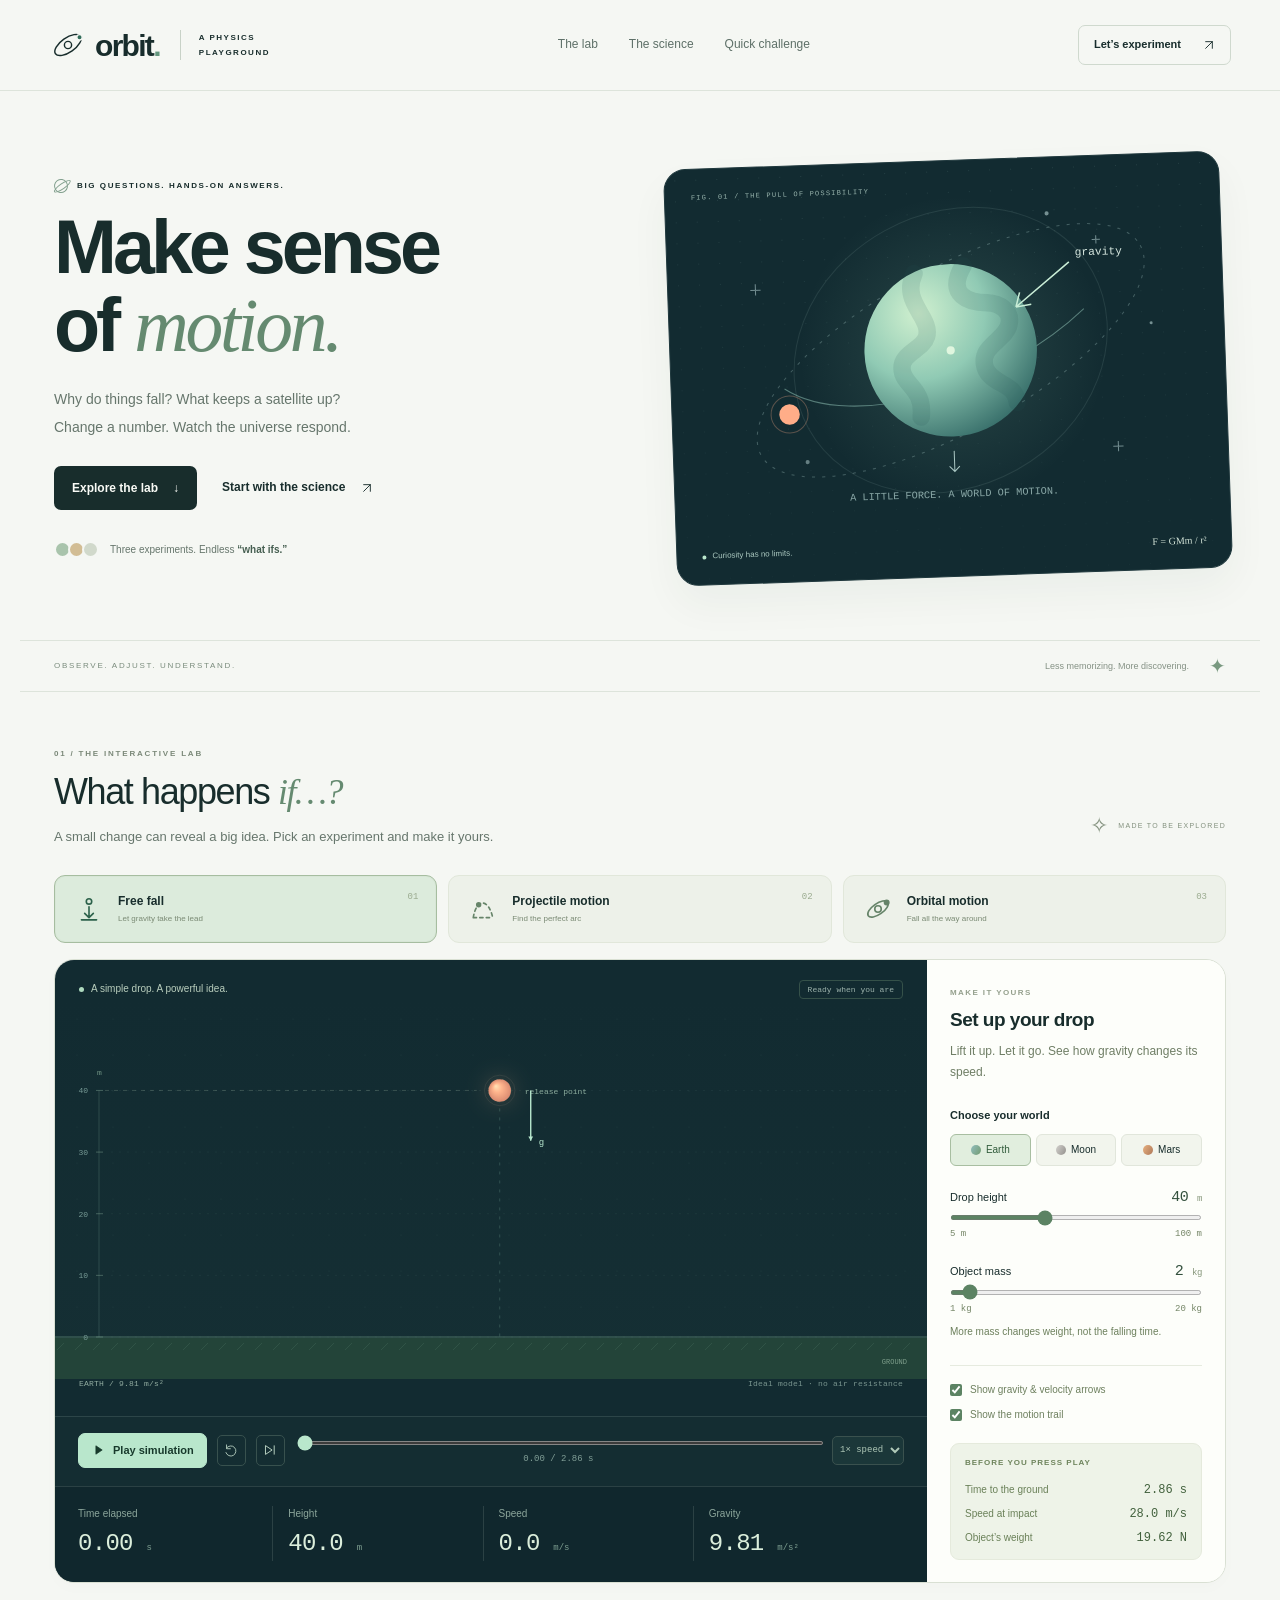
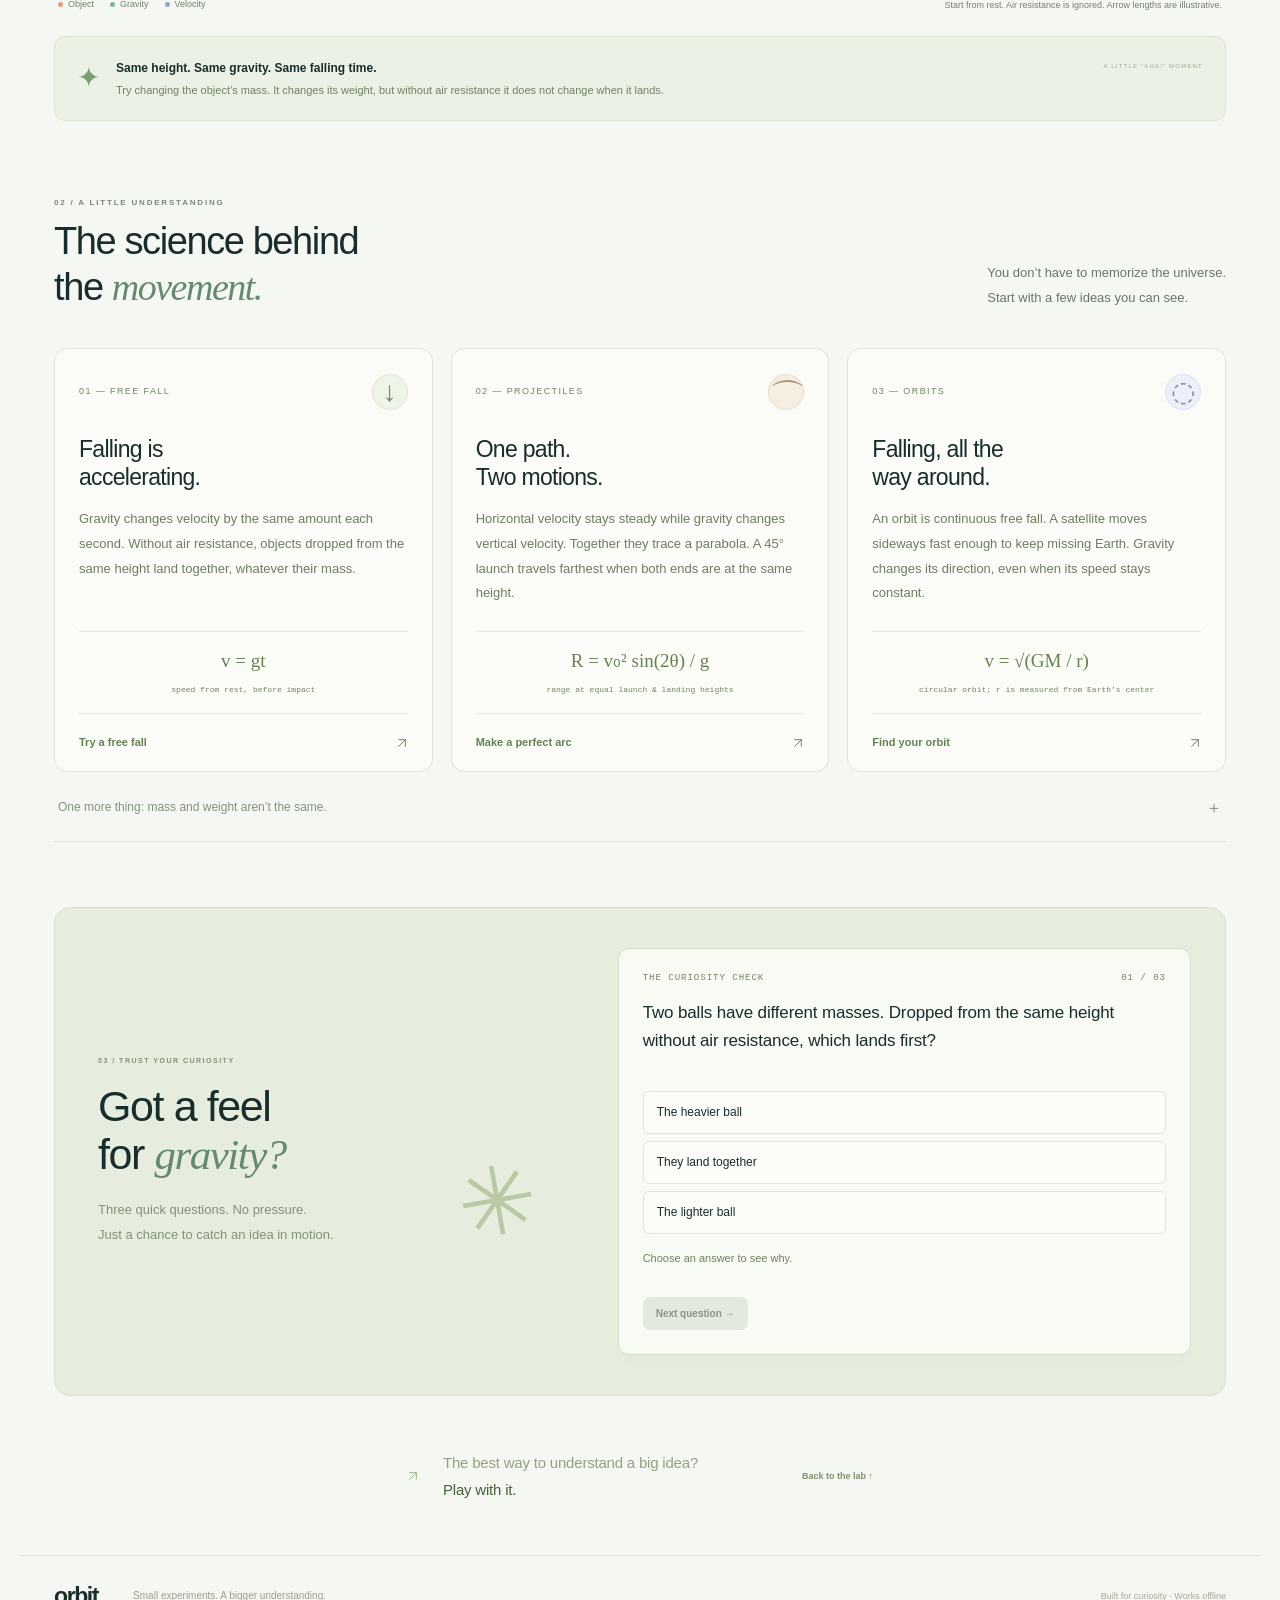
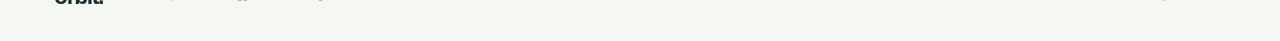
==== index.html @ eac716cf "Publish Orbit motion and gravity website" ====
<!doctype html>
<html lang="en">
<head>
<meta charset="utf-8">
<meta name="viewport" content="width=device-width,initial-scale=1">
<meta name="theme-color" content="#f5f7f3">
<meta name="description" content="A hands-on physics playground. Explore free fall, projectile motion, and gravity with interactive experiments.">
<title>Orbit — Motion & Gravity Lab</title>
<style>
:root{--paper:#f5f7f3;--card:#fff;--ink:#182d2c;--muted:#6e7e77;--line:#dde4db;--mint:#b9e7cc;--mint-dark:#316c59;--coral:#ffa388;--space:#122b31;--space-line:#29434a;--radius:20px;color-scheme:light;font-family:Inter,-apple-system,BlinkMacSystemFont,"Segoe UI",sans-serif;font-synthesis:none}*{box-sizing:border-box}html{scroll-behavior:smooth;scroll-padding-top:100px}body{margin:0;background:var(--paper);color:var(--ink);font-size:14px;line-height:1.6}h1,h2,h3,p{margin-top:0}button,input,select{font:inherit}button,a,input,select{touch-action:manipulation;-webkit-tap-highlight-color:transparent}a{color:inherit;text-decoration:none}button{cursor:pointer;color:inherit}button:disabled{cursor:default}button{transition:background .18s,color .18s,border-color .18s,transform .18s}:focus-visible{outline:3px solid #499b7c;outline-offset:4px}[hidden]{display:none!important}.page-width{max-width:1240px;margin-left:auto;margin-right:auto;padding-left:34px;padding-right:34px}.site-header{height:91px;max-width:1320px;padding:0 49px;display:flex;align-items:center;justify-content:space-between;gap:30px;margin:auto;border-bottom:1px solid var(--line)}.brand{display:flex;gap:8px;align-items:center;font-size:30px;font-weight:750;letter-spacing:-1.7px}.brand>span:last-of-type{line-height:1.3}.brand-period{color:#62967d}.brand-symbol{width:38px;height:38px;display:grid;place-items:center;color:var(--ink)}.brand-symbol svg{width:36px;height:36px;stroke:currentColor;stroke-width:1.6}.brand-moon{fill:var(--mint-dark);stroke:var(--paper)}.brand small{font-size:8px;letter-spacing:1.5px;font-weight:550;border-left:1px solid #c8d2c7;margin-left:12px;padding-left:18px;line-height:1.9;max-width:110px}#nav{display:flex;gap:31px;align-items:center;font-size:11px;font-weight:500;color:#5e7068}#nav a:hover{color:var(--ink)}.header-cta{display:flex;gap:22px;align-items:center;border:1px solid #cfd9ce;border-radius:7px;padding:10px 15px;font-size:10px;font-weight:600}.header-cta:hover{background:#e8eee4}.header-cta span{font-size:15px}.hero{display:grid;grid-template-columns:1fr 1.02fr;align-items:center;gap:70px;padding-top:69px;padding-bottom:63px}.eyebrow{display:flex;align-items:center;gap:9px;font-size:8px;font-weight:650;letter-spacing:1.6px;line-height:1.7;margin:0 0 16px}.tiny-orbit{display:block;width:14px;height:14px;border:1px solid #82a08e;border-radius:50%;position:relative;transform:rotate(-35deg)}.tiny-orbit:before{position:absolute;content:"";left:-3px;top:4px;width:18px;height:4px;border:1px solid #82a08e;border-radius:50%}.hero h1{font-size:clamp(46px,5.9vw,77px);font-weight:550;letter-spacing:-4px;line-height:1.03;margin:0 0 22px}.hero h1 em,h2 em{font-family:Georgia,"Times New Roman",serif;font-weight:400;color:#658a70;letter-spacing:-3.3px}.hero-copy>p{font-size:12px;color:var(--muted);line-height:1.95;margin-bottom:25px}.hero-actions{display:flex;align-items:center;gap:25px}.button{display:inline-flex;justify-content:center;align-items:center;gap:15px;border:1px solid transparent;border-radius:7px;min-height:41px;padding:10px 17px;font-size:10px;font-weight:600;line-height:1.5;white-space:nowrap}.button:hover{transform:translateY(-1px)}.button.dark{background:var(--ink);color:#f9fbf6}.button.dark:hover{background:#315047}.button.dark:disabled{background:#e3e9de;color:#899383;transform:none}.text-link{display:inline-flex;align-items:center;gap:16px;font-size:10px;font-weight:550}.text-link:hover{text-decoration:underline;text-underline-offset:4px}.hero-note{display:flex;align-items:center;gap:11px;color:var(--muted);font-size:9px;margin-top:31px}.hero-note strong{font-weight:550;color:#455e50}.overlapping-dots{display:flex;padding-left:3px}.overlapping-dots i{width:17px;height:17px;display:block;border:2px solid var(--paper);border-radius:50%;background:#a9c4ac;margin-left:-3px}.overlapping-dots i:nth-child(2){background:#d2bd94}.overlapping-dots i:nth-child(3){background:#d1d9cb}.hero-art{position:relative;min-width:0;background:var(--space);border:1px solid #1f383d;overflow:hidden;border-radius:22px;box-shadow:0 19px 40px #17372d0c;transform:rotate(-2deg)}.art-grid{position:absolute;inset:0;background-image:radial-gradient(#8cb1a62b .65px,transparent .65px);background-size:21px 21px;mask-image:linear-gradient(#000,#0005)}.art-coordinate{position:absolute;left:26px;top:24px;font:7px ui-monospace,SFMono-Regular,monospace;letter-spacing:1.2px;color:#99b5ae}.orbit-illustration{display:block;position:relative;width:100%;height:auto;margin:20px 0 0}.hero-satellite{animation:breathe 4s ease-in-out infinite;transform-origin:114px 222px}.art-bottom{display:flex;align-items:center;justify-content:space-between;padding:12px 25px 21px;color:#adcbc2;font-size:8px}.art-bottom>span:first-child{display:flex;gap:6px;align-items:center}.art-bottom i{height:4px;width:4px;display:block;background:var(--mint);border-radius:50%}.art-bottom>span:last-child{font:10px Georgia,serif;color:#d3e4d8}.intro-rule{display:flex;justify-content:space-between;align-items:center;gap:20px;border-top:1px solid var(--line);border-bottom:1px solid var(--line);padding-top:15px;padding-bottom:15px;font-size:8px;color:#7a8c7d;letter-spacing:1.7px}.intro-rule>span:last-child{letter-spacing:0;font-size:9px;color:#849184;display:flex;align-items:center;gap:20px}.intro-rule>span:last-child span{font-size:20px;color:#799980;line-height:1}.lab-section{padding-top:55px}.section-heading{display:flex;align-items:flex-end;justify-content:space-between;gap:30px;margin-bottom:25px}.section-heading .eyebrow{color:#7b8979;letter-spacing:1.8px;margin-bottom:10px}h2{font-size:36px;font-weight:500;letter-spacing:-1.4px;line-height:1.15;margin:0 0 12px}h2 em{letter-spacing:-1.5px}.section-heading p:not(.eyebrow){font-size:11px;color:var(--muted);line-height:1.9;margin-bottom:0}.section-stamp{display:flex;align-items:center;gap:9px;white-space:nowrap;font-size:7px;letter-spacing:1.3px;color:#83917e;padding-bottom:6px}.section-stamp>span{font-size:22px;font-weight:300}.experiment-tabs{display:grid;grid-template-columns:repeat(3,1fr);gap:11px;margin-bottom:16px}.experiment-tab{display:flex;align-items:center;gap:13px;min-width:0;background:#edf1e9;border:1px solid #e1e7da;border-radius:11px;padding:16px 18px;text-align:left}.experiment-tab:hover{background:#e6edde;border-color:#b8c8ae}.experiment-tab.active{background:#dcebdc;border-color:#a6bda0;box-shadow:inset 0 0 0 1px #b9ccb028}.experiment-tab strong{font-weight:600;font-size:12px;display:block}.experiment-tab small{font-size:8px;color:#7a8a74;display:block;margin-top:2px}.tab-icon{display:grid;place-items:center;flex:none;width:32px;height:32px;color:#668469}.tab-icon svg{stroke:currentColor;stroke-width:1.5;stroke-linecap:round;stroke-linejoin:round;width:26px;height:26px}.experiment-tab.active .tab-icon{color:#2d624b}.tab-number{font:9px ui-monospace,monospace;color:#9aab8f;margin-left:auto;align-self:flex-start}.experiment-card{display:grid;grid-template-columns:minmax(0,1fr) 298px;border:1px solid #d9e0d3;border-radius:var(--radius);background:#fff;overflow:hidden;box-shadow:0 5px 16px #1d472704}.experiment-main{min-width:0;background:var(--space);color:#e1ece4;display:flex;flex-direction:column}.stage-heading{display:flex;align-items:center;justify-content:space-between;gap:15px;padding:20px 24px 0;font-size:9px;color:#8eaaa8}.stage-title{display:flex;align-items:center;gap:7px;color:#b9cebd;font-size:9px}.stage-dot{display:block;height:5px;width:5px;flex:none;border-radius:50%;background:#aedabf}#simulationStatus{font:8px ui-monospace,SFMono-Regular,monospace;color:#9cb2ab;padding:4px 8px;border:1px solid #355149;border-radius:4px;white-space:nowrap}.simulation-stage{position:relative;flex:1;min-width:0}#simulationCanvas{display:block;width:100%;height:345px;outline-offset:-4px}.scene-caption{display:flex;align-items:center;justify-content:space-between;gap:12px;padding:0 24px 14px;font:7px ui-monospace,SFMono-Regular,monospace;color:#79958f;letter-spacing:.2px}.scene-caption>span:first-child{color:#92ada1;font-size:7px;white-space:nowrap}.scene-caption>span:last-child{text-align:right}.transport{display:flex;align-items:center;gap:10px;border-top:1px solid #2c4548;padding:16px 23px 18px;background:#142d32}.button.mint{background:var(--mint);color:#183a2c;border-color:var(--mint);font-size:9px;gap:8px;min-height:35px;padding:8px 12px}.button.mint:hover{background:#cff2db}.button.mint svg{width:14px;height:14px;fill:currentColor;stroke:currentColor;stroke-width:1}.icon-action{display:grid;place-items:center;padding:0;flex:none;border:1px solid #38514e;color:#b8d0c1;background:transparent;width:29px;height:31px;border-radius:5px}.icon-action:hover{background:#284b44}.icon-action svg{width:14px;height:14px;stroke:currentColor;stroke-width:1.4;stroke-linecap:round;stroke-linejoin:round}.timeline{flex:1;min-width:40px;position:relative;padding-top:2px}.timeline input{width:100%;accent-color:#b9e7cc;height:4px;display:block;cursor:pointer}.timeline>span{display:block;font:7px ui-monospace,monospace;color:#809e96;text-align:center;padding-top:7px}.playback-label select{appearance:auto;border:1px solid #3a514e;background:#1b3739;color:#b0c9b8;border-radius:5px;font:8px ui-monospace,monospace;padding:6px 3px;max-width:86px;min-height:29px}.metrics{display:grid;grid-template-columns:repeat(4,minmax(0,1fr));background:#10272d;border-top:1px solid #2b4144;padding:19px 23px 21px;gap:15px}.metrics>div{border-right:1px solid #2b4144;min-width:0}.metrics>div:last-child{border:0}.metrics>div>span{font-size:8px;color:#8ca69b;display:block;margin-bottom:5px}.metrics output{font:24px/1.4 ui-monospace,SFMono-Regular,Consolas,monospace;letter-spacing:-.7px;white-space:nowrap;color:#dbeedb}.metrics small{font-size:9px;color:#7d9e90;letter-spacing:0}.controls{padding:25px 23px 22px;background:#fdfefa;min-width:0}.controls-heading .eyebrow{color:#95a08d;font-size:7px;letter-spacing:1.4px;margin-bottom:8px}.controls h3{font-size:19px;letter-spacing:-.5px;font-weight:550;line-height:1.4;margin:0 0 7px}.controls-heading p{font-size:10px;line-height:1.8;color:#839080;margin-bottom:22px}.world-field{margin:0 0 23px;padding:0;border:0;min-width:0}.world-field legend{font-size:9px;font-weight:550;padding:0;margin-bottom:9px}.world-picker{display:flex;gap:5px}.world-option{display:flex;justify-content:center;align-items:center;gap:5px;flex:1;min-width:0;border:1px solid #e1e6db;background:#f2f5ed;border-radius:6px;font-size:8px;padding:7px 5px;min-height:31px}.world-option.active{background:#e1eede;border-color:#a8bea1;color:#315b3b}.world-option:disabled{opacity:.4}.world-option:disabled.active{opacity:1}.world-swatch{display:block;flex:none;width:10px;height:10px;border-radius:50%}.world-swatch.earth{background:linear-gradient(120deg,#91bdbe,#739c71)}.world-swatch.moon{background:linear-gradient(120deg,#d3d1cd,#93908c)}.world-swatch.mars{background:linear-gradient(120deg,#e8b180,#ae7859)}.control-group{margin-bottom:19px}.control-label{display:flex;justify-content:space-between;align-items:center;gap:10px;font-size:9px;font-weight:500;margin-bottom:9px}.control-label output{font:15px ui-monospace,SFMono-Regular,monospace;color:#33503d;letter-spacing:-.4px}.control-label output small{font-size:9px;color:#87977b}.control-group input[type=range]{display:block;width:100%;margin:0;cursor:pointer;accent-color:#5c8363;height:5px;border-radius:5px}.range-labels{display:flex;justify-content:space-between;color:#a0ac95;font:7px ui-monospace,monospace;margin-top:9px}.control-note{font-size:8px;color:#8a9780;line-height:1.8;margin:9px 0 0}.display-options{display:flex;flex-direction:column;gap:9px;border-top:1px solid #e6ebdf;padding-top:16px;margin:21px 0 20px}.display-options label{display:flex;align-items:center;gap:8px;font-size:8px;color:#7c8f73;cursor:pointer}.display-options input{accent-color:#5c8363;margin:0;width:12px;height:12px}.prediction-card{background:#eef3e8;border:1px solid #e5eadc;border-radius:9px;padding:13px 14px}.prediction-kicker{display:block;font-size:6px;font-weight:600;color:#8b9b7c;letter-spacing:1px;margin-bottom:12px}.prediction-card>div>div{display:flex;align-items:center;justify-content:space-between;gap:9px;font-size:8px;color:#7f9071;margin-top:8px}.prediction-card strong{font:10px ui-monospace,SFMono-Regular,monospace;color:#42613d;white-space:nowrap}.lab-footnote{display:flex;align-items:center;justify-content:space-between;gap:18px;margin:14px 4px 23px}.legend{display:flex;gap:16px}.legend>span{display:flex;align-items:center;gap:5px;font-size:7px;color:#8b9787;white-space:nowrap}.legend i{width:5px;height:5px;border-radius:50%;display:block}.coral-dot{background:#e6987f}.mint-dot{background:#7cb698}.blue-dot{background:#8ca9c5}.lab-footnote p{font-size:7px;line-height:1.8;color:#929d8c;text-align:right;margin:0}.insight-card{display:flex;align-items:center;gap:16px;border:1px solid #dce5d2;border-radius:11px;background:#ebf1e4;padding:19px 22px}.insight-symbol{font-size:28px;color:#7e9e70;line-height:1.3;flex:none}.insight-card strong{font-size:10px;font-weight:550}.insight-card p{font-size:9px;line-height:1.8;color:#829077;margin:3px 0 0}.insight-label{font-size:6px;color:#9baa8f;letter-spacing:1.2px;margin-left:auto;white-space:nowrap;align-self:flex-start;padding-top:6px}.science-section{padding-top:75px}.science-section h2{font-size:38px;line-height:1.2}.section-description{padding-bottom:12px}.lesson-grid{display:grid;grid-template-columns:repeat(3,minmax(0,1fr));gap:18px}.lesson-card{border:1px solid #dfe5d9;background:#fbfcf8;padding:25px 24px 19px;border-radius:13px;min-width:0;display:flex;flex-direction:column}.lesson-top{display:flex;justify-content:space-between;gap:15px;align-items:center;margin-bottom:25px}.lesson-index{font-size:7px;letter-spacing:1.4px;color:#84947c}.lesson-symbol{display:grid;place-items:center;font-family:Georgia,serif;font-size:28px;width:36px;height:36px;border:1px solid #dce6d3;border-radius:50%;color:#738e65;background:#eff4e8;line-height:1}.arc-symbol{font-size:37px;padding-top:4px}.lesson-card:nth-child(2) .lesson-symbol{background:#f7eee2;border-color:#e8dbc8;color:#a69573}.lesson-card:nth-child(3) .lesson-symbol{background:#edf0f8;border-color:#dce1eb;color:#7e90ae}.lesson-card h3{font-size:23px;font-weight:500;line-height:1.25;letter-spacing:-.7px;margin-bottom:15px}.lesson-card>p{font-size:10px;color:#87907e;line-height:1.9;margin-bottom:25px;flex:1}.formula{padding:16px 0;border-top:1px solid #e4e8de;border-bottom:1px solid #e4e8de;font:19px/1.4 Georgia,"Times New Roman",serif;color:#668254;text-align:center}.formula small{display:block;font:6px/1.8 ui-monospace,SFMono-Regular,monospace;color:#97a18b;margin-top:8px}.lesson-action{display:flex;justify-content:space-between;align-items:center;gap:10px;width:100%;text-align:left;border:0;background:none;font-size:8px;font-weight:550;padding:20px 0 0;color:#648153}.lesson-action span{font-size:16px;font-weight:400}.lesson-action:hover{color:#214b32}.mass-note{margin-top:18px;border-bottom:1px solid #dfe5d9;padding:2px 4px 17px;color:#83927c}.mass-note summary{list-style:none;display:flex;justify-content:space-between;align-items:center;gap:20px;font-size:10px;cursor:pointer;min-height:32px}.mass-note summary::-webkit-details-marker{display:none}.mass-note summary>span:last-child{font-size:16px}.mass-note p{font-size:11px;line-height:1.9;max-width:900px;margin:9px 0 2px}.challenge-section{display:grid;grid-template-columns:1fr 1.25fr;gap:70px;align-items:center;margin-top:65px;padding-top:40px;padding-bottom:40px;position:relative;background:#e7edde;border:1px solid #d8e2cb;border-radius:16px;max-width:1172px}.challenge-copy{padding-left:9px;position:relative}.challenge-copy .eyebrow{font-size:7px;color:#829173;letter-spacing:1.5px;margin-bottom:15px}.challenge-copy h2{font-size:43px;line-height:1.12;margin-bottom:19px}.challenge-copy>p:not(.eyebrow){font-size:11px;line-height:1.9;color:#829177;margin:0}.challenge-decoration{position:absolute;font-size:95px;color:#b9c9a5;right:10px;bottom:-2px;line-height:1;transform:rotate(-10deg)}.question-card{background:#f8faf4;border:1px solid #d4dfc8;border-radius:11px;padding:24px;box-shadow:0 8px 15px #3b5b2e03;z-index:1}.question-top{display:flex;justify-content:space-between;align-items:center;gap:20px;font:7px ui-monospace,SFMono-Regular,monospace;letter-spacing:1px;color:#92a081;margin-bottom:16px}.question-card h3{font-size:15px;font-weight:500;line-height:1.7;letter-spacing:-.15px;margin-bottom:16px;min-height:76px}.answer-options{display:flex;flex-direction:column;gap:7px}.answer-options button{width:100%;text-align:left;font-size:10px;background:#fcfdf9;border:1px solid #dfe6d5;border-radius:6px;padding:11px 13px;min-height:37px}.answer-options button:hover:not(:disabled){background:#e8f0df;border-color:#afc39d}.answer-options button.correct{background:#e4efda;border-color:#8fb07a;color:#3a6030}.answer-options button.incorrect{background:#f6e7df;border-color:#d6b9a7;color:#936752}.answer-options button:disabled:not(.correct):not(.incorrect){opacity:.55}.challenge-feedback{font-size:9px;color:#87977c;line-height:1.9;min-height:35px;margin:14px 0}.challenge-feedback.correct{color:#456c39}.challenge-feedback.incorrect{color:#94634a}.question-card .button{min-height:33px;font-size:8px;padding:8px 12px;gap:17px}.closing-note{display:flex;align-items:center;justify-content:center;gap:24px;padding-top:53px;padding-bottom:52px}.closing-note>span{font-family:Georgia,serif;font-size:55px;font-weight:400;color:#99b086;line-height:1}.closing-note p{font-size:14px;line-height:1.8;margin:0;color:#93a084;letter-spacing:-.2px}.closing-note strong{font-weight:500;color:#46613a}.closing-note .text-link{margin-left:80px;color:#7d916d;font-size:9px}.site-footer{display:flex;align-items:center;justify-content:space-between;gap:30px;padding-top:22px;padding-bottom:25px;border-top:1px solid var(--line)}.footer-brand{font-size:23px;letter-spacing:-1.4px;font-weight:650}.site-footer p{font-size:8px;color:#97a18e;margin:0;margin-right:auto}.site-footer>span{font-size:7px;color:#a3ab9b}.sr-only{position:absolute;width:1px;height:1px;margin:-1px;padding:0;overflow:hidden;clip:rect(0,0,0,0);white-space:nowrap;border:0}.skip-link{position:fixed;z-index:100;left:15px;top:8px;background:var(--ink);color:white;border-radius:5px;padding:8px 12px;transform:translateY(-160%);font-size:12px}.skip-link:focus{transform:translateY(0)}.noscript-note{margin:20px;padding:15px;border:1px solid var(--line)}@keyframes breathe{50%{opacity:.65;transform:scale(.85)}}
@media(min-width:1500px){.hero{gap:85px;padding-top:83px;padding-bottom:78px}.hero h1{font-size:83px}.hero-copy>p{font-size:13px}.lab-section{padding-top:60px}.site-header{max-width:1380px}.hero-art{margin-top:2px}}
@media(max-width:1100px){.site-header{padding:0 32px;gap:25px}.brand small{display:none}#nav{gap:24px;font-size:10px}.page-width{padding-left:28px;padding-right:28px}.hero{gap:40px;padding-top:55px;padding-bottom:51px}.hero h1{font-size:66px}.hero-art{border-radius:18px}.hero-actions{gap:20px}.hero-copy>p{font-size:11px}.hero-actions .text-link{font-size:9px}.hero .eyebrow{font-size:7px;letter-spacing:1.3px}.experiment-card{grid-template-columns:minmax(0,1fr) 270px}.controls{padding:23px 20px 21px}.stage-heading{padding-left:20px;padding-right:20px;gap:10px}.stage-title{font-size:8px}.transport{padding-left:19px;padding-right:19px;gap:7px}.button.mint{padding:8px 10px;gap:6px;font-size:8px}.icon-action{width:26px}.playback-label select{font-size:7px;max-width:71px}.metrics{padding-left:20px;padding-right:20px;gap:10px}.metrics output{font-size:20px}.metrics>div>span{font-size:7px}.metrics small{font-size:7px}.experiment-tab{padding:14px 15px;gap:10px}.tab-icon{width:28px}.experiment-tab strong{font-size:11px}.experiment-tab small{font-size:7px}.insight-label{display:none}.lesson-card{padding:22px 20px 19px}.lesson-card h3{font-size:21px}.challenge-section{margin-left:28px;margin-right:28px;gap:40px}.challenge-decoration{display:none}.question-card{padding:22px}}
@media(max-width:850px){.page-width{padding-left:23px;padding-right:23px}.site-header{height:77px;padding:0 23px}.brand{font-size:28px}#nav{gap:20px;font-size:10px}.header-cta{font-size:9px;padding:8px 12px;gap:12px}.hero{gap:27px;padding-top:45px;padding-bottom:43px}.hero h1{font-size:57px;letter-spacing:-3px}.hero h1 em{letter-spacing:-2.6px}.hero .eyebrow{font-size:6px;letter-spacing:1px}.hero .tiny-orbit{width:11px;height:11px}.hero .tiny-orbit:before{width:15px;height:3px;top:3px}.hero-copy>p{font-size:10px;line-height:1.9;margin-bottom:21px}.hero-actions{gap:15px}.hero-actions .button{font-size:8px;min-height:35px;padding:9px 12px;gap:15px}.hero-actions .text-link{font-size:8px;gap:7px}.hero-note{font-size:7px;margin-top:22px;gap:8px}.overlapping-dots i{width:14px;height:14px}.hero-art{transform:rotate(-1.5deg)}.art-coordinate{font-size:5px;left:19px;top:18px;letter-spacing:.7px}.art-bottom{padding:9px 18px 16px;font-size:6px}.art-bottom>span:last-child{font-size:8px}.intro-rule{font-size:6px;letter-spacing:1.1px;padding-top:12px;padding-bottom:12px}.intro-rule>span:last-child{font-size:7px;gap:12px}.lab-section{padding-top:43px}h2{font-size:31px}.section-heading p:not(.eyebrow){font-size:10px}.section-stamp{display:none}.experiment-card{grid-template-columns:minmax(0,1fr) 239px}.controls{padding:22px 17px 18px}.controls h3{font-size:17px}.controls-heading p{font-size:9px}.world-option{font-size:7px;padding:7px 4px;gap:4px}.world-swatch{width:8px;height:8px}.stage-title{font-size:7px}.stage-heading{padding:19px 16px 0;gap:9px}#simulationStatus{font-size:6px;padding:4px 5px}.transport{flex-wrap:wrap;padding:13px 15px;gap:7px}.timeline{order:1;flex-basis:100%;padding-top:6px}.playback-label{margin-left:auto}.metrics{padding:18px 16px;gap:8px}.metrics output{font-size:18px}.metrics>div{border:0}.metrics>div>span{font-size:6px}.metrics small{font-size:6px}.scene-caption{padding-left:16px;padding-right:16px;font-size:6px;gap:9px}.scene-caption>span:first-child{font-size:6px}.experiment-tab{gap:7px;padding:13px 11px}.tab-icon{width:25px}.tab-icon svg{width:23px;height:23px}.experiment-tab strong{font-size:10px}.experiment-tab small{font-size:6px}.tab-number{font-size:6px}.lab-footnote{gap:15px}.legend{gap:10px}.lab-footnote p{font-size:6px}.legend>span{font-size:6px}.insight-card{padding:16px 18px;gap:13px}.insight-card strong{font-size:9px}.insight-card p{font-size:8px}.insight-symbol{font-size:25px}.science-section{padding-top:55px}.science-section h2{font-size:32px}.lesson-grid{gap:12px}.lesson-card{padding:19px 17px 15px}.lesson-top{gap:10px;margin-bottom:20px}.lesson-index{font-size:6px;letter-spacing:.6px}.lesson-symbol{font-size:24px;width:31px;height:31px}.lesson-card h3{font-size:19px}.lesson-card>p{font-size:9px}.formula{font-size:16px}.formula small{font-size:5px}.lesson-action{font-size:7px;padding-top:15px}.challenge-section{margin-left:23px;margin-right:23px;padding:28px 25px;gap:30px;margin-top:50px}.challenge-copy{padding:0}.challenge-copy h2{font-size:36px}.challenge-copy>p:not(.eyebrow){font-size:10px}.challenge-copy .eyebrow{font-size:6px;letter-spacing:.8px}.question-card{padding:18px}.question-card h3{font-size:13px;min-height:80px}.question-top{font-size:6px;letter-spacing:.6px}.answer-options button{font-size:9px;padding:9px 11px}.challenge-feedback{font-size:8px;min-height:37px}.closing-note{padding-top:43px;padding-bottom:43px;gap:20px}.closing-note p{font-size:13px}.closing-note .text-link{margin-left:30px;font-size:8px}.site-footer{padding-top:18px;padding-bottom:22px;gap:20px}}
@media(max-width:650px){html{scroll-padding-top:20px}.page-width{padding-left:20px;padding-right:20px}.site-header{height:73px;padding:0 20px;gap:15px}.brand{font-size:28px;gap:6px}.brand-symbol{width:31px;height:31px}.brand-symbol svg{width:31px;height:31px}#nav{gap:18px;font-size:9px}#nav a:last-child{display:none}.header-cta{font-size:8px;gap:8px;min-height:32px;padding:7px 10px}.hero{grid-template-columns:1fr;gap:35px;padding-top:39px;padding-bottom:37px}.hero-copy{max-width:450px}.hero .eyebrow{font-size:7px;letter-spacing:1.2px}.hero h1{font-size:65px;letter-spacing:-3.3px;margin-bottom:20px}.hero h1 em{letter-spacing:-3px}.hero-copy>p{font-size:12px;line-height:1.9;margin-bottom:23px}.hero-actions{gap:24px}.hero-actions .button{font-size:10px;padding:10px 16px;min-height:40px}.hero-actions .text-link{font-size:9px;gap:12px}.hero-note{font-size:8px;margin-top:23px}.overlapping-dots i{width:16px;height:16px}.hero-art{width:100%;max-width:500px;margin:auto;transform:rotate(-1deg)}.orbit-illustration{margin-top:15px}.art-coordinate{font-size:6px;top:19px;left:22px}.art-bottom{font-size:7px;padding:10px 22px 18px}.art-bottom>span:last-child{font-size:9px}.intro-rule{margin-left:20px;margin-right:20px;padding-left:0;padding-right:0;font-size:6px;letter-spacing:1px}.intro-rule>span:last-child{font-size:6px;gap:8px}.intro-rule>span:last-child span{font-size:15px}.lab-section{padding-top:35px}.section-heading{gap:20px;margin-bottom:21px}.section-heading .eyebrow{font-size:7px;letter-spacing:1.4px}.section-heading h2{font-size:33px}.section-heading p:not(.eyebrow){font-size:10px}.experiment-tabs{gap:7px;margin-bottom:12px}.experiment-tab{flex-direction:column;align-items:flex-start;gap:7px;padding:13px 11px;position:relative}.experiment-tab .tab-icon{width:25px;height:25px}.experiment-tab strong{font-size:9px;line-height:1.5}.experiment-tab small{display:none}.tab-number{position:absolute;right:11px;top:12px;font-size:7px}.experiment-card{grid-template-columns:1fr;border-radius:14px}.experiment-main{overflow:hidden}.controls{padding:23px 21px 24px;display:grid;grid-template-columns:1fr 1fr;gap:0 23px}.controls-heading{grid-column:1/-1}.controls-heading h3{font-size:22px}.controls-heading p{font-size:11px;margin-bottom:22px;max-width:340px}.controls-heading .eyebrow{font-size:7px}.world-field{grid-column:1/-1;max-width:380px;margin-bottom:25px}.world-field legend{font-size:10px;margin-bottom:10px}.world-option{font-size:10px;padding:9px 8px;min-height:35px;gap:6px}.world-swatch{width:11px;height:11px}.control-label{font-size:10px}.control-label output{font-size:16px}.control-label output small{font-size:9px}.control-group{margin-bottom:22px}.range-labels{font-size:8px;margin-top:10px}.control-note{font-size:8px}.display-options{grid-column:1/-1;margin:0 0 20px;padding-top:16px;gap:10px}.display-options label{font-size:10px;gap:9px}.display-options input{width:14px;height:14px}.prediction-card{grid-column:1/-1;padding:16px}.prediction-kicker{font-size:7px}.prediction-card>div>div{font-size:10px;margin-top:10px}.prediction-card strong{font-size:12px}.prediction-card .control-note{font-size:10px}.stage-heading{padding:18px 17px 0}.stage-title{font-size:8px}#simulationStatus{font-size:7px;padding:4px 6px}#simulationCanvas{height:310px}.scene-caption{padding-left:17px;padding-right:17px;font-size:6px;gap:15px}.transport{padding:13px 17px;gap:9px}.button.mint{font-size:10px;min-height:36px;gap:8px;padding:8px 13px}.icon-action{width:30px;height:32px}.playback-label select{font-size:8px;min-height:31px;max-width:85px;padding:6px 5px}.timeline{padding-top:7px}.timeline>span{font-size:8px;padding-top:8px}.metrics{padding:19px 17px;gap:10px}.metrics output{font-size:21px}.metrics small{font-size:8px}.metrics>div>span{font-size:7px}.lab-footnote{flex-direction:column;align-items:flex-start;gap:10px;margin:14px 1px 19px}.legend{gap:15px}.legend>span{font-size:8px}.lab-footnote p{text-align:left;font-size:8px}.insight-card{align-items:flex-start;gap:11px;padding:17px}.insight-symbol{font-size:23px}.insight-card strong{font-size:10px;line-height:1.8;display:block}.insight-card p{font-size:9px;line-height:1.9}.science-section{padding-top:46px}.science-section .section-heading{align-items:flex-start;flex-direction:column;gap:15px}.science-section h2{font-size:35px;margin-bottom:0}.section-description{padding:0}.lesson-grid{grid-template-columns:1fr;gap:14px}.lesson-card{padding:24px}.lesson-top{margin-bottom:18px}.lesson-index{font-size:8px;letter-spacing:1.1px}.lesson-symbol{font-size:27px;height:36px;width:36px}.lesson-card h3{font-size:27px}.lesson-card h3 br{display:none}.lesson-card>p{font-size:12px;line-height:1.9;margin-bottom:23px}.formula{font-size:23px;padding:18px 0}.formula small{font-size:7px;margin-top:9px}.lesson-action{font-size:10px;padding-top:18px}.mass-note{padding-bottom:13px}.mass-note summary{font-size:10px;line-height:1.8;gap:17px}.mass-note p{font-size:11px}.challenge-section{grid-template-columns:1fr;margin:39px 20px 0;padding:27px 22px;gap:25px}.challenge-copy h2{font-size:38px}.challenge-copy h2 br{display:none}.challenge-copy .eyebrow{font-size:6px;letter-spacing:1.1px}.challenge-copy>p:not(.eyebrow){font-size:11px}.question-card{padding:21px 18px}.question-top{font-size:7px;margin-bottom:16px}.question-card h3{font-size:14px;min-height:0;margin-bottom:18px}.answer-options button{font-size:11px;padding:11px 13px;min-height:40px}.challenge-feedback{font-size:10px;min-height:40px}.question-card .button{font-size:10px;min-height:37px;padding:9px 13px}.closing-note{flex-wrap:wrap;justify-content:flex-start;padding-top:37px;padding-bottom:36px;gap:18px}.closing-note>span{font-size:48px}.closing-note p{font-size:13px}.closing-note .text-link{font-size:10px;margin:0 0 0 auto}.site-footer{flex-wrap:wrap;gap:12px 17px;padding-top:17px;padding-bottom:23px}.site-footer p{font-size:8px}.site-footer>span{width:100%;padding-left:1px;font-size:8px}.footer-brand{font-size:25px}}
@media(max-width:380px){.site-header{padding:0 15px;gap:10px}#nav{gap:14px;font-size:9px}.header-cta{display:none}.page-width{padding-left:16px;padding-right:16px}.hero h1{font-size:61px}.hero-actions{gap:18px}.hero-actions .text-link{font-size:8px;gap:8px}.hero-copy>p{font-size:11px}.intro-rule{margin-left:16px;margin-right:16px;padding-left:0;padding-right:0}.intro-rule>span:last-child{font-size:5px;gap:6px}.experiment-tab{padding:12px 9px}.experiment-tab strong{font-size:8px}.tab-number{right:9px;font-size:6px}.stage-heading{gap:8px;padding-left:13px;padding-right:13px}.stage-title{font-size:7px}#simulationStatus{font-size:6px}.metrics{gap:7px;padding-left:13px;padding-right:13px}.metrics output{font-size:18px}.metrics small{font-size:6px}.metrics>div>span{font-size:6px}.transport{padding-left:13px;padding-right:13px;gap:7px}.button.mint{padding:8px 10px;font-size:9px}.icon-action{width:27px}.playback-label select{font-size:7px}.controls{padding:22px 18px;gap:0 18px}.control-label{font-size:9px}.control-label output{font-size:14px}.challenge-section{margin-left:16px;margin-right:16px;padding:25px 17px}.challenge-copy h2{font-size:35px}.question-card{padding:18px 15px}.question-top{font-size:6px}.closing-note .text-link{margin-left:65px}.scene-caption{padding-left:13px;padding-right:13px;font-size:5px}.scene-caption>span:first-child{font-size:6px}}
@media(prefers-reduced-motion:reduce){html{scroll-behavior:auto}*,*:before,*:after{animation:none!important;transition:none!important}}
@media print{body{background:white}.site-header,.hero-art,.transport,.controls,.lab-footnote,.challenge-section,.closing-note,.site-footer{display:none}.hero,.experiment-card,.lesson-grid{display:block}.hero{padding-top:10px;padding-bottom:25px}.hero h1{font-size:48px}.hero-actions,.hero-note,.intro-rule{display:none}.lesson-card{break-inside:avoid;margin:15px 0}.science-section{padding-top:25px}.experiment-main{print-color-adjust:exact;-webkit-print-color-adjust:exact}.page-width{max-width:none;padding:0}.simulation-stage{height:340px}#simulationCanvas{height:310px}}
.metrics output.compact{font-size:20px}@media(max-width:850px){.metrics output.compact{font-size:16px}}@media(max-width:650px){.metrics output.compact{font-size:17px}}@media(max-width:380px){.metrics output{font-size:16px}.metrics output.compact{font-size:15px}}
/* Keep the experiment controls comfortable to read at normal browser zoom. */
:root{--muted:#66766c}.arrow-icon{width:12px;height:12px;stroke:currentColor;stroke-width:1.4;stroke-linecap:round;stroke-linejoin:round;display:block}.header-cta>span,.text-link>span,.lesson-action>span{display:inline-flex}.hero-copy>p{font-size:14px}.hero-note{font-size:10px}#nav{font-size:12px}.header-cta{font-size:11px}.section-heading p:not(.eyebrow){font-size:13px}.stage-title{font-size:10px}#simulationStatus{font-size:8px}.scene-caption,.scene-caption>span:first-child{font-size:8px}.button.mint{font-size:11px}.playback-label select{font-size:9px}.timeline>span{font-size:9px}.metrics>div>span{font-size:10px}.controls-heading p{font-size:12px;color:#6f7e65}.world-field legend,.control-label{font-size:11px}.world-option{font-size:10px}.range-labels{font-size:9px;color:#748566}.control-note{font-size:10px;color:#6d805d}.display-options label{font-size:10px;color:#6e805f}.prediction-kicker{font-size:8px;color:#6e845c}.prediction-card>div>div{font-size:10px;color:#6a8058}.prediction-card strong{font-size:12px}.lab-footnote p,.legend>span{font-size:9px;color:#718269}.insight-card strong{font-size:12px}.insight-card p{font-size:11px;color:#718263}.lesson-index{font-size:9px;color:#718462}.lesson-card>p{font-size:13px;color:#6e7c64}.formula small{font-size:8px;color:#728365}.lesson-action{font-size:11px}.mass-note summary{font-size:12px}.mass-note p{font-size:12px;color:#6d805e}.question-top{font-size:9px;color:#728661}.question-card h3{font-size:17px}.answer-options button{font-size:12px}.challenge-feedback{font-size:11px;color:#6e825e}.question-card .button{font-size:10px}.challenge-copy>p:not(.eyebrow){font-size:13px}.closing-note p{font-size:15px}.site-footer p{font-size:10px}.site-footer>span{font-size:9px}
@media(min-width:851px){.hero-actions .button{font-size:12px;min-height:44px}.hero-actions .text-link{font-size:12px}.controls{padding-top:26px}.controls-heading .eyebrow{font-size:8px}.controls-heading p{margin-bottom:23px}.control-group{margin-bottom:24px}#simulationCanvas{height:380px}}
@media(max-width:850px){#nav{font-size:11px}.hero-copy>p{font-size:12px}.hero-note{font-size:9px}.section-heading p:not(.eyebrow){font-size:12px}.stage-title{font-size:9px}.scene-caption,.scene-caption>span:first-child{font-size:7px}.button.mint{font-size:10px}.metrics>div>span{font-size:8px}.controls-heading p{font-size:11px}.world-field legend,.control-label{font-size:10px}.world-option{font-size:9px}.control-note{font-size:9px}.range-labels{font-size:8px}.display-options label{font-size:9px}.prediction-kicker{font-size:7px}.prediction-card>div>div{font-size:9px}.prediction-card strong{font-size:11px}.insight-card strong{font-size:11px}.insight-card p{font-size:10px}.lesson-index{font-size:8px}.lesson-card>p{font-size:11px}.formula small{font-size:7px}.lesson-action{font-size:10px}.question-top{font-size:8px}.question-card h3{font-size:15px}.answer-options button{font-size:11px}.challenge-feedback{font-size:10px}}
@media(max-width:650px){#nav{font-size:10px}.header-cta{font-size:9px}.hero-copy>p{font-size:13px}.hero-note{font-size:9px}.hero-actions .text-link{font-size:10px}.section-heading p:not(.eyebrow){font-size:12px}.stage-title{font-size:9px}#simulationStatus{font-size:7px}.metrics>div>span{font-size:8px}.metrics small{font-size:7px}.controls-heading p{font-size:12px}.world-field legend,.control-label{font-size:12px}.world-option{font-size:11px}.control-note{font-size:10px}.display-options label{font-size:11px}.prediction-card>div>div{font-size:11px}.prediction-card strong{font-size:13px}.insight-card strong{font-size:12px}.insight-card p{font-size:11px}.lesson-index{font-size:9px}.lesson-card>p{font-size:13px}.formula small{font-size:8px}.lesson-action{font-size:12px}.challenge-copy>p:not(.eyebrow){font-size:12px}.answer-options button{font-size:12px}.challenge-feedback{font-size:11px}.site-footer p{font-size:9px}.site-footer>span{font-size:8px}}
@media(max-width:380px){#nav{font-size:10px}.hero-copy>p{font-size:12px}.hero-actions .text-link{font-size:9px}.stage-title{font-size:8px}.scene-caption,.scene-caption>span:first-child{font-size:6px}.metrics>div>span{font-size:7px}.world-field legend,.control-label{font-size:10px}.control-label output{font-size:15px}.world-option{font-size:10px}.control-note{font-size:9px}.display-options label{font-size:10px}}

</style>
</head>
<body>
<a class="skip-link" href="#lab">Skip to the experiments</a>
<header class="site-header">
  <a class="brand" href="#home" aria-label="Orbit home"><span class="brand-symbol" aria-hidden="true"><svg viewBox="0 0 40 40" fill="none"><ellipse cx="20" cy="20" rx="17" ry="8" transform="rotate(-35 20 20)"/><circle cx="20" cy="20" r="4"/><circle cx="32.8" cy="11.5" r="3" class="brand-moon"/></svg></span><span>orbit<span class="brand-period">.</span></span><small>A PHYSICS PLAYGROUND</small></a>
  <nav id="nav" aria-label="Main navigation"><a href="#lab">The lab</a><a href="#science">The science</a><a href="#challenge">Quick challenge</a></nav>
  <a class="header-cta" href="#lab">Let’s experiment <span aria-hidden="true"><svg class="arrow-icon" viewBox="0 0 18 18" fill="none"><path d="M4 14 14 4M4 4h10v10"/></svg></span></a>
</header>
<main id="home">
  <section class="hero page-width" aria-labelledby="heroTitle">
    <div class="hero-copy"><div class="eyebrow"><span class="tiny-orbit" aria-hidden="true"></span> BIG QUESTIONS. HANDS-ON ANSWERS.</div><h1 id="heroTitle">Make sense<br>of <em>motion.</em></h1><p>Why do things fall? What keeps a satellite up?<br class="desktop-break"> Change a number. Watch the universe respond.</p><div class="hero-actions"><a class="button dark" href="#lab">Explore the lab <span aria-hidden="true">↓</span></a><a class="text-link" href="#science">Start with the science <span aria-hidden="true"><svg class="arrow-icon" viewBox="0 0 18 18" fill="none"><path d="M4 14 14 4M4 4h10v10"/></svg></span></a></div><div class="hero-note"><span class="overlapping-dots" aria-hidden="true"><i></i><i></i><i></i></span><span>Three experiments. Endless <strong>“what ifs.”</strong></span></div></div>
    <div class="hero-art" aria-hidden="true"><div class="art-grid"></div><span class="art-coordinate">FIG. 01 / THE PULL OF POSSIBILITY</span><svg class="orbit-illustration" viewBox="0 0 540 340" fill="none"><defs><radialGradient id="heroPlanet" cx=".32" cy=".28" r=".8"><stop stop-color="#d0f0cf"/><stop offset=".48" stop-color="#90cab4"/><stop offset="1" stop-color="#366d69"/></radialGradient><radialGradient id="heroGlow"><stop stop-color="#a4dfc0" stop-opacity=".16"/><stop offset="1" stop-color="#a4dfc0" stop-opacity="0"/></radialGradient></defs><circle cx="275" cy="165" r="150" fill="url(#heroGlow)"/><ellipse cx="273" cy="165" rx="211" ry="79" transform="rotate(-27 273 165)" stroke="#a8c8c4" stroke-opacity=".33" stroke-dasharray="3 7"/><ellipse cx="273" cy="165" rx="158" ry="133" transform="rotate(-27 273 165)" stroke="#a8c8c4" stroke-opacity=".12"/><path d="M110 197c65 45 211 6 294-68" stroke="#a7dccc" stroke-opacity=".45"/><circle cx="273" cy="165" r="84" fill="url(#heroPlanet)"/><path d="M240 89c-14 28 16 43 10 62-4 12-25 15-25 30 0 17 21 19 17 48m46-146c-18 29 5 36 22 37 13 1 23 9 21 20-2 17-31 21-25 43 5 17 30 16 30 35" stroke="#254f50" stroke-opacity=".13" stroke-width="17" stroke-linecap="round"/><path d="M85 94v11m-5-5h10m343 159v10m-5-5h10m-20-206v8m-4-4h8" stroke="#b2cecf" stroke-opacity=".6"/><circle cx="130" cy="269" r="2" fill="#b7d4d3" fill-opacity=".5"/><circle cx="371" cy="35" r="2" fill="#b7d4d3" fill-opacity=".6"/><circle cx="469" cy="145" r="1.5" fill="#b7d4d3" fill-opacity=".6"/><path d="m391 83-53 42m0 0 4-14m-4 14 15-2" stroke="#c9edd6" stroke-width="1.5"/><text x="397" y="77" fill="#d5e6de" font-family="monospace" font-size="11">gravity</text><g class="hero-satellite"><circle cx="114" cy="222" r="10" fill="#ffad88"/><circle cx="114" cy="222" r="18" stroke="#ffad88" stroke-opacity=".3"/></g><circle cx="273" cy="165" r="4" fill="#e0f6df"/><path d="M273 263v20m-5-5 5 5 5-5" stroke="#a8c5c1"/><text x="272" y="308" fill="#8ba9a8" font-family="monospace" text-anchor="middle" font-size="10">A LITTLE FORCE. A WORLD OF MOTION.</text></svg><div class="art-bottom"><span><i></i> Curiosity has no limits.</span><span>F = GMm / r²</span></div></div>
  </section>
  <div class="intro-rule page-width"><span>OBSERVE. ADJUST. UNDERSTAND.</span><span>Less memorizing. More discovering. <span aria-hidden="true">✦</span></span></div>

  <section id="lab" class="lab-section page-width" aria-labelledby="labHeading">
    <div class="section-heading"><div><p class="eyebrow">01 / THE INTERACTIVE LAB</p><h2 id="labHeading">What happens <em>if…?</em></h2><p>A small change can reveal a big idea. Pick an experiment and make it yours.</p></div><span class="section-stamp"><span aria-hidden="true">✧</span> MADE TO BE EXPLORED</span></div>
    <div class="experiment-tabs" role="tablist" aria-label="Choose an experiment">
      <button id="tab-freefall" type="button" role="tab" aria-selected="true" aria-controls="experimentPanel" data-mode="freefall" class="experiment-tab active"><span class="tab-icon" aria-hidden="true"><svg viewBox="0 0 24 24" fill="none"><circle cx="12" cy="5" r="2.5"/><path d="M12 10v10m-4-4 4 4 4-4M5 22h14"/></svg></span><span><strong>Free fall</strong><small>Let gravity take the lead</small></span><span class="tab-number">01</span></button>
      <button id="tab-projectile" type="button" role="tab" aria-selected="false" aria-controls="experimentPanel" data-mode="projectile" class="experiment-tab" tabindex="-1"><span class="tab-icon" aria-hidden="true"><svg viewBox="0 0 24 24" fill="none"><path d="M3 20c3-18 14-18 18 0M3 20h18" stroke-dasharray="3 3"/><circle cx="8" cy="8" r="2.5" fill="currentColor" stroke="none"/></svg></span><span><strong>Projectile motion</strong><small>Find the perfect arc</small></span><span class="tab-number">02</span></button>
      <button id="tab-orbit" type="button" role="tab" aria-selected="false" aria-controls="experimentPanel" data-mode="orbit" class="experiment-tab" tabindex="-1"><span class="tab-icon" aria-hidden="true"><svg viewBox="0 0 24 24" fill="none"><circle cx="12" cy="12" r="3"/><ellipse cx="12" cy="12" rx="11" ry="5" transform="rotate(-35 12 12)"/><circle cx="20" cy="6" r="2" fill="currentColor"/></svg></span><span><strong>Orbital motion</strong><small>Fall all the way around</small></span><span class="tab-number">03</span></button>
    </div>
    <div id="experimentPanel" class="experiment-card" role="tabpanel" aria-labelledby="tab-freefall">
      <div class="experiment-main">
        <div class="stage-heading"><div class="stage-title"><span class="stage-dot"></span><span id="sceneTitle">A simple drop. A powerful idea.</span></div><span id="simulationStatus" role="status">Ready when you are</span></div>
        <div class="simulation-stage"><canvas id="simulationCanvas" width="960" height="470" role="img" aria-label="Free fall simulation, ready to drop an object" tabindex="0">Your simulation’s time, height, speed and gravity are shown below.</canvas><div class="scene-caption"><span id="sceneWorld">EARTH / 9.81 m/s²</span><span id="sceneScale">Ideal model · no air resistance</span></div></div>
        <div class="transport"><button type="button" id="playPause" class="button mint"><svg id="playIcon" viewBox="0 0 20 20" aria-hidden="true"><path d="m7 4 9 6-9 6Z"/></svg><span id="playLabel">Play simulation</span></button><button id="resetSimulation" type="button" class="icon-action" aria-label="Reset simulation" title="Reset simulation"><svg viewBox="0 0 22 22" fill="none" aria-hidden="true"><path d="M4 8a8 8 0 1 1-1 7M4 3v6h6"/></svg></button><button id="stepSimulation" type="button" class="icon-action" aria-label="Advance one step" title="Advance one step"><svg viewBox="0 0 20 20" fill="none" aria-hidden="true"><path d="m4 4 9 6-9 6ZM16 4v12"/></svg></button><div class="timeline"><label for="progress" class="sr-only">Simulation progress</label><input type="range" id="progress" min="0" max="1000" step="1" value="0"><span id="elapsedCaption">0.00 / 2.86 s</span></div><label class="playback-label"><span class="sr-only">Playback speed</span><select id="playbackRate"><option value="0.5">0.5×</option><option value="1" selected>1× speed</option><option value="2">2× speed</option></select></label></div>
        <div class="metrics" aria-label="Current measurements"><div><span>Time elapsed</span><output id="metricTime">0.00 <small>s</small></output></div><div><span id="heightLabel">Height</span><output id="metricHeight">40.0 <small>m</small></output></div><div><span>Speed</span><output id="metricSpeed">0.0 <small>m/s</small></output></div><div><span id="gravityLabel">Gravity</span><output id="metricGravity">9.81 <small>m/s²</small></output></div></div>
      </div>
      <aside class="controls" aria-label="Experiment controls">
        <div class="controls-heading"><span class="eyebrow">MAKE IT YOURS</span><h3 id="experimentTitle">Set up your drop</h3><p id="experimentHelp">Lift it up. Let it go. See how gravity changes its speed.</p></div>
        <fieldset class="world-field"><legend id="worldLegend">Choose your world</legend><div id="worldPicker" class="world-picker"><button type="button" data-world="earth" class="world-option active" aria-pressed="true"><span class="world-swatch earth"></span>Earth</button><button type="button" data-world="moon" class="world-option" aria-pressed="false"><span class="world-swatch moon"></span>Moon</button><button type="button" data-world="mars" class="world-option" aria-pressed="false"><span class="world-swatch mars"></span>Mars</button></div></fieldset>
        <div class="control-group" id="heightControl"><div class="control-label"><label for="dropHeight">Drop height</label><output id="dropHeightValue" for="dropHeight">40 <small>m</small></output></div><input id="dropHeight" type="range" min="5" max="100" step="1" value="40"><div class="range-labels"><span>5 m</span><span>100 m</span></div></div>
        <div class="control-group" id="massControl"><div class="control-label"><label for="objectMass">Object mass</label><output id="objectMassValue" for="objectMass">2 <small>kg</small></output></div><input id="objectMass" type="range" min="1" max="20" step="1" value="2"><div class="range-labels"><span>1 kg</span><span>20 kg</span></div><p class="control-note">More mass changes weight, not the falling time.</p></div>
        <div class="control-group" id="speedControl" hidden><div class="control-label"><label for="launchSpeed">Launch speed</label><output id="launchSpeedValue" for="launchSpeed">22 <small>m/s</small></output></div><input id="launchSpeed" type="range" min="5" max="45" step="1" value="22"><div class="range-labels"><span>5 m/s</span><span>45 m/s</span></div></div>
        <div class="control-group" id="angleControl" hidden><div class="control-label"><label for="launchAngle">Launch angle</label><output id="launchAngleValue" for="launchAngle">45<small>°</small></output></div><input id="launchAngle" type="range" min="5" max="85" step="1" value="45"><div class="range-labels"><span>5°</span><span>85°</span></div></div>
        <div class="control-group" id="altitudeControl" hidden><div class="control-label"><label for="orbitAltitude">Height above Earth</label><output id="orbitAltitudeValue" for="orbitAltitude">4,000 <small>km</small></output></div><input id="orbitAltitude" type="range" min="150" max="36000" step="50" value="4000"><div class="range-labels"><span>150 km</span><span>36,000 km</span></div><p class="control-note">A higher circular orbit is slower and takes longer.</p></div>
        <div class="display-options"><label><input type="checkbox" id="showVectors" checked><span>Show gravity & velocity arrows</span></label><label><input type="checkbox" id="showTrail" checked><span>Show the motion trail</span></label></div>
        <div class="prediction-card"><span class="prediction-kicker">BEFORE YOU PRESS PLAY</span><div id="freefallPrediction"><div><span>Time to the ground</span><strong id="flightTime">2.86 s</strong></div><div><span>Speed at impact</span><strong id="impactSpeed">28.0 m/s</strong></div><div><span>Object’s weight</span><strong id="weightValue">19.62 N</strong></div></div><div id="projectilePrediction" hidden><div><span>Horizontal range</span><strong id="projectileRange">49.34 m</strong></div><div><span>Maximum height</span><strong id="projectilePeak">12.33 m</strong></div><div><span>Time in the air</span><strong id="projectileTime">3.17 s</strong></div></div><div id="orbitPrediction" hidden><div><span>One complete orbit</span><strong id="orbitPeriod">175 min</strong></div><p class="control-note">A circular orbit around a spherical Earth. The satellite is enlarged so you can see it.</p></div></div>
      </aside>
    </div>
    <div class="lab-footnote"><span class="legend"><span><i class="coral-dot"></i>Object</span><span><i class="mint-dot"></i>Gravity</span><span><i class="blue-dot"></i>Velocity</span></span><p id="modelNote">Start from rest. Air resistance is ignored. Arrow lengths are illustrative.</p></div>
    <div class="insight-card"><span class="insight-symbol" aria-hidden="true">✦</span><div><strong id="insightTitle">Same height. Same gravity. Same falling time.</strong><p id="insightText">Try changing the object’s mass. It changes its weight, but without air resistance it does not change when it lands.</p></div><span class="insight-label">A LITTLE “AHA!” MOMENT</span></div>
  </section>

  <section id="science" class="science-section page-width" aria-labelledby="scienceHeading"><div class="section-heading"><div><p class="eyebrow">02 / A LITTLE UNDERSTANDING</p><h2 id="scienceHeading">The science behind<br>the <em>movement.</em></h2></div><p class="section-description">You don’t have to memorize the universe.<br>Start with a few ideas you can see.</p></div><div class="lesson-grid">
    <article class="lesson-card"><div class="lesson-top"><span class="lesson-index">01 — FREE FALL</span><span class="lesson-symbol" aria-hidden="true">↓</span></div><h3>Falling is<br>accelerating.</h3><p>Gravity changes velocity by the same amount each second. Without air resistance, objects dropped from the same height land together, whatever their mass.</p><div class="formula">v = gt <small>speed from rest, before impact</small></div><button type="button" class="lesson-action" data-experiment="freefall">Try a free fall <span aria-hidden="true"><svg class="arrow-icon" viewBox="0 0 18 18" fill="none"><path d="M4 14 14 4M4 4h10v10"/></svg></span></button></article>
    <article class="lesson-card"><div class="lesson-top"><span class="lesson-index">02 — PROJECTILES</span><span class="lesson-symbol arc-symbol" aria-hidden="true">⌒</span></div><h3>One path.<br>Two motions.</h3><p>Horizontal velocity stays steady while gravity changes vertical velocity. Together they trace a parabola. A 45° launch travels farthest when both ends are at the same height.</p><div class="formula">R = v₀² sin(2θ) / g <small>range at equal launch & landing heights</small></div><button type="button" class="lesson-action" data-experiment="projectile">Make a perfect arc <span aria-hidden="true"><svg class="arrow-icon" viewBox="0 0 18 18" fill="none"><path d="M4 14 14 4M4 4h10v10"/></svg></span></button></article>
    <article class="lesson-card"><div class="lesson-top"><span class="lesson-index">03 — ORBITS</span><span class="lesson-symbol" aria-hidden="true">◌</span></div><h3>Falling, all the<br>way around.</h3><p>An orbit is continuous free fall. A satellite moves sideways fast enough to keep missing Earth. Gravity changes its direction, even when its speed stays constant.</p><div class="formula">v = √(GM / r) <small>circular orbit; r is measured from Earth’s center</small></div><button type="button" class="lesson-action" data-experiment="orbit">Find your orbit <span aria-hidden="true"><svg class="arrow-icon" viewBox="0 0 18 18" fill="none"><path d="M4 14 14 4M4 4h10v10"/></svg></span></button></article>
  </div><details class="mass-note"><summary><span>One more thing: mass and weight aren’t the same.</span><span aria-hidden="true">＋</span></summary><p>Mass measures how much matter an object has, in kilograms. Weight is the gravitational force on it, in newtons: <strong>W = mg</strong>. A 2 kg object has the same mass on Earth and the Moon, but weighs about 19.62 N on Earth and 3.24 N on the Moon.</p></details></section>

  <section id="challenge" class="challenge-section page-width" aria-labelledby="challengeHeading"><div class="challenge-copy"><p class="eyebrow">03 / TRUST YOUR CURIOSITY</p><h2 id="challengeHeading">Got a feel<br>for <em>gravity?</em></h2><p>Three quick questions. No pressure.<br>Just a chance to catch an idea in motion.</p><span class="challenge-decoration" aria-hidden="true">✳</span></div><div class="question-card"><div class="question-top"><span>THE CURIOSITY CHECK</span><span id="quizProgress">01 / 03</span></div><h3 id="questionText">Two balls have different masses. Dropped from the same height without air resistance, which lands first?</h3><div id="answerOptions" class="answer-options"><button type="button" data-answer="0">The heavier ball</button><button type="button" data-answer="1">They land together</button><button type="button" data-answer="2">The lighter ball</button></div><p id="challengeFeedback" class="challenge-feedback" role="status">Choose an answer to see why.</p><button type="button" id="nextChallenge" class="button dark" disabled>Next question <span aria-hidden="true">→</span></button></div></section>
  <section class="closing-note page-width"><span aria-hidden="true"><svg class="arrow-icon" viewBox="0 0 18 18" fill="none"><path d="M4 14 14 4M4 4h10v10"/></svg></span><p>The best way to understand a big idea?<br><strong>Play with it.</strong></p><a class="text-link" href="#lab">Back to the lab ↑</a></section>
</main>
<footer class="site-footer page-width"><a class="footer-brand" href="#home">orbit.</a><p>Small experiments. A bigger understanding.</p><span>Built for curiosity · Works offline</span></footer>
<noscript><p class="noscript-note">Enable JavaScript to run the experiments. The science explanations above are available without it.</p></noscript>
<script>
(function (factory) {
  'use strict';
  const physics = factory();
  if (typeof module === 'object' && module.exports) module.exports = physics;
  if (typeof window !== 'undefined') window.MotionPhysics = physics;
})(function () {
  'use strict';

  // All motion uses metres, seconds and m/s². Projectile angles use degrees.
  // Orbits accept altitude in kilometres and return SI distances and speeds.
  const worlds = Object.freeze({
    earth: Object.freeze({name: 'Earth', g: 9.81}),
    moon: Object.freeze({name: 'Moon', g: 1.62}),
    mars: Object.freeze({name: 'Mars', g: 3.71})
  });
  const earthRadius = 6371000;
  const earthMu = 3.986004418e14;

  function parameters(value) {
    if (!value || typeof value !== 'object' || Array.isArray(value)) {
      throw new RangeError('Supply motion parameters as an object.');
    }
    return value;
  }

  function finite(name, value, minimum = 0, maximum = Infinity) {
    if (!Number.isFinite(value) || value < minimum || value > maximum) {
      throw new RangeError(name + ' must be a finite number from ' + minimum + ' to ' + maximum + '.');
    }
    return value;
  }

  function gravityValue(value) {
    finite('gravity', value);
    if (value === 0) throw new RangeError('gravity must be greater than zero.');
    return value;
  }

  function representable(...values) {
    if (!values.every(Number.isFinite)) throw new RangeError('These parameters exceed the supported numeric range.');
  }

  /** Drop from rest without air resistance; y=0 is the ground, +y is upward.
   * After impact the position stays at the ground and velocity is the impact
   * velocity (the model does not simulate a bounce or resting contact force).
   */
  function freeFall(options) {
    const {height, gravity, time} = parameters(options);
    finite('height', height);
    gravityValue(gravity);
    finite('time', time);
    const squaredTime = 2 * (height / gravity);
    const flightTime = Number.isFinite(squaredTime) && (squaredTime !== 0 || height === 0)
      ? Math.sqrt(squaredTime)
      : Math.SQRT2 * Math.sqrt(height) / Math.sqrt(gravity);
    const impactSpeed = Math.SQRT2 * Math.sqrt(gravity) * Math.sqrt(height);
    representable(flightTime, impactSpeed);
    const landed = time >= flightTime;
    const elapsed = Math.min(time, flightTime);
    const velocity = elapsed === 0 ? 0 : landed ? -impactSpeed : -gravity * elapsed;
    const y = landed ? 0 : Math.max(0, height - 0.5 * gravity * elapsed * elapsed);
    return {x: 0, y, velocity, speed: Math.abs(velocity), acceleration: -gravity, flightTime, impactSpeed, landed};
  }

  function projectileParameters(options) {
    const {speed, angle, gravity} = parameters(options);
    finite('speed', speed);
    finite('angle', angle, 0, 90);
    gravityValue(gravity);
    const radians = angle * Math.PI / 180;
    const vx = angle === 90 ? 0 : speed * Math.cos(radians);
    const initialVy = angle === 0 ? 0 : speed * Math.sin(radians);
    const flightTime = 2 * (initialVy / gravity);
    const range = vx * flightTime;
    const maxHeight = 0.25 * initialVy * flightTime;
    representable(flightTime, range, maxHeight);
    return {vx, initialVy, gravity, flightTime, range, maxHeight};
  }

  function projectileAt(motion, time) {
    const {vx, initialVy, gravity, flightTime, range, maxHeight} = motion;
    const landed = time >= flightTime;
    const elapsed = Math.min(time, flightTime);
    const x = landed ? range : vx * elapsed;
    const y = landed ? 0 : Math.max(0, elapsed * (initialVy - 0.5 * gravity * elapsed));
    const vy = initialVy === 0 ? 0 : landed ? -initialVy : initialVy * (1 - 2 * (elapsed / flightTime));
    const speed = Math.hypot(vx, vy);
    representable(x, y, vy, speed);
    return {x, y, vx, vy, speed, flightTime, range, maxHeight, landed};
  }

  /** Ideal ground-to-ground projectile; positions clamp at first landing.
   * Velocity remains the instantaneous impact velocity after landing.
   * Horizontal launches and zero-speed launches have a zero-duration flight.
   */
  function projectile(options) {
    const motion = projectileParameters(options);
    const time = finite('time', options.time);
    return projectileAt(motion, time);
  }

  /** Equally spaced times including launch and landing: steps+1 {x,y,t} points. */
  function sampleTrajectory(options) {
    const motion = projectileParameters(options);
    const steps = options.steps === undefined ? 100 : options.steps;
    if (!Number.isSafeInteger(steps) || steps < 1 || steps >= 4294967295) {
      throw new RangeError('steps must be a positive integer below 4294967295.');
    }
    return Array.from({length: steps + 1}, (_, index) => {
      const t = motion.flightTime * (index / steps);
      const {x, y} = projectileAt(motion, t);
      return {x, y, t};
    });
  }

  /** Circular Earth orbit. Altitude is km above a 6371 km spherical Earth.
   * UI controls may restrict altitude further; the pure model accepts >=0 km.
   * Starts at (radius,0), counterclockwise; angle is wrapped to [0,2π).
   */
  function orbit(options) {
    const {altitude, time} = parameters(options);
    finite('altitude', altitude);
    finite('time', time);
    const radius = earthRadius + altitude * 1000;
    const speed = Math.sqrt(earthMu / radius);
    const period = 2 * Math.PI * radius / speed;
    representable(radius, speed, period);
    const angle = (time % period) / period * 2 * Math.PI;
    return {radius, speed, period, angle, x: radius * Math.cos(angle), y: radius * Math.sin(angle), altitude};
  }

  return Object.freeze({worlds, freeFall, projectile, sampleTrajectory, orbit});
});

;
(() => {
  'use strict';
  const $ = id => document.getElementById(id);
  const P = window.MotionPhysics;
  const earthRadius = 6371000;
  const earthMu = 3.986004418e14;
  const orbitTimeScale = 1200;
  const state = {mode: 'freefall', world: 'earth', running: false, elapsed: 0, params: {height: 40, mass: 2, speed: 22, angle: 45, altitude: 4000, rate: 1}};
  const canvas = $('simulationCanvas');
  const context = canvas.getContext('2d');
  let frame = 0;
  let previousTimestamp = null;
  let width = 1;
  let height = 1;
  const palette = {object: '#ffad8c', gravity: '#b7e7ce', velocity: '#adc4ed', muted: '#779b96', grid: '#284249'};
  const modes = {
    freefall: {title: 'Set up your drop', scene: 'A simple drop. A powerful idea.', help: 'Lift it up. Let it go. See how gravity changes its speed.', insight: 'Same height. Same gravity. Same falling time.', text: 'Try changing the object’s mass. It changes its weight, but without air resistance it does not change when it lands.'},
    projectile: {title: 'Make your launch', scene: 'A little sideways. A little upwards.', help: 'Choose your angle and speed. Let gravity shape the arc.', insight: 'One clock. Two independent motions.', text: 'Gravity changes vertical velocity while horizontal velocity stays constant. Try 30° and 60°: at the same speed, they have the same range.'},
    orbit: {title: 'Find your orbit', scene: 'Always falling. Always missing Earth.', help: 'Change the height of a circular orbit and see what happens.', insight: 'Orbiting is falling, with a sideways head start.', text: 'Gravity is still pulling inward. A satellite’s sideways motion keeps it from reaching the ground. A higher circular orbit moves more slowly.'}
  };
  const gravity = () => P.worlds[state.world].g;
  function sample(time = state.elapsed) {
    if (state.mode === 'freefall') return P.freeFall({height: state.params.height, gravity: gravity(), time});
    if (state.mode === 'projectile') return P.projectile({speed: state.params.speed, angle: state.params.angle, gravity: gravity(), time});
    return P.orbit({altitude: state.params.altitude, time});
  }
  function duration() { const value = sample(0); return state.mode === 'orbit' ? value.period : value.flightTime; }
  const number = (value, digits = 2) => Number(value).toFixed(digits);
  function metric(id, value, unit) {
    const output = $(id);
    if (!output.firstChild || output.firstChild.nodeType !== Node.TEXT_NODE) output.prepend(document.createTextNode(''));
    const text = String(value) + ' ';
    if (output.firstChild.nodeValue !== text) output.firstChild.nodeValue = text;
    let small = output.querySelector('small');
    if (!small) { small = document.createElement('small'); output.append(small); }
    if (small.textContent !== unit) small.textContent = unit;
    output.classList.toggle('compact', String(value).length >= 5);
  }
  function orbitalClock(seconds) { return seconds >= 3600 ? number(seconds / 3600, 2) + ' h' : number(seconds / 60, 1) + ' min'; }
  function updateReadings() {
    const value = sample();
    const total = duration();
    const isOrbit = state.mode === 'orbit';
    const landed = !isOrbit && value.landed;
    metric('metricTime', isOrbit ? number(state.elapsed / (state.elapsed >= 3600 ? 3600 : 60), state.elapsed >= 3600 ? 2 : 1) : number(state.elapsed), isOrbit ? (state.elapsed >= 3600 ? 'h' : 'min') : 's');
    metric('metricHeight', isOrbit ? number(state.params.altitude, 0) : number(value.y, 1), isOrbit ? 'km' : 'm');
    metric('metricSpeed', isOrbit ? number(value.speed / 1000, 2) : number(value.speed, 1), isOrbit ? 'km/s' : 'm/s');
    metric('metricGravity', number(isOrbit ? earthMu / value.radius ** 2 : gravity()), 'm/s²');
    $('heightLabel').textContent = isOrbit ? 'Altitude' : 'Height';
    $('gravityLabel').textContent = 'Gravity';
    $('metricSpeed').parentElement.querySelector('span').textContent = landed ? 'Impact speed' : 'Speed';
    $('progress').value = total ? Math.round(state.elapsed / total * 1000) : 0;
    $('elapsedCaption').textContent = isOrbit ? orbitalClock(state.elapsed) + ' / ' + orbitalClock(total) : number(state.elapsed) + ' / ' + number(total) + ' s';
    $('sceneWorld').textContent = isOrbit ? 'EARTH / CIRCULAR ORBIT' : P.worlds[state.world].name.toUpperCase() + ' / ' + number(gravity()) + ' m/s²';
    $('sceneScale').textContent = isOrbit ? 'Orbit size to scale · satellite enlarged' : 'Ideal model · no air resistance';
    const baseNote = isOrbit ? 'Time is accelerated: 1 real second = 20 simulated minutes at 1×. Arrow lengths are illustrative.' : (state.mode === 'projectile' ? 'Ground-to-ground launch. Air resistance is ignored. Arrow lengths are illustrative.' : 'Start from rest. Air resistance is ignored. Arrow lengths are illustrative.');
    $('modelNote').textContent = baseNote + (landed ? ' Speed is shown just before impact.' : '');
    const status = state.running ? 'In motion' : state.elapsed >= total ? (isOrbit ? 'One orbit complete' : 'Landed') : state.elapsed > 0 ? 'Paused' : 'Ready when you are';
    if ($('simulationStatus').textContent !== status) $('simulationStatus').textContent = status;
    $('playLabel').textContent = state.running ? 'Pause' : state.elapsed >= total ? 'Run again' : state.elapsed > 0 ? 'Resume' : 'Play simulation';
    $('playPause').setAttribute('aria-label', state.running ? 'Pause simulation' : state.elapsed >= total ? 'Run simulation again' : state.elapsed > 0 ? 'Resume simulation' : 'Play simulation');
    $('playPause').setAttribute('aria-pressed', String(state.running));
    $('playIcon').querySelector('path').setAttribute('d', state.running ? 'M5 4h3v12H5ZM12 4h3v12h-3Z' : 'm7 4 9 6-9 6Z');
    const description = isOrbit ? 'Earth orbit, altitude ' + state.params.altitude + ' kilometers, speed ' + number(value.speed / 1000) + ' kilometers per second, elapsed ' + orbitalClock(state.elapsed) : (state.mode === 'freefall' ? 'Free fall' : 'Projectile motion') + ' on ' + P.worlds[state.world].name + ', height ' + number(value.y, 1) + ' meters, speed ' + number(value.speed, 1) + ' meters per second, elapsed ' + number(state.elapsed) + ' seconds';
    canvas.setAttribute('aria-label', description);
  }
  function updateSetup() {
    const mode = modes[state.mode];
    $('experimentTitle').textContent = mode.title;
    $('experimentHelp').textContent = mode.help;
    $('sceneTitle').textContent = mode.scene;
    $('insightTitle').textContent = mode.insight;
    $('insightText').textContent = mode.text;
    $('heightControl').hidden = state.mode !== 'freefall';
    $('massControl').hidden = state.mode !== 'freefall';
    $('speedControl').hidden = state.mode !== 'projectile';
    $('angleControl').hidden = state.mode !== 'projectile';
    $('altitudeControl').hidden = state.mode !== 'orbit';
    $('freefallPrediction').hidden = state.mode !== 'freefall';
    $('projectilePrediction').hidden = state.mode !== 'projectile';
    $('orbitPrediction').hidden = state.mode !== 'orbit';
    $('worldLegend').textContent = state.mode === 'orbit' ? 'Orbiting Earth' : 'Choose your world';
    $('experimentPanel').setAttribute('aria-labelledby', 'tab-' + state.mode);
    document.querySelectorAll('[data-mode]').forEach(tab => {
      const active = tab.dataset.mode === state.mode;
      tab.classList.toggle('active', active); tab.setAttribute('aria-selected', String(active)); tab.tabIndex = active ? 0 : -1;
    });
    document.querySelectorAll('[data-world]').forEach(button => {
      const active = button.dataset.world === state.world;
      button.classList.toggle('active', active); button.setAttribute('aria-pressed', String(active));
      button.disabled = state.mode === 'orbit' && button.dataset.world !== 'earth';
    });
    const initial = sample(0);
    metric('dropHeightValue', state.params.height, 'm');
    metric('objectMassValue', state.params.mass, 'kg');
    metric('launchSpeedValue', state.params.speed, 'm/s');
    metric('launchAngleValue', state.params.angle, '°');
    metric('orbitAltitudeValue', state.params.altitude.toLocaleString('en-GB'), 'km');
    if (state.mode === 'freefall') {
      $('flightTime').textContent = number(initial.flightTime) + ' s';
      $('impactSpeed').textContent = number(initial.impactSpeed, 1) + ' m/s';
      $('weightValue').textContent = number(state.params.mass * gravity()) + ' N';
    } else if (state.mode === 'projectile') {
      $('projectileRange').textContent = number(initial.range) + ' m';
      $('projectilePeak').textContent = number(initial.maxHeight) + ' m';
      $('projectileTime').textContent = number(initial.flightTime) + ' s';
    } else $('orbitPeriod').textContent = number(initial.period / 60, 1) + ' min';
  }
  function pause() {
    state.running = false; previousTimestamp = null;
    cancelAnimationFrame(frame); frame = 0;
  }
  function reset() { pause(); state.elapsed = 0; updateSetup(); updateReadings(); draw(); }
  function changeMode(mode) {
    if (!Object.prototype.hasOwnProperty.call(modes, mode)) return;
    state.mode = mode;
    if (mode === 'orbit') state.world = 'earth';
    reset();
  }
  function animate(timestamp) {
    if (!state.running) return;
    const delta = previousTimestamp === null ? 0 : Math.max(0, Math.min((timestamp - previousTimestamp) / 1000, 0.1));
    previousTimestamp = timestamp;
    state.elapsed = Math.min(duration(), state.elapsed + delta * state.params.rate * (state.mode === 'orbit' ? orbitTimeScale : 1));
    if (state.elapsed >= duration()) pause();
    updateReadings(); draw();
    if (state.running) frame = requestAnimationFrame(animate);
  }
  function togglePlay() {
    if (state.running) { pause(); updateReadings(); return; }
    if (state.elapsed >= duration()) state.elapsed = 0;
    state.running = true; previousTimestamp = null; updateReadings();
    frame = requestAnimationFrame(animate);
  }
  function resize() {
    const rect = canvas.getBoundingClientRect();
    width = Math.max(1, rect.width); height = Math.max(1, rect.height);
    const dpr = Math.min(window.devicePixelRatio || 1, 2);
    canvas.width = Math.round(width * dpr); canvas.height = Math.round(height * dpr);
    if (context) context.setTransform(dpr, 0, 0, dpr, 0, 0);
    draw();
  }
  function line(x1, y1, x2, y2, color, dash = []) {
    const c = context; c.beginPath(); c.strokeStyle = color; c.lineWidth = 1;
    c.setLineDash(dash); c.moveTo(x1, y1); c.lineTo(x2, y2); c.stroke(); c.setLineDash([]);
  }
  function text(value, x, y, color = palette.muted, size = 9, align = 'left') {
    const c = context; c.fillStyle = color; c.font = size + 'px ui-monospace, SFMono-Regular, Consolas, monospace'; c.textAlign = align; c.fillText(value, x, y);
  }
  function arrow(x, y, dx, dy, color, label) {
    const c = context; const length = Math.hypot(dx, dy);
    if (length < 2) return;
    const angle = Math.atan2(dy, dx); const endX = x + dx; const endY = y + dy;
    c.beginPath(); c.strokeStyle = color; c.lineWidth = 1.4; c.moveTo(x, y); c.lineTo(endX, endY); c.stroke();
    c.beginPath(); c.moveTo(endX, endY); c.lineTo(endX - 5 * Math.cos(angle - 0.5), endY - 5 * Math.sin(angle - 0.5)); c.lineTo(endX - 5 * Math.cos(angle + 0.5), endY - 5 * Math.sin(angle + 0.5)); c.closePath(); c.fillStyle = color; c.fill();
    if (label) text(label, Math.min(width - 15, Math.max(11, endX + 8)), Math.max(16, Math.min(height - 9, endY + 4)), color, 9);
  }
  function dot(x, y, radius, color) { const c = context; c.beginPath(); c.fillStyle = color; c.arc(x, y, radius, 0, Math.PI * 2); c.fill(); }
  function ball(x, y, radius = 10) {
    const c = context; c.save(); c.shadowColor = '#ffbd8b44'; c.shadowBlur = 23;
    const gradient = c.createRadialGradient(x - radius * 0.35, y - radius * 0.4, 0, x, y, radius);
    gradient.addColorStop(0, '#ffe3b6'); gradient.addColorStop(0.4, '#ffb58d'); gradient.addColorStop(1, '#da8b71');
    dot(x, y, radius, gradient); c.restore();
    c.beginPath(); c.arc(x, y, radius + 4, 0, Math.PI * 2); c.strokeStyle = '#ffd3ab16'; c.lineWidth = 1; c.stroke();
  }
  function background() {
    const c = context; c.clearRect(0, 0, width, height);
    const gradient = c.createLinearGradient(0, 0, 0, height); gradient.addColorStop(0, '#122b31'); gradient.addColorStop(1, '#152f34');
    c.fillStyle = gradient; c.fillRect(0, 0, width, height);
    for (let x = 22; x < width; x += 36) for (let y = 20; y < height; y += 36) dot(x, y, 0.6, '#88b7a522');
  }
  function ground(y) {
    const c = context; const colors = {earth: ['#234439', '#79a78b'], moon: ['#343f40', '#a4aba3'], mars: ['#443b35', '#c59a7d']};
    c.fillStyle = colors[state.world][0]; c.fillRect(0, y + 1, width, height - y);
    line(0, y, width, y, colors[state.world][1] + '88');
    for (let x = 9; x < width; x += 18) line(x, y + 6, x - 7, y + 13, colors[state.world][1] + '28');
  }
  function drawFreeFall(value) {
    const c = context; const floor = height - 42; const top = 52;
    const scale = (floor - top) / (state.params.height * 1.16);
    const x = width * 0.51; const y = floor - value.y * scale; const launchY = floor - state.params.height * scale;
    ground(floor);
    line(44, launchY, 44, floor, '#6a93814f');
    for (let i = 0; i <= 4; i += 1) {
      const meters = state.params.height * i / 4; const tickY = floor - meters * scale;
      line(41, tickY, 48, tickY, '#7a9f8e77'); text(number(meters, meters % 1 ? 1 : 0), 33, tickY + 3, palette.muted, 8, 'right');
      line(56, tickY, width - 24, tickY, '#8cb0a612', [2, 6]);
    }
    text('m', 42, launchY - 15, '#709484', 8);
    line(x, launchY, x, floor, '#95c9b13b', [3, 6]);
    c.beginPath(); c.arc(x, launchY, 11, 0, Math.PI * 2); c.strokeStyle = '#a6ccb566'; c.lineWidth = 1; c.setLineDash([2, 4]); c.stroke(); c.setLineDash([]);
    if ($('showTrail').checked && state.elapsed > 0) {
      for (let i = 0; i < 14; i += 1) {
        const point = sample(state.elapsed * i / 14);
        dot(x, floor - point.y * scale, 1.6 + i / 18, 'rgba(173,219,190,' + (0.12 + i / 38) + ')');
      }
    }
    line(50, y, x - 23, y, '#b2c8b13b', [4, 5]);
    if (state.elapsed === 0) text('release point', Math.min(width - 103, x + 25), launchY + 4, '#8dad9e', 8);
    ball(x, y, 9 + Math.sqrt(state.params.mass) * 1.6);
    if ($('showVectors').checked) {
      arrow(x + 31, y, 0, 18 + gravity() * 3.3, palette.gravity, 'g');
      if (value.speed > 0.1) arrow(x - 29, y, 0, Math.min(75, value.speed * 1.7), palette.velocity, 'v');
    }
    text('GROUND', width - 20, floor + 27, '#7e9e8b', 7, 'right');
    if (value.landed) text('impact', x + 22, floor - 12, palette.object, 9);
  }
  function drawProjectile(value) {
    const c = context; const initial = sample(0); const floor = height - 43;
    const availableWidth = Math.max(50, width - 90); const availableHeight = floor - 53;
    const scale = Math.min(availableWidth / Math.max(1, initial.range), availableHeight / Math.max(1, initial.maxHeight));
    const startX = Math.max(45, (width - initial.range * scale) / 2);
    const px = x => startX + x * scale; const py = y => floor - y * scale;
    ground(floor);
    for (let i = 0; i <= 4; i += 1) {
      const distance = initial.range * i / 4; const x = px(distance);
      line(x, floor - 4, x, floor + 4, '#8aaf9877');
      text(number(distance, initial.range < 20 ? 1 : 0), x, floor + 20, palette.muted, 7, 'center');
    }
    text('m', Math.min(width - 10, px(initial.range) + 18), floor + 20, '#779b89', 7);
    if (initial.maxHeight * scale > 80) {
      for (let i = 1; i <= 3; i += 1) {
        const elevation = initial.maxHeight * i / 3; const y = py(elevation);
        line(35, y, width - 26, y, '#90bba014', [2, 6]);
        text(number(elevation, 1), 30, y + 3, '#739383', 7, 'right');
      }
      text('m', 28, py(initial.maxHeight) - 15, '#739383', 7, 'right');
    }
    if ($('showTrail').checked) {
      const points = P.sampleTrajectory({speed: state.params.speed, angle: state.params.angle, gravity: gravity(), steps: 100});
      c.beginPath(); c.lineWidth = 1.3; c.strokeStyle = '#99c9b257'; c.setLineDash([3, 6]);
      points.forEach((point, index) => index ? c.lineTo(px(point.x), py(point.y)) : c.moveTo(px(point.x), py(point.y))); c.stroke(); c.setLineDash([]);
      if (state.elapsed > 0) {
        c.beginPath(); c.strokeStyle = '#b2e5c8'; c.lineWidth = 2;
        for (let i = 0; i <= 60; i += 1) { const point = sample(state.elapsed * i / 60); if (i) c.lineTo(px(point.x), py(point.y)); else c.moveTo(px(point.x), py(point.y)); } c.stroke();
      }
      const apexX = px(initial.range / 2); const apexY = py(initial.maxHeight);
      dot(apexX, apexY, 3, '#b2d8be99');
      text('apex', apexX + 7, apexY - 10, '#91b49d', 8);
    }
    const x = px(value.x); const y = py(value.y);
    ball(x, y, 9);
    if ($('showVectors').checked) {
      arrow(x + 17, y + 5, 0, 20 + gravity() * 2, palette.gravity, 'g');
      arrow(x, y - 12, value.vx * 1.4, -value.vy * 1.4, palette.velocity, 'v');
    }
    if (state.elapsed === 0) text(state.params.angle + '° launch', Math.min(width - 82, x + 16), floor - 13, '#a2c0aa', 8);
  }
  function drawOrbit(value) {
    const c = context; const centerX = width / 2; const centerY = height / 2;
    const orbitalRadius = Math.min(width * 0.38, height * 0.38);
    const planetRadius = orbitalRadius * earthRadius / value.radius;
    for (let i = 0; i < 24; i += 1) {
      const x = (Math.sin(i * 83.13) * 0.5 + 0.5) * width; const y = (Math.sin(i * 47.43 + 1) * 0.5 + 0.5) * height;
      dot(x, y, i % 5 === 0 ? 1.2 : 0.65, '#c0dbd55b');
    }
    const glow = c.createRadialGradient(centerX, centerY, planetRadius, centerX, centerY, Math.max(planetRadius + 1, planetRadius * 1.8));
    glow.addColorStop(0, '#b6f0c923'); glow.addColorStop(1, '#b6f0c900');
    dot(centerX, centerY, planetRadius * 1.8, glow);
    c.beginPath(); c.arc(centerX, centerY, orbitalRadius, 0, Math.PI * 2); c.strokeStyle = '#6d9c9266'; c.lineWidth = 1; c.setLineDash([3, 6]); c.stroke(); c.setLineDash([]);
    if ($('showTrail').checked && state.elapsed > 0) {
      c.beginPath(); c.arc(centerX, centerY, orbitalRadius, 0, -Math.min(state.elapsed / value.period * Math.PI * 2, Math.PI * 2), true);
      c.strokeStyle = '#a2d3b5aa'; c.lineWidth = 1.8; c.stroke();
    }
    const planet = c.createRadialGradient(centerX - planetRadius * 0.35, centerY - planetRadius * 0.4, 0, centerX + planetRadius * 0.2, centerY + planetRadius * 0.3, planetRadius * 1.3);
    planet.addColorStop(0, '#c6e9bf'); planet.addColorStop(0.43, '#86bba8'); planet.addColorStop(1, '#2b595d');
    dot(centerX, centerY, planetRadius, planet);
    c.save(); c.beginPath(); c.arc(centerX, centerY, planetRadius, 0, Math.PI * 2); c.clip(); c.strokeStyle = '#396d631f'; c.lineWidth = Math.max(2, planetRadius * 0.19); c.lineCap = 'round';
    c.beginPath(); c.moveTo(centerX - planetRadius * 0.35, centerY - planetRadius); c.bezierCurveTo(centerX - planetRadius, centerY, centerX + planetRadius * 0.5, centerY - planetRadius * 0.4, centerX - planetRadius * 0.3, centerY + planetRadius); c.stroke();
    c.beginPath(); c.moveTo(centerX + planetRadius * 0.3, centerY - planetRadius); c.bezierCurveTo(centerX - planetRadius * 0.2, centerY, centerX + planetRadius, centerY, centerX + planetRadius * 0.3, centerY + planetRadius); c.stroke(); c.restore();
    if (planetRadius > 24) text('EARTH', centerX, centerY + 3, '#e4f3d9aa', 8, 'center');
    const angle = value.angle; const x = centerX + Math.cos(angle) * orbitalRadius; const y = centerY - Math.sin(angle) * orbitalRadius;
    line(centerX, centerY, x, y, '#c3e7cc2b', [3, 5]);
    c.save(); c.translate(x, y); c.rotate(-angle); c.fillStyle = '#8ea6b8'; c.strokeStyle = '#c3d3dc'; c.lineWidth = 0.5;
    c.fillRect(-4, -15, 8, 10); c.strokeRect(-4, -15, 8, 10); c.fillRect(-4, 5, 8, 10); c.strokeRect(-4, 5, 8, 10); c.restore();
    ball(x, y, 5.5);
    if ($('showVectors').checked) {
      arrow(x, y, -Math.cos(angle) * 36, Math.sin(angle) * 36, palette.gravity, 'g');
      arrow(x, y, -Math.sin(angle) * 44, -Math.cos(angle) * 44, palette.velocity, 'v');
    }
    text('CIRCULAR ORBIT', 23, 27, '#87a69a', 7);
    text('r = Rₑ + altitude', width - 22, height - 19, '#719387', 7, 'right');
  }
  function draw() {
    if (!context || width < 2 || height < 2) return;
    background();
    const value = sample();
    if (state.mode === 'freefall') drawFreeFall(value);
    else if (state.mode === 'projectile') drawProjectile(value);
    else drawOrbit(value);
  }
  document.querySelectorAll('[data-mode]').forEach(button => {
    button.addEventListener('click', () => changeMode(button.dataset.mode));
    button.addEventListener('keydown', event => {
      const tabs = Array.from(document.querySelectorAll('[data-mode]'));
      let next = tabs.indexOf(button);
      if (event.key === 'ArrowRight') next = (next + 1) % tabs.length;
      else if (event.key === 'ArrowLeft') next = (next - 1 + tabs.length) % tabs.length;
      else if (event.key === 'Home') next = 0;
      else if (event.key === 'End') next = tabs.length - 1;
      else return;
      event.preventDefault(); tabs[next].focus(); changeMode(tabs[next].dataset.mode);
    });
  });
  document.querySelectorAll('[data-world]').forEach(button => button.addEventListener('click', () => {
    if (state.mode === 'orbit' || !Object.prototype.hasOwnProperty.call(P.worlds, button.dataset.world)) return;
    state.world = button.dataset.world; reset();
  }));
  const controls = {dropHeight: 'height', objectMass: 'mass', launchSpeed: 'speed', launchAngle: 'angle', orbitAltitude: 'altitude'};
  Object.entries(controls).forEach(([id, key]) => $(id).addEventListener('input', () => {
    state.params[key] = Number($(id).value); reset();
  }));
  $('playbackRate').addEventListener('change', () => { state.params.rate = Number($('playbackRate').value); });
  $('playPause').addEventListener('click', togglePlay);
  $('resetSimulation').addEventListener('click', reset);
  $('stepSimulation').addEventListener('click', () => { pause(); state.elapsed = Math.min(duration(), state.elapsed + (state.mode === 'orbit' ? 60 : 0.1)); updateReadings(); draw(); });
  $('progress').addEventListener('input', () => { pause(); state.elapsed = duration() * Number($('progress').value) / 1000; updateReadings(); draw(); });
  $('showVectors').addEventListener('change', draw);
  $('showTrail').addEventListener('change', draw);
  canvas.addEventListener('keydown', event => {
    if (event.code === 'Space') { event.preventDefault(); togglePlay(); }
    else if (event.key.toLowerCase() === 'r') reset();
  });
  document.addEventListener('visibilitychange', () => { if (document.hidden && state.running) { pause(); updateReadings(); } });
  document.querySelectorAll('[data-experiment]').forEach(button => button.addEventListener('click', () => {
    changeMode(button.dataset.experiment); $('lab').scrollIntoView({behavior: window.matchMedia('(prefers-reduced-motion: reduce)').matches ? 'auto' : 'smooth', block: 'start'});
  }));
  const questions = [
    {question: 'Two balls have different masses. Dropped from the same height without air resistance, which lands first?', answers: ['The heavier ball', 'They land together', 'The lighter ball'], correct: 1, explanation: 'Gravity gives both balls the same acceleration. Mass changes weight, but it does not change this falling time.'},
    {question: 'Launch the same object at the same speed and angle on Earth and the Moon. Where does it travel farther?', answers: ['On Earth', 'The distance is the same', 'On the Moon'], correct: 2, explanation: 'The Moon’s weaker gravity gives the object more time in the air, so it travels farther horizontally.'},
    {question: 'A satellite circles Earth at constant speed. What is gravity doing?', answers: ['There is no gravity in orbit', 'Pulling inward and changing its direction', 'Pushing the satellite forward'], correct: 1, explanation: 'Gravity changes the direction of velocity. The satellite and everything inside it are continuously falling together.'}
  ];
  let questionIndex = 0; let correctCount = 0; let answered = false; let finished = false;
  function renderQuestion() {
    const item = questions[questionIndex]; answered = false; finished = false;
    $('quizProgress').textContent = String(questionIndex + 1).padStart(2, '0') + ' / 03';
    $('questionText').textContent = item.question;
    $('answerOptions').replaceChildren();
    item.answers.forEach((answer, index) => {
      const button = document.createElement('button'); button.type = 'button'; button.textContent = answer; button.dataset.answer = index;
      button.addEventListener('click', () => {
        if (answered) return; answered = true;
        const correct = index === item.correct; if (correct) correctCount += 1;
        const all = Array.from($('answerOptions').children);
        all.forEach((option, position) => { option.disabled = true; if (position === item.correct) option.classList.add('correct'); });
        if (!correct) button.classList.add('incorrect');
        $('challengeFeedback').className = 'challenge-feedback ' + (correct ? 'correct' : 'incorrect');
        $('challengeFeedback').textContent = (correct ? 'Correct. ' : 'The answer is “' + item.answers[item.correct] + '”. ') + item.explanation;
        $('nextChallenge').disabled = false;
      });
      $('answerOptions').append(button);
    });
    $('challengeFeedback').className = 'challenge-feedback';
    $('challengeFeedback').textContent = 'Choose an answer to see why.';
    $('nextChallenge').disabled = true;
    $('nextChallenge').textContent = questionIndex === questions.length - 1 ? 'See your result →' : 'Next question →';
  }
  $('nextChallenge').addEventListener('click', () => {
    if (finished) { correctCount = 0; questionIndex = 0; renderQuestion(); return; }
    if (!answered) return;
    if (questionIndex < questions.length - 1) { questionIndex += 1; renderQuestion(); return; }
    finished = true;
    $('quizProgress').textContent = 'EXPERIMENT COMPLETE';
    $('questionText').textContent = correctCount + ' out of 3. Keep that curiosity moving.';
    $('answerOptions').replaceChildren();
    $('challengeFeedback').className = 'challenge-feedback';
    $('challengeFeedback').textContent = 'Go back to the lab, change a setting, and see if you can explain what happens. Every experiment is another chance to understand.';
    $('nextChallenge').textContent = 'Try the questions again';
  });
  Object.defineProperty(window, 'MotionLab', {value: Object.freeze({inspect: () => ({mode: state.mode, world: state.world, running: state.running, elapsed: state.elapsed, params: {...state.params}, sample: {...sample()}, duration: duration()})}), writable: false});
  updateSetup(); updateReadings(); renderQuestion(); resize();
  if (window.ResizeObserver) new ResizeObserver(resize).observe(canvas);
  else window.addEventListener('resize', resize);
})();

</script>
</body>
</html>
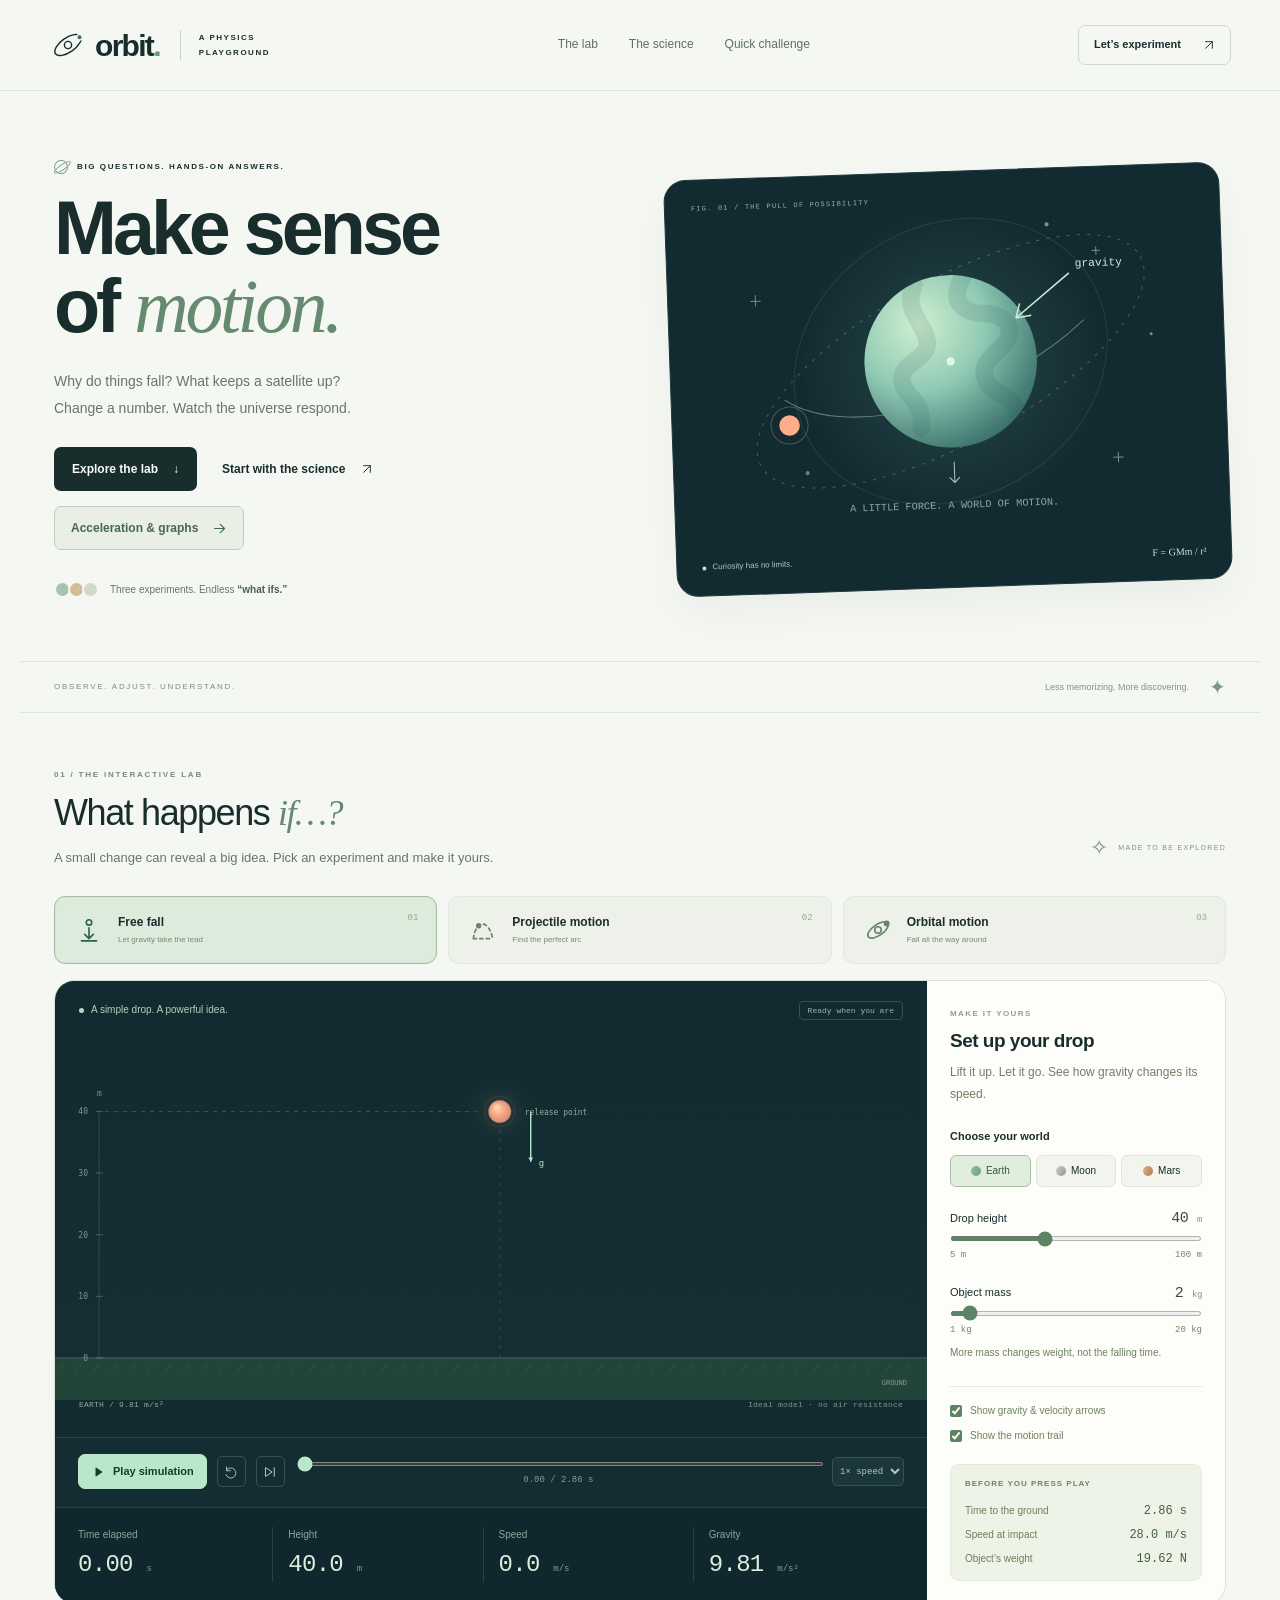
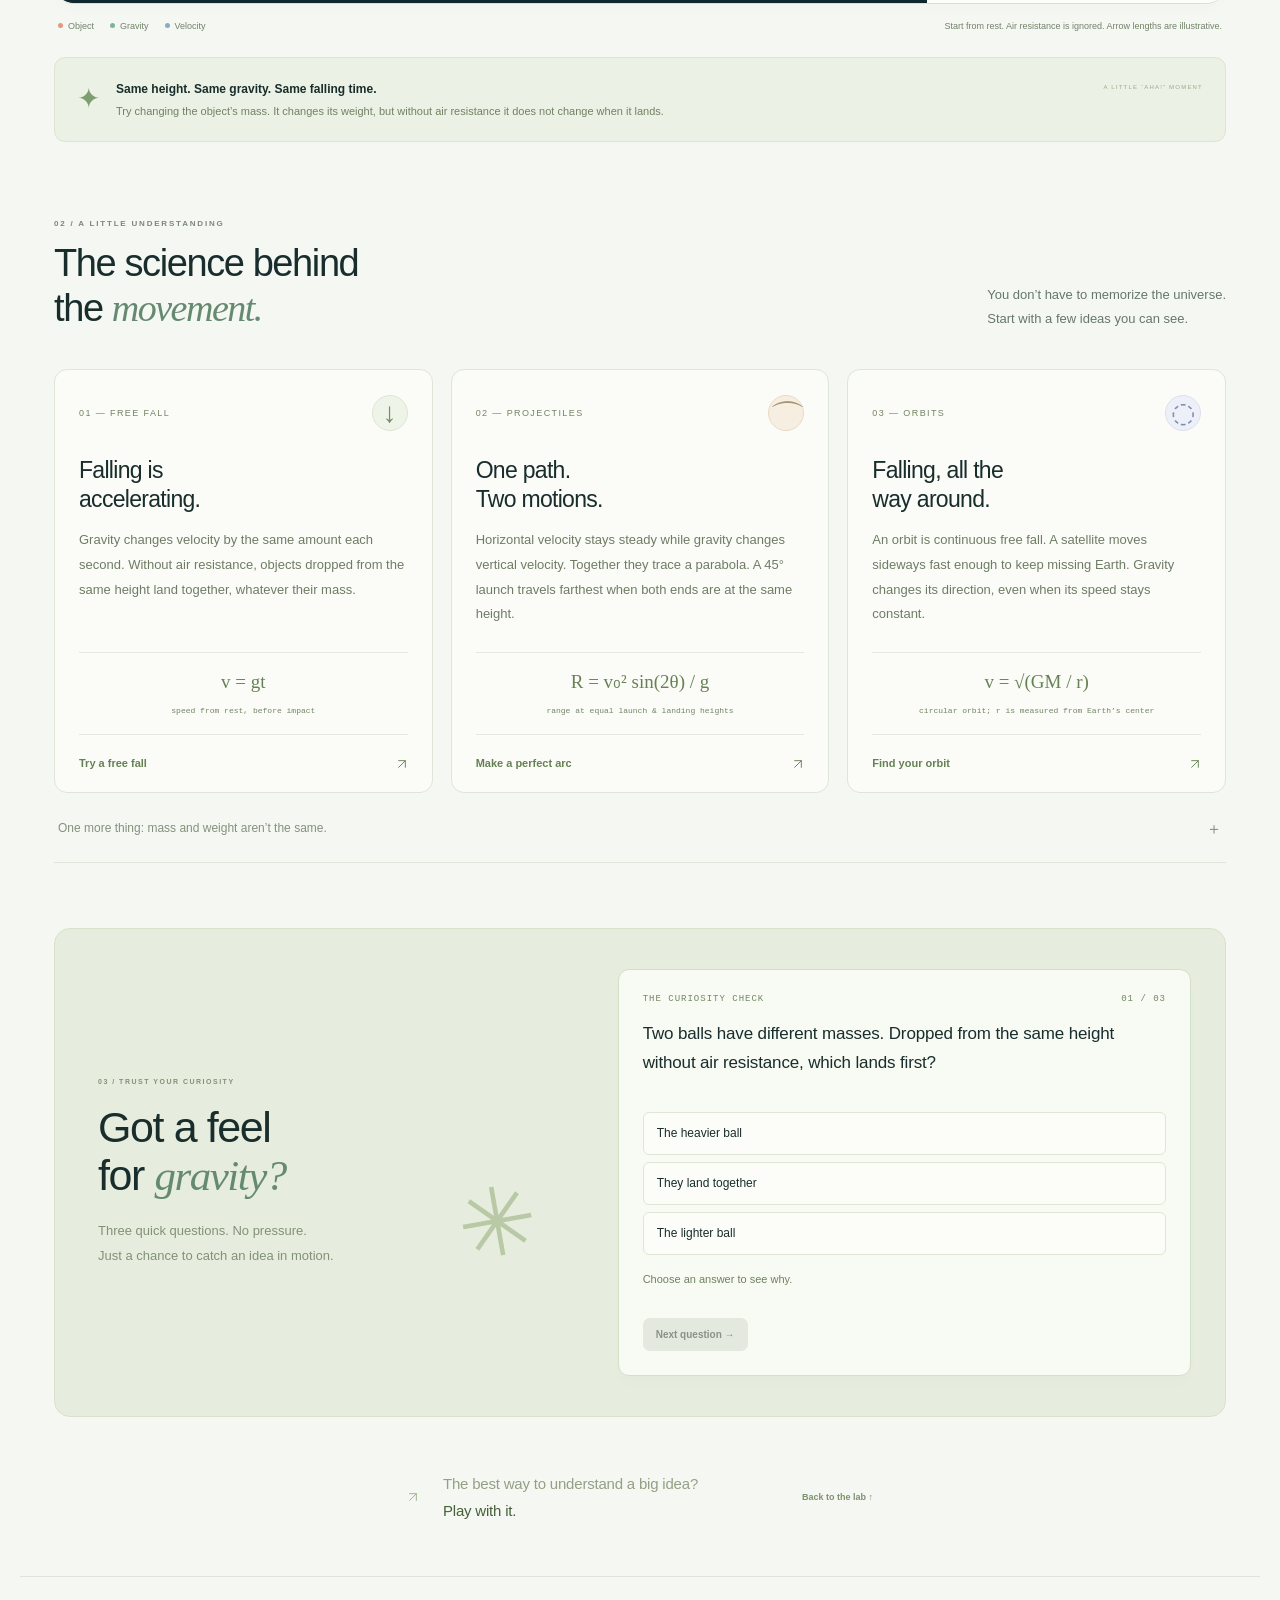
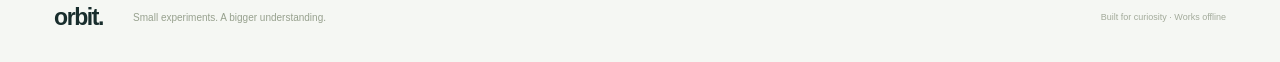
==== commit 8aeeff8e: "Link Orbit gravity lab to constant acceleration and graphs" ====
--- a/index.html
+++ b/index.html
@@ -14,7 +14,7 @@
 @media(max-width:650px){html{scroll-padding-top:20px}.page-width{padding-left:20px;padding-right:20px}.site-header{height:73px;padding:0 20px;gap:15px}.brand{font-size:28px;gap:6px}.brand-symbol{width:31px;height:31px}.brand-symbol svg{width:31px;height:31px}#nav{gap:18px;font-size:9px}#nav a:last-child{display:none}.header-cta{font-size:8px;gap:8px;min-height:32px;padding:7px 10px}.hero{grid-template-columns:1fr;gap:35px;padding-top:39px;padding-bottom:37px}.hero-copy{max-width:450px}.hero .eyebrow{font-size:7px;letter-spacing:1.2px}.hero h1{font-size:65px;letter-spacing:-3.3px;margin-bottom:20px}.hero h1 em{letter-spacing:-3px}.hero-copy>p{font-size:12px;line-height:1.9;margin-bottom:23px}.hero-actions{gap:24px}.hero-actions .button{font-size:10px;padding:10px 16px;min-height:40px}.hero-actions .text-link{font-size:9px;gap:12px}.hero-note{font-size:8px;margin-top:23px}.overlapping-dots i{width:16px;height:16px}.hero-art{width:100%;max-width:500px;margin:auto;transform:rotate(-1deg)}.orbit-illustration{margin-top:15px}.art-coordinate{font-size:6px;top:19px;left:22px}.art-bottom{font-size:7px;padding:10px 22px 18px}.art-bottom>span:last-child{font-size:9px}.intro-rule{margin-left:20px;margin-right:20px;padding-left:0;padding-right:0;font-size:6px;letter-spacing:1px}.intro-rule>span:last-child{font-size:6px;gap:8px}.intro-rule>span:last-child span{font-size:15px}.lab-section{padding-top:35px}.section-heading{gap:20px;margin-bottom:21px}.section-heading .eyebrow{font-size:7px;letter-spacing:1.4px}.section-heading h2{font-size:33px}.section-heading p:not(.eyebrow){font-size:10px}.experiment-tabs{gap:7px;margin-bottom:12px}.experiment-tab{flex-direction:column;align-items:flex-start;gap:7px;padding:13px 11px;position:relative}.experiment-tab .tab-icon{width:25px;height:25px}.experiment-tab strong{font-size:9px;line-height:1.5}.experiment-tab small{display:none}.tab-number{position:absolute;right:11px;top:12px;font-size:7px}.experiment-card{grid-template-columns:1fr;border-radius:14px}.experiment-main{overflow:hidden}.controls{padding:23px 21px 24px;display:grid;grid-template-columns:1fr 1fr;gap:0 23px}.controls-heading{grid-column:1/-1}.controls-heading h3{font-size:22px}.controls-heading p{font-size:11px;margin-bottom:22px;max-width:340px}.controls-heading .eyebrow{font-size:7px}.world-field{grid-column:1/-1;max-width:380px;margin-bottom:25px}.world-field legend{font-size:10px;margin-bottom:10px}.world-option{font-size:10px;padding:9px 8px;min-height:35px;gap:6px}.world-swatch{width:11px;height:11px}.control-label{font-size:10px}.control-label output{font-size:16px}.control-label output small{font-size:9px}.control-group{margin-bottom:22px}.range-labels{font-size:8px;margin-top:10px}.control-note{font-size:8px}.display-options{grid-column:1/-1;margin:0 0 20px;padding-top:16px;gap:10px}.display-options label{font-size:10px;gap:9px}.display-options input{width:14px;height:14px}.prediction-card{grid-column:1/-1;padding:16px}.prediction-kicker{font-size:7px}.prediction-card>div>div{font-size:10px;margin-top:10px}.prediction-card strong{font-size:12px}.prediction-card .control-note{font-size:10px}.stage-heading{padding:18px 17px 0}.stage-title{font-size:8px}#simulationStatus{font-size:7px;padding:4px 6px}#simulationCanvas{height:310px}.scene-caption{padding-left:17px;padding-right:17px;font-size:6px;gap:15px}.transport{padding:13px 17px;gap:9px}.button.mint{font-size:10px;min-height:36px;gap:8px;padding:8px 13px}.icon-action{width:30px;height:32px}.playback-label select{font-size:8px;min-height:31px;max-width:85px;padding:6px 5px}.timeline{padding-top:7px}.timeline>span{font-size:8px;padding-top:8px}.metrics{padding:19px 17px;gap:10px}.metrics output{font-size:21px}.metrics small{font-size:8px}.metrics>div>span{font-size:7px}.lab-footnote{flex-direction:column;align-items:flex-start;gap:10px;margin:14px 1px 19px}.legend{gap:15px}.legend>span{font-size:8px}.lab-footnote p{text-align:left;font-size:8px}.insight-card{align-items:flex-start;gap:11px;padding:17px}.insight-symbol{font-size:23px}.insight-card strong{font-size:10px;line-height:1.8;display:block}.insight-card p{font-size:9px;line-height:1.9}.science-section{padding-top:46px}.science-section .section-heading{align-items:flex-start;flex-direction:column;gap:15px}.science-section h2{font-size:35px;margin-bottom:0}.section-description{padding:0}.lesson-grid{grid-template-columns:1fr;gap:14px}.lesson-card{padding:24px}.lesson-top{margin-bottom:18px}.lesson-index{font-size:8px;letter-spacing:1.1px}.lesson-symbol{font-size:27px;height:36px;width:36px}.lesson-card h3{font-size:27px}.lesson-card h3 br{display:none}.lesson-card>p{font-size:12px;line-height:1.9;margin-bottom:23px}.formula{font-size:23px;padding:18px 0}.formula small{font-size:7px;margin-top:9px}.lesson-action{font-size:10px;padding-top:18px}.mass-note{padding-bottom:13px}.mass-note summary{font-size:10px;line-height:1.8;gap:17px}.mass-note p{font-size:11px}.challenge-section{grid-template-columns:1fr;margin:39px 20px 0;padding:27px 22px;gap:25px}.challenge-copy h2{font-size:38px}.challenge-copy h2 br{display:none}.challenge-copy .eyebrow{font-size:6px;letter-spacing:1.1px}.challenge-copy>p:not(.eyebrow){font-size:11px}.question-card{padding:21px 18px}.question-top{font-size:7px;margin-bottom:16px}.question-card h3{font-size:14px;min-height:0;margin-bottom:18px}.answer-options button{font-size:11px;padding:11px 13px;min-height:40px}.challenge-feedback{font-size:10px;min-height:40px}.question-card .button{font-size:10px;min-height:37px;padding:9px 13px}.closing-note{flex-wrap:wrap;justify-content:flex-start;padding-top:37px;padding-bottom:36px;gap:18px}.closing-note>span{font-size:48px}.closing-note p{font-size:13px}.closing-note .text-link{font-size:10px;margin:0 0 0 auto}.site-footer{flex-wrap:wrap;gap:12px 17px;padding-top:17px;padding-bottom:23px}.site-footer p{font-size:8px}.site-footer>span{width:100%;padding-left:1px;font-size:8px}.footer-brand{font-size:25px}}
 @media(max-width:380px){.site-header{padding:0 15px;gap:10px}#nav{gap:14px;font-size:9px}.header-cta{display:none}.page-width{padding-left:16px;padding-right:16px}.hero h1{font-size:61px}.hero-actions{gap:18px}.hero-actions .text-link{font-size:8px;gap:8px}.hero-copy>p{font-size:11px}.intro-rule{margin-left:16px;margin-right:16px;padding-left:0;padding-right:0}.intro-rule>span:last-child{font-size:5px;gap:6px}.experiment-tab{padding:12px 9px}.experiment-tab strong{font-size:8px}.tab-number{right:9px;font-size:6px}.stage-heading{gap:8px;padding-left:13px;padding-right:13px}.stage-title{font-size:7px}#simulationStatus{font-size:6px}.metrics{gap:7px;padding-left:13px;padding-right:13px}.metrics output{font-size:18px}.metrics small{font-size:6px}.metrics>div>span{font-size:6px}.transport{padding-left:13px;padding-right:13px;gap:7px}.button.mint{padding:8px 10px;font-size:9px}.icon-action{width:27px}.playback-label select{font-size:7px}.controls{padding:22px 18px;gap:0 18px}.control-label{font-size:9px}.control-label output{font-size:14px}.challenge-section{margin-left:16px;margin-right:16px;padding:25px 17px}.challenge-copy h2{font-size:35px}.question-card{padding:18px 15px}.question-top{font-size:6px}.closing-note .text-link{margin-left:65px}.scene-caption{padding-left:13px;padding-right:13px;font-size:5px}.scene-caption>span:first-child{font-size:6px}}
 @media(prefers-reduced-motion:reduce){html{scroll-behavior:auto}*,*:before,*:after{animation:none!important;transition:none!important}}
-@media print{body{background:white}.site-header,.hero-art,.transport,.controls,.lab-footnote,.challenge-section,.closing-note,.site-footer{display:none}.hero,.experiment-card,.lesson-grid{display:block}.hero{padding-top:10px;padding-bottom:25px}.hero h1{font-size:48px}.hero-actions,.hero-note,.intro-rule{display:none}.lesson-card{break-inside:avoid;margin:15px 0}.science-section{padding-top:25px}.experiment-main{print-color-adjust:exact;-webkit-print-color-adjust:exact}.page-width{max-width:none;padding:0}.simulation-stage{height:340px}#simulationCanvas{height:310px}}
+@media print{body{background:white}.site-header,.hero-art,.transport,.controls,.lab-footnote,.challenge-section,.closing-note,.site-footer,.acceleration-link{display:none}.hero,.experiment-card,.lesson-grid{display:block}.hero{padding-top:10px;padding-bottom:25px}.hero h1{font-size:48px}.hero-actions,.hero-note,.intro-rule{display:none}.lesson-card{break-inside:avoid;margin:15px 0}.science-section{padding-top:25px}.experiment-main{print-color-adjust:exact;-webkit-print-color-adjust:exact}.page-width{max-width:none;padding:0}.simulation-stage{height:340px}#simulationCanvas{height:310px}}
 .metrics output.compact{font-size:20px}@media(max-width:850px){.metrics output.compact{font-size:16px}}@media(max-width:650px){.metrics output.compact{font-size:17px}}@media(max-width:380px){.metrics output{font-size:16px}.metrics output.compact{font-size:15px}}
 /* Keep the experiment controls comfortable to read at normal browser zoom. */
 :root{--muted:#66766c}.arrow-icon{width:12px;height:12px;stroke:currentColor;stroke-width:1.4;stroke-linecap:round;stroke-linejoin:round;display:block}.header-cta>span,.text-link>span,.lesson-action>span{display:inline-flex}.hero-copy>p{font-size:14px}.hero-note{font-size:10px}#nav{font-size:12px}.header-cta{font-size:11px}.section-heading p:not(.eyebrow){font-size:13px}.stage-title{font-size:10px}#simulationStatus{font-size:8px}.scene-caption,.scene-caption>span:first-child{font-size:8px}.button.mint{font-size:11px}.playback-label select{font-size:9px}.timeline>span{font-size:9px}.metrics>div>span{font-size:10px}.controls-heading p{font-size:12px;color:#6f7e65}.world-field legend,.control-label{font-size:11px}.world-option{font-size:10px}.range-labels{font-size:9px;color:#748566}.control-note{font-size:10px;color:#6d805d}.display-options label{font-size:10px;color:#6e805f}.prediction-kicker{font-size:8px;color:#6e845c}.prediction-card>div>div{font-size:10px;color:#6a8058}.prediction-card strong{font-size:12px}.lab-footnote p,.legend>span{font-size:9px;color:#718269}.insight-card strong{font-size:12px}.insight-card p{font-size:11px;color:#718263}.lesson-index{font-size:9px;color:#718462}.lesson-card>p{font-size:13px;color:#6e7c64}.formula small{font-size:8px;color:#728365}.lesson-action{font-size:11px}.mass-note summary{font-size:12px}.mass-note p{font-size:12px;color:#6d805e}.question-top{font-size:9px;color:#728661}.question-card h3{font-size:17px}.answer-options button{font-size:12px}.challenge-feedback{font-size:11px;color:#6e825e}.question-card .button{font-size:10px}.challenge-copy>p:not(.eyebrow){font-size:13px}.closing-note p{font-size:15px}.site-footer p{font-size:10px}.site-footer>span{font-size:9px}
@@ -22,6 +22,8 @@
 @media(max-width:850px){#nav{font-size:11px}.hero-copy>p{font-size:12px}.hero-note{font-size:9px}.section-heading p:not(.eyebrow){font-size:12px}.stage-title{font-size:9px}.scene-caption,.scene-caption>span:first-child{font-size:7px}.button.mint{font-size:10px}.metrics>div>span{font-size:8px}.controls-heading p{font-size:11px}.world-field legend,.control-label{font-size:10px}.world-option{font-size:9px}.control-note{font-size:9px}.range-labels{font-size:8px}.display-options label{font-size:9px}.prediction-kicker{font-size:7px}.prediction-card>div>div{font-size:9px}.prediction-card strong{font-size:11px}.insight-card strong{font-size:11px}.insight-card p{font-size:10px}.lesson-index{font-size:8px}.lesson-card>p{font-size:11px}.formula small{font-size:7px}.lesson-action{font-size:10px}.question-top{font-size:8px}.question-card h3{font-size:15px}.answer-options button{font-size:11px}.challenge-feedback{font-size:10px}}
 @media(max-width:650px){#nav{font-size:10px}.header-cta{font-size:9px}.hero-copy>p{font-size:13px}.hero-note{font-size:9px}.hero-actions .text-link{font-size:10px}.section-heading p:not(.eyebrow){font-size:12px}.stage-title{font-size:9px}#simulationStatus{font-size:7px}.metrics>div>span{font-size:8px}.metrics small{font-size:7px}.controls-heading p{font-size:12px}.world-field legend,.control-label{font-size:12px}.world-option{font-size:11px}.control-note{font-size:10px}.display-options label{font-size:11px}.prediction-card>div>div{font-size:11px}.prediction-card strong{font-size:13px}.insight-card strong{font-size:12px}.insight-card p{font-size:11px}.lesson-index{font-size:9px}.lesson-card>p{font-size:13px}.formula small{font-size:8px}.lesson-action{font-size:12px}.challenge-copy>p:not(.eyebrow){font-size:12px}.answer-options button{font-size:12px}.challenge-feedback{font-size:11px}.site-footer p{font-size:9px}.site-footer>span{font-size:8px}}
 @media(max-width:380px){#nav{font-size:10px}.hero-copy>p{font-size:12px}.hero-actions .text-link{font-size:9px}.stage-title{font-size:8px}.scene-caption,.scene-caption>span:first-child{font-size:6px}.metrics>div>span{font-size:7px}.world-field legend,.control-label{font-size:10px}.control-label output{font-size:15px}.world-option{font-size:10px}.control-note{font-size:9px}.display-options label{font-size:10px}}
+
+.acceleration-link{display:inline-flex;align-items:center;gap:14px;margin-top:15px;min-height:44px;padding:11px 16px;border:1px solid #bdcfc1;border-radius:7px;background:#e9efe4;color:#45694e;font-size:12px;font-weight:600}.acceleration-link:hover{background:#dce9d4;border-color:#9db795}.acceleration-link .arrow-icon{width:15px;height:15px}@media(max-width:650px){.acceleration-link{font-size:12px;max-width:100%}}@media print{.acceleration-link{display:none}}
 
 </style>
 </head>
@@ -34,7 +36,7 @@
 </header>
 <main id="home">
   <section class="hero page-width" aria-labelledby="heroTitle">
-    <div class="hero-copy"><div class="eyebrow"><span class="tiny-orbit" aria-hidden="true"></span> BIG QUESTIONS. HANDS-ON ANSWERS.</div><h1 id="heroTitle">Make sense<br>of <em>motion.</em></h1><p>Why do things fall? What keeps a satellite up?<br class="desktop-break"> Change a number. Watch the universe respond.</p><div class="hero-actions"><a class="button dark" href="#lab">Explore the lab <span aria-hidden="true">↓</span></a><a class="text-link" href="#science">Start with the science <span aria-hidden="true"><svg class="arrow-icon" viewBox="0 0 18 18" fill="none"><path d="M4 14 14 4M4 4h10v10"/></svg></span></a></div><div class="hero-note"><span class="overlapping-dots" aria-hidden="true"><i></i><i></i><i></i></span><span>Three experiments. Endless <strong>“what ifs.”</strong></span></div></div>
+    <div class="hero-copy"><div class="eyebrow"><span class="tiny-orbit" aria-hidden="true"></span> BIG QUESTIONS. HANDS-ON ANSWERS.</div><h1 id="heroTitle">Make sense<br>of <em>motion.</em></h1><p>Why do things fall? What keeps a satellite up?<br class="desktop-break"> Change a number. Watch the universe respond.</p><div class="hero-actions"><a class="button dark" href="#lab">Explore the lab <span aria-hidden="true">↓</span></a><a class="text-link" href="#science">Start with the science <span aria-hidden="true"><svg class="arrow-icon" viewBox="0 0 18 18" fill="none"><path d="M4 14 14 4M4 4h10v10"/></svg></span></a></div><a id="accelerationLink" class="button acceleration-link" href="constant-acceleration.html">Acceleration &amp; graphs <svg class="arrow-icon" viewBox="0 0 18 18" fill="none" aria-hidden="true"><path d="M3 9h12m-5-5 5 5-5 5"/></svg></a><div class="hero-note"><span class="overlapping-dots" aria-hidden="true"><i></i><i></i><i></i></span><span>Three experiments. Endless <strong>“what ifs.”</strong></span></div></div>
     <div class="hero-art" aria-hidden="true"><div class="art-grid"></div><span class="art-coordinate">FIG. 01 / THE PULL OF POSSIBILITY</span><svg class="orbit-illustration" viewBox="0 0 540 340" fill="none"><defs><radialGradient id="heroPlanet" cx=".32" cy=".28" r=".8"><stop stop-color="#d0f0cf"/><stop offset=".48" stop-color="#90cab4"/><stop offset="1" stop-color="#366d69"/></radialGradient><radialGradient id="heroGlow"><stop stop-color="#a4dfc0" stop-opacity=".16"/><stop offset="1" stop-color="#a4dfc0" stop-opacity="0"/></radialGradient></defs><circle cx="275" cy="165" r="150" fill="url(#heroGlow)"/><ellipse cx="273" cy="165" rx="211" ry="79" transform="rotate(-27 273 165)" stroke="#a8c8c4" stroke-opacity=".33" stroke-dasharray="3 7"/><ellipse cx="273" cy="165" rx="158" ry="133" transform="rotate(-27 273 165)" stroke="#a8c8c4" stroke-opacity=".12"/><path d="M110 197c65 45 211 6 294-68" stroke="#a7dccc" stroke-opacity=".45"/><circle cx="273" cy="165" r="84" fill="url(#heroPlanet)"/><path d="M240 89c-14 28 16 43 10 62-4 12-25 15-25 30 0 17 21 19 17 48m46-146c-18 29 5 36 22 37 13 1 23 9 21 20-2 17-31 21-25 43 5 17 30 16 30 35" stroke="#254f50" stroke-opacity=".13" stroke-width="17" stroke-linecap="round"/><path d="M85 94v11m-5-5h10m343 159v10m-5-5h10m-20-206v8m-4-4h8" stroke="#b2cecf" stroke-opacity=".6"/><circle cx="130" cy="269" r="2" fill="#b7d4d3" fill-opacity=".5"/><circle cx="371" cy="35" r="2" fill="#b7d4d3" fill-opacity=".6"/><circle cx="469" cy="145" r="1.5" fill="#b7d4d3" fill-opacity=".6"/><path d="m391 83-53 42m0 0 4-14m-4 14 15-2" stroke="#c9edd6" stroke-width="1.5"/><text x="397" y="77" fill="#d5e6de" font-family="monospace" font-size="11">gravity</text><g class="hero-satellite"><circle cx="114" cy="222" r="10" fill="#ffad88"/><circle cx="114" cy="222" r="18" stroke="#ffad88" stroke-opacity=".3"/></g><circle cx="273" cy="165" r="4" fill="#e0f6df"/><path d="M273 263v20m-5-5 5 5 5-5" stroke="#a8c5c1"/><text x="272" y="308" fill="#8ba9a8" font-family="monospace" text-anchor="middle" font-size="10">A LITTLE FORCE. A WORLD OF MOTION.</text></svg><div class="art-bottom"><span><i></i> Curiosity has no limits.</span><span>F = GMm / r²</span></div></div>
   </section>
   <div class="intro-rule page-width"><span>OBSERVE. ADJUST. UNDERSTAND.</span><span>Less memorizing. More discovering. <span aria-hidden="true">✦</span></span></div>
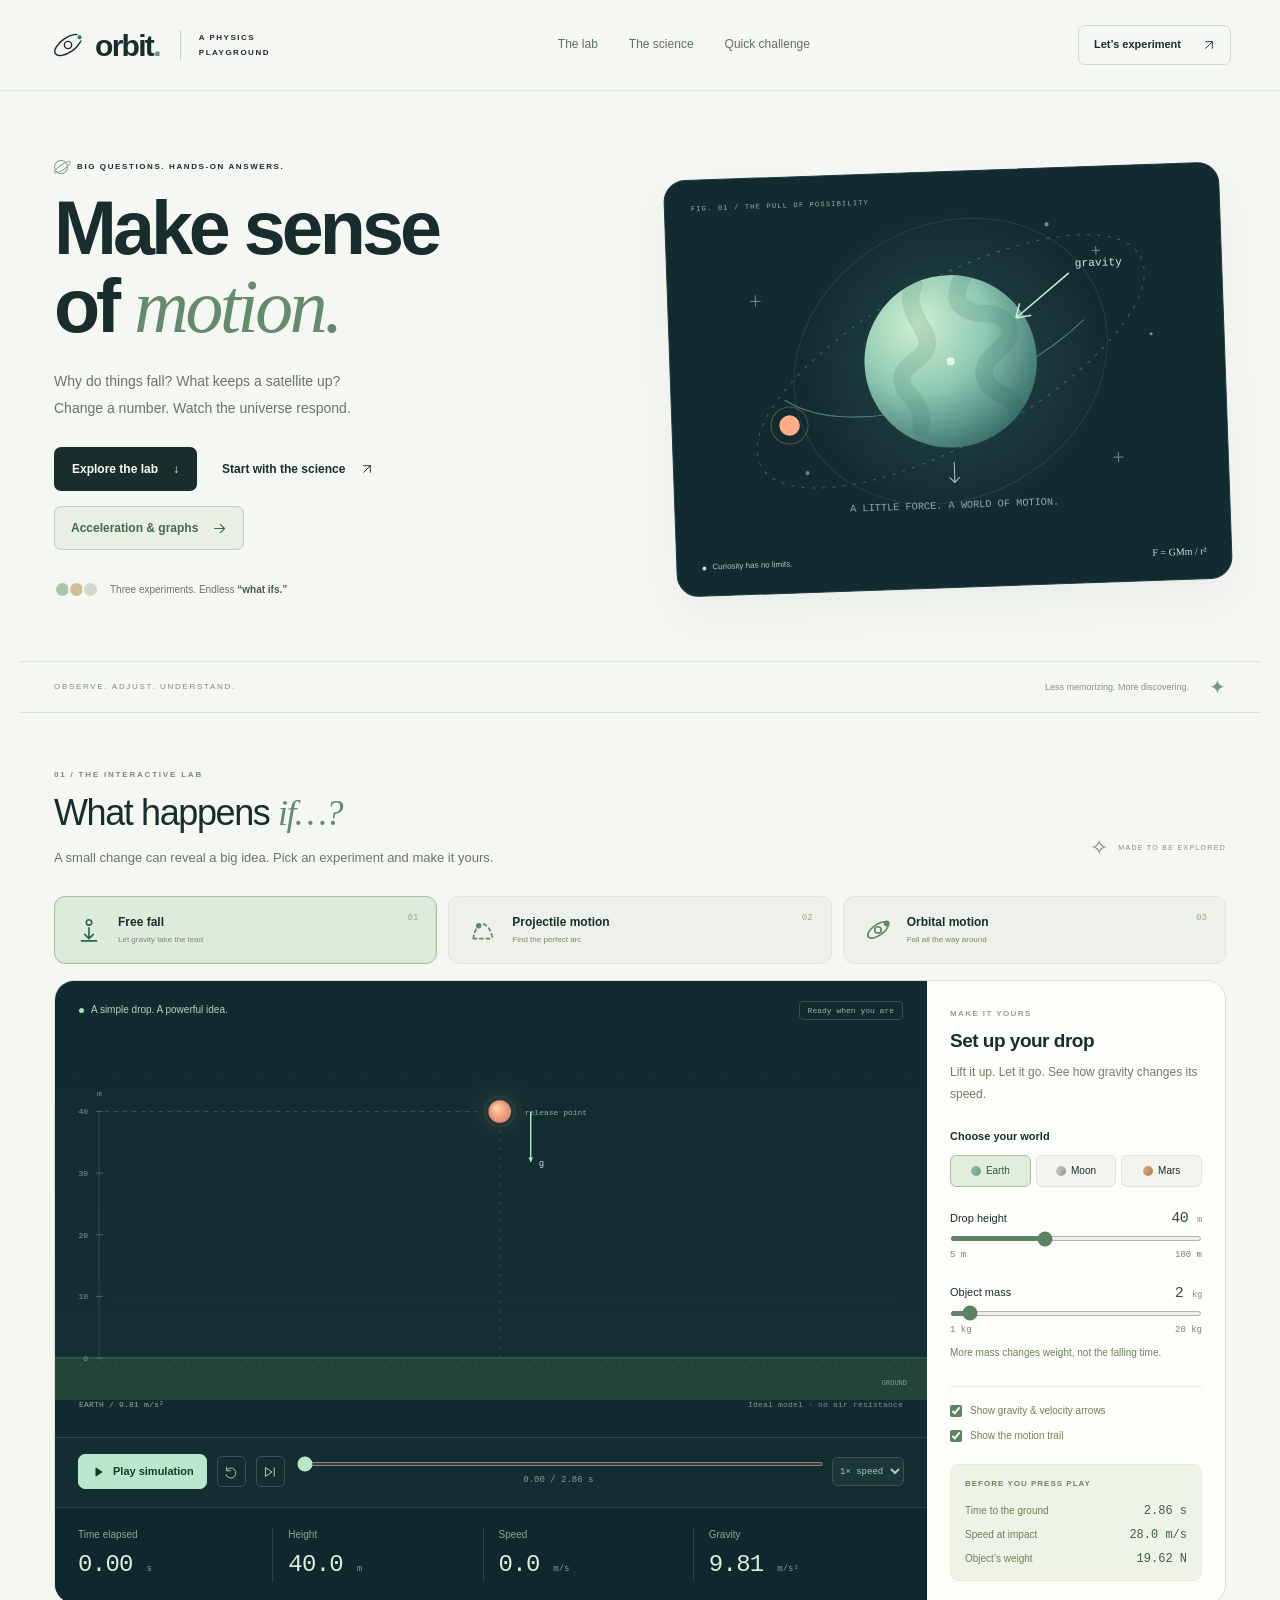
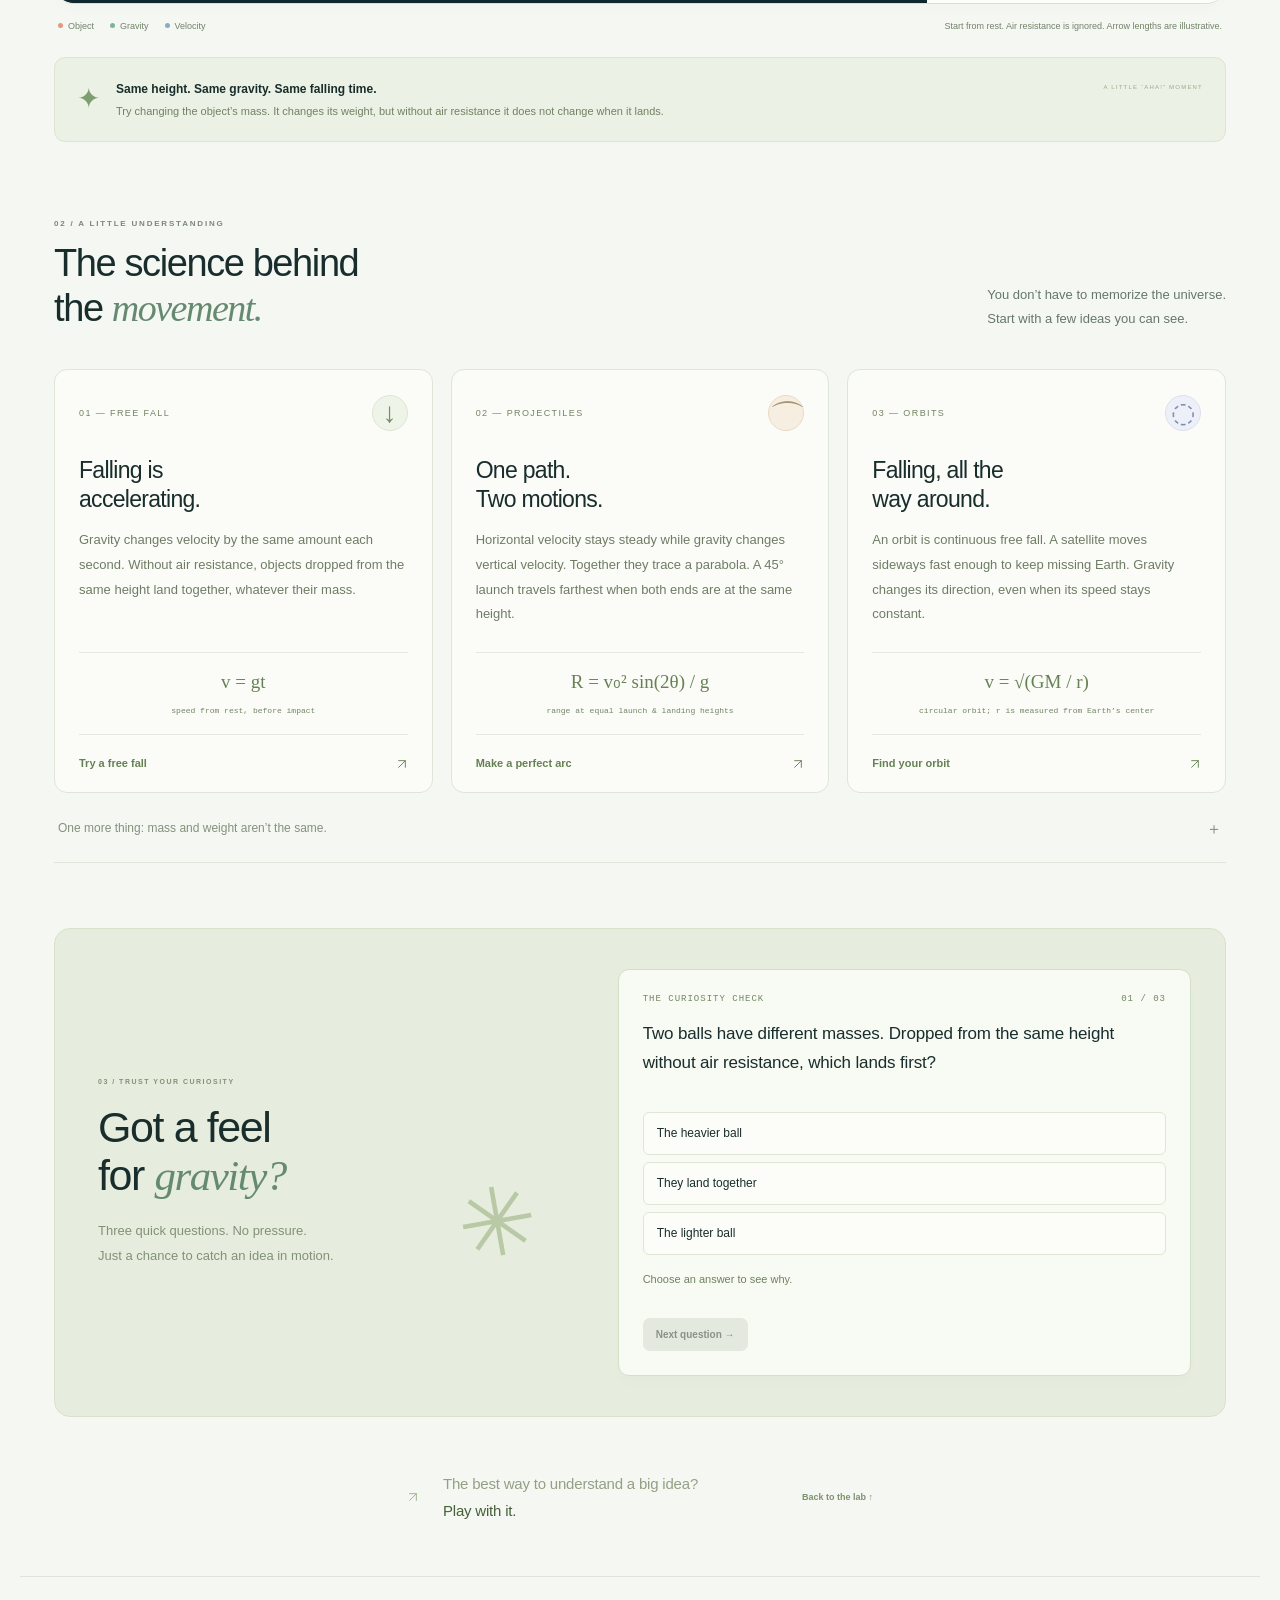
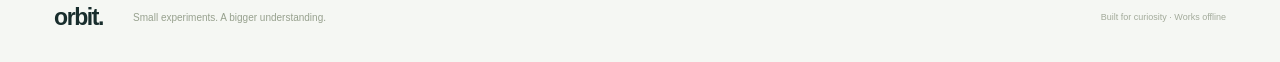
==== commit b0961440: "Keep both Orbit labs in one page for restricted previews" ====
--- a/index.html
+++ b/index.html
@@ -25,9 +25,12 @@
 
 .acceleration-link{display:inline-flex;align-items:center;gap:14px;margin-top:15px;min-height:44px;padding:11px 16px;border:1px solid #bdcfc1;border-radius:7px;background:#e9efe4;color:#45694e;font-size:12px;font-weight:600}.acceleration-link:hover{background:#dce9d4;border-color:#9db795}.acceleration-link .arrow-icon{width:15px;height:15px}@media(max-width:650px){.acceleration-link{font-size:12px;max-width:100%}}@media print{.acceleration-link{display:none}}
 
+.embedded-toolbar{position:sticky;top:0;z-index:40;display:flex;align-items:center;justify-content:space-between;gap:18px;min-height:59px;padding:10px max(20px,calc((100% - 1260px)/2));background:#f6f7f2f5;border-bottom:1px solid #dce3d8}.back-to-gravity{display:inline-flex;align-items:center;gap:9px;min-height:39px;padding:8px 12px;background:#e8efe2;border:1px solid #c6d7bd;border-radius:6px;color:#3f6650;font:600 12px Inter,-apple-system,BlinkMacSystemFont,"Segoe UI",sans-serif;cursor:pointer}.back-to-gravity:hover{background:#dce9d2}.back-to-gravity svg{width:17px;height:17px;stroke:currentColor;stroke-width:1.5;stroke-linecap:round;stroke-linejoin:round}.embedded-toolbar>span{font-size:8px;letter-spacing:1px;color:#6d8563}#embeddedAccelerationRoot{display:block;min-height:100vh}@media(max-width:650px){.embedded-toolbar{padding:9px 15px;gap:10px}.back-to-gravity{font-size:11px;padding:8px 10px}.embedded-toolbar>span{font-size:6px;letter-spacing:.6px;max-width:130px;text-align:right}}@media print{.embedded-toolbar{display:none}}
+
 </style>
 </head>
 <body>
+<div id="gravityView">
 <a class="skip-link" href="#lab">Skip to the experiments</a>
 <header class="site-header">
   <a class="brand" href="#home" aria-label="Orbit home"><span class="brand-symbol" aria-hidden="true"><svg viewBox="0 0 40 40" fill="none"><ellipse cx="20" cy="20" rx="17" ry="8" transform="rotate(-35 20 20)"/><circle cx="20" cy="20" r="4"/><circle cx="32.8" cy="11.5" r="3" class="brand-moon"/></svg></span><span>orbit<span class="brand-period">.</span></span><small>A PHYSICS PLAYGROUND</small></a>
@@ -36,7 +39,7 @@
 </header>
 <main id="home">
   <section class="hero page-width" aria-labelledby="heroTitle">
-    <div class="hero-copy"><div class="eyebrow"><span class="tiny-orbit" aria-hidden="true"></span> BIG QUESTIONS. HANDS-ON ANSWERS.</div><h1 id="heroTitle">Make sense<br>of <em>motion.</em></h1><p>Why do things fall? What keeps a satellite up?<br class="desktop-break"> Change a number. Watch the universe respond.</p><div class="hero-actions"><a class="button dark" href="#lab">Explore the lab <span aria-hidden="true">↓</span></a><a class="text-link" href="#science">Start with the science <span aria-hidden="true"><svg class="arrow-icon" viewBox="0 0 18 18" fill="none"><path d="M4 14 14 4M4 4h10v10"/></svg></span></a></div><a id="accelerationLink" class="button acceleration-link" href="constant-acceleration.html">Acceleration &amp; graphs <svg class="arrow-icon" viewBox="0 0 18 18" fill="none" aria-hidden="true"><path d="M3 9h12m-5-5 5 5-5 5"/></svg></a><div class="hero-note"><span class="overlapping-dots" aria-hidden="true"><i></i><i></i><i></i></span><span>Three experiments. Endless <strong>“what ifs.”</strong></span></div></div>
+    <div class="hero-copy"><div class="eyebrow"><span class="tiny-orbit" aria-hidden="true"></span> BIG QUESTIONS. HANDS-ON ANSWERS.</div><h1 id="heroTitle">Make sense<br>of <em>motion.</em></h1><p>Why do things fall? What keeps a satellite up?<br class="desktop-break"> Change a number. Watch the universe respond.</p><div class="hero-actions"><a class="button dark" href="#lab">Explore the lab <span aria-hidden="true">↓</span></a><a class="text-link" href="#science">Start with the science <span aria-hidden="true"><svg class="arrow-icon" viewBox="0 0 18 18" fill="none"><path d="M4 14 14 4M4 4h10v10"/></svg></span></a></div><button id="accelerationLink" type="button" class="button acceleration-link" aria-controls="accelerationView" aria-expanded="false">Acceleration &amp; graphs <svg class="arrow-icon" viewBox="0 0 18 18" fill="none" aria-hidden="true"><path d="M3 9h12m-5-5 5 5-5 5"/></svg></button><div class="hero-note"><span class="overlapping-dots" aria-hidden="true"><i></i><i></i><i></i></span><span>Three experiments. Endless <strong>“what ifs.”</strong></span></div></div>
     <div class="hero-art" aria-hidden="true"><div class="art-grid"></div><span class="art-coordinate">FIG. 01 / THE PULL OF POSSIBILITY</span><svg class="orbit-illustration" viewBox="0 0 540 340" fill="none"><defs><radialGradient id="heroPlanet" cx=".32" cy=".28" r=".8"><stop stop-color="#d0f0cf"/><stop offset=".48" stop-color="#90cab4"/><stop offset="1" stop-color="#366d69"/></radialGradient><radialGradient id="heroGlow"><stop stop-color="#a4dfc0" stop-opacity=".16"/><stop offset="1" stop-color="#a4dfc0" stop-opacity="0"/></radialGradient></defs><circle cx="275" cy="165" r="150" fill="url(#heroGlow)"/><ellipse cx="273" cy="165" rx="211" ry="79" transform="rotate(-27 273 165)" stroke="#a8c8c4" stroke-opacity=".33" stroke-dasharray="3 7"/><ellipse cx="273" cy="165" rx="158" ry="133" transform="rotate(-27 273 165)" stroke="#a8c8c4" stroke-opacity=".12"/><path d="M110 197c65 45 211 6 294-68" stroke="#a7dccc" stroke-opacity=".45"/><circle cx="273" cy="165" r="84" fill="url(#heroPlanet)"/><path d="M240 89c-14 28 16 43 10 62-4 12-25 15-25 30 0 17 21 19 17 48m46-146c-18 29 5 36 22 37 13 1 23 9 21 20-2 17-31 21-25 43 5 17 30 16 30 35" stroke="#254f50" stroke-opacity=".13" stroke-width="17" stroke-linecap="round"/><path d="M85 94v11m-5-5h10m343 159v10m-5-5h10m-20-206v8m-4-4h8" stroke="#b2cecf" stroke-opacity=".6"/><circle cx="130" cy="269" r="2" fill="#b7d4d3" fill-opacity=".5"/><circle cx="371" cy="35" r="2" fill="#b7d4d3" fill-opacity=".6"/><circle cx="469" cy="145" r="1.5" fill="#b7d4d3" fill-opacity=".6"/><path d="m391 83-53 42m0 0 4-14m-4 14 15-2" stroke="#c9edd6" stroke-width="1.5"/><text x="397" y="77" fill="#d5e6de" font-family="monospace" font-size="11">gravity</text><g class="hero-satellite"><circle cx="114" cy="222" r="10" fill="#ffad88"/><circle cx="114" cy="222" r="18" stroke="#ffad88" stroke-opacity=".3"/></g><circle cx="273" cy="165" r="4" fill="#e0f6df"/><path d="M273 263v20m-5-5 5 5 5-5" stroke="#a8c5c1"/><text x="272" y="308" fill="#8ba9a8" font-family="monospace" text-anchor="middle" font-size="10">A LITTLE FORCE. A WORLD OF MOTION.</text></svg><div class="art-bottom"><span><i></i> Curiosity has no limits.</span><span>F = GMm / r²</span></div></div>
   </section>
   <div class="intro-rule page-width"><span>OBSERVE. ADJUST. UNDERSTAND.</span><span>Less memorizing. More discovering. <span aria-hidden="true">✦</span></span></div>
@@ -81,6 +84,64 @@
   <section class="closing-note page-width"><span aria-hidden="true"><svg class="arrow-icon" viewBox="0 0 18 18" fill="none"><path d="M4 14 14 4M4 4h10v10"/></svg></span><p>The best way to understand a big idea?<br><strong>Play with it.</strong></p><a class="text-link" href="#lab">Back to the lab ↑</a></section>
 </main>
 <footer class="site-footer page-width"><a class="footer-brand" href="#home">orbit.</a><p>Small experiments. A bigger understanding.</p><span>Built for curiosity · Works offline</span></footer>
+</div>
+<section id="accelerationView" class="acceleration-view" aria-label="Constant acceleration and motion graphs" hidden>
+  <div class="embedded-toolbar"><button id="backToGravity" type="button" class="back-to-gravity"><svg viewBox="0 0 20 20" fill="none" aria-hidden="true"><path d="M16 10H4m5-5-5 5 5 5"/></svg>Motion &amp; gravity</button><span>ORBIT / ACCELERATION &amp; GRAPHS</span></div>
+  <div id="embeddedAccelerationRoot"></div>
+</section>
+<template id="accelerationTemplate">
+<style>
+:host{display:block;}
+:host{font-family:Inter,-apple-system,BlinkMacSystemFont,"Segoe UI",sans-serif;color:#213a36;background:#f6f7f2;font-synthesis:none;--ink:#213a36;--muted:#74847b;--green:#246f60;--mint:#d8ead9;--border:#dce3d8;--paper:#fffefa;--blue:#5b83a0;--orange:#c88657}*{box-sizing:border-box}:host{scroll-behavior:smooth;scroll-padding-top:25px}:host{margin:0;font-size:14px;line-height:1.7}button,input,select,textarea{font:inherit}button,a,input,select,textarea{-webkit-tap-highlight-color:transparent}button,a{touch-action:manipulation}button{cursor:pointer}button:disabled{cursor:default}a{color:inherit;text-decoration:none}h1,h2,h3,h4,p,figure{margin:0}button{color:inherit}button:focus-visible,a:focus-visible,input:focus-visible,select:focus-visible,canvas:focus-visible,summary:focus-visible,textarea:focus-visible{outline:2px solid #367b65;outline-offset:5px}button{transition:background .15s,transform .15s,border-color .15s}[hidden]{display:none!important}.page-width{width:min(1260px,calc(100% - 100px));margin-inline:auto}.sprite{width:0;height:0;position:absolute;overflow:hidden}.icon{width:19px;height:19px;flex:none;fill:none;stroke:currentColor;stroke-width:1.6;stroke-linecap:round;stroke-linejoin:round}.skip-link{position:fixed;left:15px;top:-80px;z-index:50;padding:12px;background:var(--ink);color:white}.skip-link:focus{top:15px}.site-header{height:104px;display:flex;align-items:center;justify-content:space-between;gap:25px;border-bottom:1px solid var(--border)}.brand{display:flex;gap:10px;align-items:center;flex-shrink:0}.brand>svg{width:32px;height:32px;stroke:var(--green);stroke-width:1.2}.brand>svg circle:last-child{fill:var(--green);stroke:#f6f7f2}.brand>span{font-size:30px;font-weight:650;letter-spacing:-1.3px}.brand>span>span{color:#6c946d}.brand>small{font-size:7px;letter-spacing:1.6px;color:var(--muted);padding-left:15px;margin-left:9px;border-left:1px solid var(--border);max-width:110px;line-height:1.7}.site-header nav{display:flex;gap:33px;font-size:11px;color:#5b7165}.site-header nav a:hover{color:var(--green)}.header-link{font-size:10px;font-weight:600;display:flex;align-items:center;gap:21px}.header-link span{font-size:21px;font-weight:400}.hero{display:grid;grid-template-columns:1fr 1.02fr;gap:70px;padding-block:70px 65px;align-items:center}.eyebrow{font-size:8px;letter-spacing:1.6px;font-weight:600;color:#75896f;line-height:1.8}.little-dot{width:6px;height:6px;display:inline-block;border-radius:50%;background:#82a378;flex:none}.hero .eyebrow{display:flex;align-items:center;gap:10px;margin-bottom:21px}.hero h1{font-size:clamp(48px,5.6vw,78px);line-height:1.06;letter-spacing:-3.5px;font-weight:520}.hero h1 em,h2 em{font-family:Georgia,"Times New Roman",serif;font-weight:400;letter-spacing:-2.5px;color:var(--green)}.hero-description{font-size:14px;color:#6e8074;line-height:1.9;margin:25px 0 27px}.button{display:inline-flex;align-items:center;justify-content:center;gap:15px;min-height:42px;padding:12px 19px;border:1px solid transparent;border-radius:7px;font-size:11px;font-weight:550;line-height:1.4}.button.dark{background:var(--ink);color:#f7fbf4}.button.dark:hover{background:#32564c}.button.mint{background:var(--mint);color:#2c5643;border-color:#c5dbc4}.button.mint:hover{background:#c6dfc7}.button.secondary{background:transparent;border-color:#cbd6c6;color:#526c56}.button.secondary:hover{background:#e9efdf}.button .icon{width:16px;height:16px}.button.dark .icon{margin-left:12px}.topic-tags{display:flex;flex-wrap:wrap;gap:7px;margin-top:30px}.topic-tags span{font-size:8px;color:#8b977e;padding-right:9px;margin-right:1px;border-right:1px solid #d7dfcf;line-height:1.3}.topic-tags span:last-child{border:0}.hero-diagram{background:#eef2e8;border:1px solid #dbe3d2;border-radius:15px;position:relative;transform:rotate(-1.3deg);overflow:hidden}.diagram-top{display:flex;justify-content:space-between;font-size:7px;letter-spacing:1.1px;color:#819175;padding:21px 22px 0;gap:10px}.diagram-top>span:first-child{display:flex;align-items:center;gap:7px}.diagram-top i{width:4px;height:4px;background:#819175;border-radius:50%}.hero-chart{width:100%;display:block;margin-top:6px;padding:0 8px}.diagram-bottom{display:grid;grid-template-columns:repeat(3,1fr);margin:0 22px;border-top:1px solid #d8e0cf;padding:19px 0 22px;gap:15px}.diagram-bottom>div{display:grid;grid-template-columns:24px 1fr;gap:0 6px}.diagram-bottom strong{font-family:Georgia,serif;font-style:italic;font-size:25px;font-weight:400;grid-row:1/3;line-height:1.2;color:#83977c}.diagram-bottom span{font-size:9px;font-weight:600;color:#526b53}.diagram-bottom small{font-size:7px;color:#8b977e}.section-divider{display:flex;justify-content:space-between;gap:20px;padding:21px 0;border-top:1px solid var(--border);border-bottom:1px solid var(--border);font-size:7px;color:#8a9a80;letter-spacing:1.3px}.section-divider>span:last-child{font-size:9px;letter-spacing:0;color:#7c8979}.section-divider>span:last-child span{font-size:17px;margin-left:22px;line-height:0}.lab-section{padding-top:65px}.section-heading{display:flex;align-items:flex-end;justify-content:space-between;gap:30px;margin-bottom:32px}.section-heading .eyebrow{margin-bottom:13px}h2{font-size:41px;font-weight:500;line-height:1.15;letter-spacing:-1.4px}.section-heading>p{font-size:12px;color:var(--muted);line-height:1.9;padding-bottom:5px}.preset-bar{display:flex;align-items:center;gap:23px;padding:0 0 19px}.preset-bar>span{font-size:7px;letter-spacing:1.2px;color:#899981;flex:none}.preset-options{display:flex;gap:8px;flex-wrap:wrap}.preset-options button{display:flex;align-items:center;gap:8px;border:1px solid var(--border);border-radius:6px;background:none;color:#788b77;padding:9px 13px;font-size:10px;line-height:1.5}.preset-options button:hover{background:#e8eee1}.preset-options button.active{background:#e0ebda;border-color:#bdcfb2;color:#476844}.preset-mark{font-size:14px;line-height:1}.workbench{display:grid;grid-template-columns:280px minmax(0,1fr);background:var(--paper);border:1px solid var(--border);border-radius:13px;overflow:hidden;box-shadow:0 8px 20px #314d3114}.controls{background:#eff3e9;border-right:1px solid var(--border);padding:28px 25px 20px}.controls-title h3{font-size:18px;letter-spacing:-.5px;font-weight:550;margin-top:9px}.controls-title .eyebrow{font-size:6px;letter-spacing:1.25px}.controls-title>p:last-child{font-size:9px;color:#8a9780;line-height:1.9;margin-top:6px}.control-group{margin-top:22px}.control-label{display:flex;align-items:center;justify-content:space-between;gap:7px;margin-bottom:11px}.control-label>label{font-size:10px;font-weight:550}.control-label>label>span{font-family:Georgia,serif;font-style:italic;color:#93a38a;margin-left:3px;font-size:12px}.number-field{display:flex;align-items:center;gap:4px;border:1px solid #d8e0cf;border-radius:5px;padding:4px 6px;background:#f9fbf5;min-width:66px;justify-content:flex-end}.number-field input{font-size:12px;text-align:right;width:36px;min-width:0;border:0;background:none;color:#48663f;padding:0;appearance:textfield;line-height:1.6}.number-field input::-webkit-inner-spin-button,.number-field input::-webkit-outer-spin-button{-webkit-appearance:none;margin:0}.number-field input[aria-invalid=true]{color:#b55b46}.number-field span{font-size:8px;color:#8a9b7c}input[type=range]{display:block;appearance:none;-webkit-appearance:none;width:100%;height:4px;border-radius:3px;background:linear-gradient(to right,#85a77d var(--fill,50%),#dce4d2 var(--fill,50%));cursor:pointer;touch-action:pan-y;margin:9px 0;accent-color:#7e9f75}input[type=range]::-webkit-slider-thumb{appearance:none;-webkit-appearance:none;width:13px;height:13px;border-radius:50%;background:#6e9168;box-shadow:0 0 0 3px #eff3e9;border:0}input[type=range]::-moz-range-thumb{width:13px;height:13px;border:0;border-radius:50%;background:#6e9168;box-shadow:0 0 0 3px #eff3e9}.range-limits{display:flex;justify-content:space-between;margin-top:10px;font-size:7px;color:#9aa58f}.model-note{display:flex;gap:9px;border-top:1px solid #dce4d3;padding-top:16px;margin-top:22px;color:#98a58d}.model-note>span{font-size:16px;color:#6f8d65}.model-note p{font-size:8px;line-height:1.8}.control-error{font-size:10px;color:#ad624c;margin-top:16px}.motion-panel{display:flex;flex-direction:column;min-width:0}.stage-header{display:flex;justify-content:space-between;gap:15px;padding:24px 27px 0;align-items:center;font-size:8px;color:#94a18b}.stage-header>div{display:flex;align-items:center;gap:7px;font-size:7px;letter-spacing:1.1px;color:#84977a}.stage-header .little-dot{width:4px;height:4px}.motion-scene{position:relative;padding:0 18px;flex:1;display:flex;flex-direction:column;justify-content:center;min-height:260px}.motion-scene canvas{width:100%;height:255px;display:block}.scene-note{display:flex;justify-content:space-between;gap:12px;font-size:7px;color:#a4ae9a;padding:0 11px 19px}.scene-note>span:first-child{font-size:6px;letter-spacing:.8px}.scene-note>span:first-child span{font-size:13px;margin-left:4px}.transport{display:flex;align-items:center;gap:8px;padding:14px 25px;border-block:1px solid #e5eadf;background:#f9faf5}.transport>.button{font-size:10px;min-height:35px;gap:8px;padding:9px 12px;flex:none}.transport>.button .icon{width:12px;height:12px;fill:currentColor;stroke:none}.icon-button{display:grid;place-items:center;background:none;border:0;width:31px;height:31px;color:#83937a;border-radius:5px;padding:6px;flex:none}.icon-button:hover{background:#e8eee1}.icon-button .icon{width:16px;height:16px}.timeline-control{flex:1;min-width:50px;display:flex;align-items:center;gap:11px;margin-left:7px}.timeline-control input{min-width:35px;flex:1;height:3px;margin:10px 0}.timeline-control input::-webkit-slider-thumb{width:9px;height:9px;box-shadow:0 0 0 2px #f9faf5}.timeline-control input::-moz-range-thumb{width:9px;height:9px;box-shadow:0 0 0 2px #f9faf5}.timeline-control output{font-size:8px;color:#819275;white-space:nowrap;min-width:76px;text-align:right;font-variant-numeric:tabular-nums}.rate-control{flex:none;margin-left:8px}.rate-control select{font-size:9px;color:#6e8563;border:0;border-radius:4px;background:#eaf0e3;padding:6px 4px}.metrics{display:grid;grid-template-columns:repeat(4,minmax(0,1fr));padding:24px 27px;gap:16px}.metrics>div{border-right:1px solid #e3e8db}.metrics>div:last-child{border:0}.metrics>div>span{font-size:8px;color:#8b9a7e;display:flex;align-items:center;gap:7px}.metrics i{font-family:Georgia,serif;font-size:11px;color:#a0ab94}.metrics output{display:block;font-size:24px;line-height:1.4;margin-top:6px;font-weight:500;letter-spacing:-1px;font-variant-numeric:tabular-nums;color:#4d6f45}.metrics small{font-size:10px;color:#9da991;letter-spacing:0}.motion-insight{display:flex;align-items:center;gap:10px;padding:15px 27px 20px;font-size:9px;color:#8b997d}.motion-insight .icon{color:#7b9870;width:15px;height:15px;stroke-width:1.1}.graphs-heading{display:flex;justify-content:space-between;gap:20px;align-items:flex-end;margin:37px 0 19px}.graphs-heading h3{font-size:18px;font-weight:500;letter-spacing:-.3px}.graphs-heading p{font-size:9px;color:#89977e;margin-top:5px}.graph-options{display:flex;gap:14px;font-size:8px;color:#819175;flex-shrink:0;padding-bottom:2px}.graph-options label{display:flex;align-items:center;gap:5px;cursor:pointer}.graph-options input{accent-color:#719267;width:12px;height:12px;margin:0}.graphs-grid{display:grid;grid-template-columns:repeat(3,minmax(0,1fr));gap:16px}.graph-card{border:1px solid var(--border);border-radius:10px;background:var(--paper);min-width:0;overflow:hidden;padding:18px 17px 0}.graph-card figcaption{display:flex;align-items:center;gap:10px;margin-bottom:12px}.graph-number{font-family:monospace;font-size:10px;padding:5px 6px;border-radius:4px;line-height:1.4}.position-color{background:#e6eee0;color:#7b9670}.velocity-color{background:#e7edf0;color:#7793a6}.acceleration-color{background:#f4ece1;color:#bc9773}.graph-card h4{font-size:12px;font-weight:550;line-height:1.4}.graph-card figcaption>div>span{display:block;font-size:8px;color:#9aa68c;margin-top:4px}.graph-symbol{margin-left:auto;font-family:Georgia,serif;font-size:15px;font-style:italic;color:#a8b29c}.graph-card canvas{width:100%;height:190px;display:block;touch-action:pan-y;cursor:crosshair}.graph-reading{display:flex;align-items:center;justify-content:space-between;gap:10px;font-size:8px;border-top:1px solid #e8eddf;margin-top:12px;padding:14px 0}.reading-label{color:#97a38c;display:flex;align-items:center;gap:5px}.reading-label i,.graph-footnote i{width:4px;height:4px;border-radius:50%;display:inline-block;flex:none}.position-dot{background:#7e9e71}.velocity-dot{background:#81a1b5}.acceleration-dot{background:#c69b70}.graph-reading output{font-size:10px;font-weight:550;color:#6c8560;font-variant-numeric:tabular-nums;white-space:nowrap}.graph-footnote{display:flex;align-items:flex-start;justify-content:space-between;gap:20px;color:#a2ae95;margin-top:14px;font-size:7px}.graph-footnote>span{display:flex;align-items:center;gap:5px;white-space:nowrap}.graph-footnote .positive-area{background:#97b9a4}.graph-footnote .negative-area{background:#d8ab92;margin-left:8px}.graph-footnote>p{max-width:470px;text-align:right;line-height:1.7}.journey-summary{display:flex;align-items:center;gap:18px;padding:23px 25px;background:#ebf0e4;border:1px solid #dce5d1;border-radius:9px;margin:27px 0 21px}.summary-symbol{color:#85a176;font-size:27px}.journey-summary .eyebrow{font-size:6px;letter-spacing:1.2px;margin-bottom:5px}.journey-summary>div>p:last-child{font-size:10px;color:#789069}.summary-pair{display:flex;gap:25px;flex-shrink:0;margin-left:auto}.summary-pair>span{font-size:7px;color:#99a68c}.summary-pair strong{display:block;font-size:16px;color:#617e52;font-weight:500;letter-spacing:-.5px;line-height:1.5}.data-disclosure{border:1px solid #dce3d4;border-radius:8px;color:#819474;background:#f4f6ee}.data-disclosure>summary{display:flex;justify-content:space-between;align-items:center;cursor:pointer;padding:15px 20px;font-size:10px;list-style:none;gap:20px}.data-disclosure>summary::-webkit-details-marker,.worked-example summary::-webkit-details-marker{display:none}.data-disclosure>summary>span:last-child{font-size:16px;color:#9eac91;line-height:1}.data-body{padding:0 20px 20px}.data-toolbar{display:flex;gap:20px;justify-content:space-between;align-items:center;padding-block:12px 20px}.data-toolbar p{font-size:9px;color:#929f86;line-height:1.9}.data-toolbar .button{font-size:9px;padding:9px 12px;min-height:34px;gap:7px}.data-toolbar .icon{width:13px;height:13px}.table-scroll{overflow-x:auto;border:1px solid #dce3d4;border-radius:6px}table{width:100%;border-collapse:collapse;text-align:left;white-space:nowrap;font-size:10px;font-variant-numeric:tabular-nums}th,td{padding:9px 14px;border-bottom:1px solid #e2e8d9}th{background:#e9eedf;color:#778d69;font-size:8px;font-weight:500}td{color:#8a9b7b}tbody tr:last-child td{border-bottom:0}.learn-section{padding-top:76px}.lesson-grid{display:grid;grid-template-columns:repeat(3,minmax(0,1fr));gap:22px}.lesson-card{background:#f0f3ea;border:1px solid #dfe6d5;border-radius:10px;padding:26px 24px;min-width:0}.lesson-index{font-size:7px;letter-spacing:1.2px;color:#8e9e81;display:block;margin-bottom:16px}.lesson-card h3,.lesson-heading{font-size:21px;line-height:1.35;font-weight:500;letter-spacing:-.6px;margin-bottom:14px}.lesson-card p,.lesson-copy{font-size:11px;line-height:1.9;color:#849678}.equation{font-family:Georgia,"Times New Roman",serif;font-style:italic;font-size:20px;line-height:1.6;color:#6c895c;border-block:1px solid #dce4d1;margin-block:18px 12px;padding-block:14px;letter-spacing:-.2px;overflow-wrap:anywhere}.lesson-note{font-size:9px!important;color:#93a185!important}.text-link{display:inline-flex;align-items:center;gap:17px;font-size:10px;font-weight:500;color:#648456}.lesson-card .text-link{margin-top:18px;border:0;background:none;padding:0}.lesson-card .text-link:hover{color:#315e36}.worked-example{border:1px solid #dfe6d5;border-radius:8px;margin-top:21px;background:#f0f3e9}.worked-example summary{padding:16px 21px;cursor:pointer;font-size:11px;color:#708965;list-style:none}.worked-example>div,.worked-steps{padding:0 21px 20px}.worked-example p,.worked-example li{font-size:11px;color:#849677;line-height:1.9}.worked-example .equation{font-size:18px}.preset-links{display:flex;gap:10px;flex-wrap:wrap;margin-top:15px}.preset-links .text-link{background:transparent;border:1px solid #cedcc2;padding:8px 12px;border-radius:5px;font-size:9px}.practice-section{margin-top:76px;padding-top:53px;padding-bottom:55px;border-top:1px solid var(--border);border-bottom:1px solid var(--border);display:grid;grid-template-columns:1fr 1.2fr;gap:90px;align-items:center}.practice-copy .eyebrow{font-size:7px;margin-bottom:16px}.practice-copy>p:not(.eyebrow){font-size:12px;color:#8b9b7f;line-height:1.9;margin-top:21px}.practice-doodle{font-family:Georgia,serif;font-size:33px;color:#b0bea2;font-style:italic;display:flex;align-items:center;gap:24px;margin-top:26px}.practice-doodle>span{font-family:inherit;font-size:25px;color:#ced8c2}.practice-copy .practice-note{font-size:8px!important;color:#a7b39b!important;margin-top:18px!important}.quiz-card{background:var(--paper);border:1px solid #dce4d2;border-radius:12px;padding:30px}.quiz-progress{font-size:8px;letter-spacing:1.1px;color:#94a486;margin-bottom:21px}.quiz-card h3{font-size:18px;font-weight:500;line-height:1.6;letter-spacing:-.3px}.quiz-options{display:grid;gap:9px;margin-block:21px 17px}.quiz-option{display:flex;align-items:center;gap:12px;background:#f7f9f2;border:1px solid #dfe7d4;padding:11px 13px;border-radius:6px;text-align:left;color:#849876;width:100%;font-size:10px;line-height:1.7}.quiz-option:hover:not(:disabled){background:#e9efdf;border-color:#b8cba7}.quiz-option-letter{display:grid;place-items:center;border:1px solid #dce5d1;border-radius:4px;width:20px;height:21px;font-size:8px;color:#a0b092;flex:none}.quiz-option.is-correct{background:#e7f0df;border-color:#b8cf9d;color:#658644}.quiz-option.is-correct .quiz-option-letter{background:#d0e3b9;border-color:#c1d5ac;color:#63834c}.quiz-option.is-incorrect{background:#f9eee5;border-color:#e3c2aa;color:#ae7c5b}.quiz-option.is-selected{font-weight:550}.quiz-card [role=status]{font-size:10px;color:#93a185;line-height:1.9;min-height:38px}.quiz-actions{display:flex;justify-content:flex-end;gap:10px;margin-top:19px}.quiz-actions button{font-size:10px;background:var(--ink);color:#f5f9ee;border:1px solid var(--ink);padding:10px 15px;border-radius:5px;min-height:37px}.quiz-actions button:disabled{background:#e3e9dc;border-color:#e3e9dc;color:#a9b39d}.quiz-summary{text-align:center;padding:15px 0}.quiz-score{font-family:Georgia,serif;font-size:54px;color:#739458;line-height:1.4;margin-block:20px}.quiz-summary p{font-size:12px;color:#8d9e80;margin-top:12px}.quiz-summary .quiz-actions{justify-content:center;margin-top:24px}.closing-note{display:flex;align-items:center;justify-content:space-between;gap:25px;padding-block:47px}.closing-note>.icon{width:39px;height:39px;stroke-width:.8;color:#a5b798}.closing-note p{font-size:12px;color:#95a489;flex:1;line-height:1.9}.closing-note strong{font-weight:500;color:#6d8a5f}.closing-note>.text-link{font-size:10px;color:#879e76}.site-footer{display:flex;align-items:center;justify-content:space-between;gap:20px;border-top:1px solid var(--border);padding-block:25px 33px;color:#a5b198;font-size:7px}.footer-brand{font-size:24px;font-weight:550;letter-spacing:-1px;color:#8da480}.site-footer>span:last-child{font-size:7px}dialog{width:min(620px,calc(100% - 32px));padding:25px;border:1px solid #d6e2cd;border-radius:12px;background:var(--paper);color:var(--ink);max-height:85dvh;overflow:auto;box-shadow:0 20px 80px #20352538}dialog::backdrop{background:#183a3059}.export-header{display:flex;align-items:center;justify-content:space-between;gap:20px}.export-header h2{font-size:23px;letter-spacing:-.5px}.export-header .icon-button{font-size:25px}dialog>p{font-size:12px;color:#87977d;margin:15px 0}dialog>label{display:block;font-size:10px;color:#829777;margin-bottom:8px}dialog textarea{width:100%;resize:vertical;border:1px solid #d6e0cb;border-radius:6px;background:#f0f4e9;color:#658353;font-size:11px;line-height:1.7;padding:13px;font-family:monospace;white-space:pre}.export-actions{display:flex;justify-content:flex-end;gap:10px;margin-top:18px}.export-status{font-size:11px!important;min-height:20px;margin-bottom:0!important}.toast{position:fixed;left:50%;bottom:20px;transform:translateX(-50%);background:var(--ink);color:#e6efdd;padding:11px 19px;font-size:11px;border-radius:7px;box-shadow:0 4px 18px #2035252e;max-width:calc(100vw - 40px);text-align:center;z-index:60}.noscript-note{padding:18px;text-align:center;background:#edf2e5;font-size:12px}.sr-only{position:absolute;width:1px;height:1px;padding:0;margin:-1px;overflow:hidden;clip:rect(0,0,0,0);white-space:nowrap;border:0}
+.lesson-content{display:grid;grid-template-columns:repeat(3,minmax(0,1fr));gap:22px}.lesson-content>.worked-example{grid-column:1/-1;padding:0}.worked-example .lesson-heading{margin:0;font-size:13px;letter-spacing:0}.lesson-definition{margin-top:18px}.lesson-subheading{font-size:11px;font-weight:550;color:#6a865d;line-height:1.7;margin-bottom:6px}.lesson-card .lesson-definition p{font-size:11px}.quiz-answer-marker{margin-left:auto;max-width:60px;flex:none;font-size:7px;line-height:1.5;color:inherit;opacity:.8;text-align:right}.quiz-hint{font-size:8px;color:#9eac90;max-width:135px;line-height:1.8}.quiz-actions{align-items:center;justify-content:space-between}.quiz-hint{order:-1}.quiz-summary>.button.primary{background:var(--ink);color:#f6faef;border-color:var(--ink);margin-top:20px}.quiz-review{text-align:left;padding-left:18px}.quiz-review li{font-size:11px;color:#839774;margin-block:15px}.quiz-review li p{font-size:10px}.quiz-card .quiz-feedback p{font-size:10px;color:inherit;line-height:1.9}.worked-step-list{padding-left:20px}.worked-step-list>li{margin-top:17px}.worked-example .worked-steps{padding-top:13px}.worked-example .equation{margin-top:10px}.worked-example .text-link{margin-top:14px}.quiz-feedback.is-correct{color:#66864e}.quiz-feedback.is-incorrect{color:#ae7c5b}.quiz-option-text{min-width:0;flex:1}.quiz-summary p.quiz-score{font-size:54px;line-height:1.4;color:#739458}.quiz-summary .quiz-feedback{min-height:0}
+@media(min-width:1500px){.hero{padding-block:82px 76px}.hero-diagram{margin-left:20px}.motion-scene canvas{height:290px}.graph-card canvas{height:210px}}
+@media(max-width:1100px){.page-width{width:calc(100% - 64px)}.hero{gap:35px;padding-block:54px}.hero h1{font-size:63px}.hero .eyebrow{font-size:6px;letter-spacing:1.2px}.hero-description{font-size:13px}.diagram-top{font-size:6px;padding-inline:17px;letter-spacing:.8px}.diagram-bottom{margin-inline:17px;gap:8px}.diagram-bottom strong{font-size:22px}.diagram-bottom>div{grid-template-columns:20px 1fr;column-gap:4px}.diagram-bottom small{font-size:6px}.brand>small{display:none}.site-header nav{gap:26px}.workbench{grid-template-columns:255px minmax(0,1fr)}.controls{padding:25px 22px 20px}.controls-title h3{font-size:17px}.transport{padding:13px 17px;gap:6px}.transport>.button{font-size:9px;padding:9px 10px;gap:6px}.transport>.icon-button{width:25px;padding:4px}.timeline-control{gap:7px;margin-left:0}.timeline-control output{font-size:7px;min-width:68px}.rate-control{margin-left:2px}.metrics{padding:22px 21px;gap:13px}.metrics output{font-size:22px}.metrics small{font-size:8px}.metrics>div>span{font-size:7px;gap:4px}.motion-insight{padding-inline:21px;font-size:8px}.stage-header{padding:22px 21px 0;font-size:7px}.motion-scene{padding-inline:11px}.motion-scene canvas{height:240px}.graph-options{font-size:7px;gap:10px}.graphs-grid{gap:13px}.graph-card{padding:16px 13px 0}.graph-card h4{font-size:11px}.graph-card figcaption{gap:7px}.graph-card figcaption>div>span{font-size:7px}.graph-symbol{font-size:14px}.graph-card canvas{height:175px}.graph-reading{font-size:7px;gap:5px;padding:12px 0}.graph-reading output{font-size:9px}.graph-number{font-size:8px}.summary-pair{gap:17px}.journey-summary{padding:21px;gap:13px}.journey-summary>div>p:last-child{font-size:9px}.lesson-card{padding:24px 21px}.lesson-card h3{font-size:19px}.lesson-card p{font-size:10px}.equation{font-size:18px}.practice-section{gap:55px}.quiz-card{padding:25px}.quiz-card h3{font-size:16px}}
+@media(max-width:850px){.page-width{width:calc(100% - 44px)}.site-header{height:83px}.brand>span{font-size:27px}.brand>svg{width:29px;height:29px}.site-header nav{gap:20px;font-size:10px}.header-link{font-size:9px;gap:12px}.hero{gap:27px;padding-block:48px}.hero h1{font-size:53px;letter-spacing:-2.5px}.hero-description{font-size:11px;margin-block:21px}.hero .button{font-size:10px;padding:11px 15px}.topic-tags{margin-top:23px;gap:5px}.topic-tags span{font-size:6px;padding-right:6px}.diagram-top{font-size:5px;padding:16px 13px 0}.diagram-bottom{margin-inline:13px;padding-block:14px 17px;gap:6px}.diagram-bottom strong{font-size:19px}.diagram-bottom span{font-size:7px}.diagram-bottom small{font-size:5px}.diagram-bottom>div{grid-template-columns:16px 1fr;gap:2px}.section-divider{font-size:6px;padding:17px 0;letter-spacing:1px}.section-divider>span:last-child{font-size:8px}.section-divider>span:last-child span{margin-left:10px}.lab-section{padding-top:48px}h2{font-size:35px}.section-heading>p{font-size:10px}.section-heading .eyebrow{font-size:7px}.preset-bar{gap:15px;align-items:flex-start}.preset-bar>span{font-size:6px;padding-top:10px}.preset-options{gap:6px}.preset-options button{font-size:8px;padding:8px 10px;gap:6px}.workbench{grid-template-columns:220px minmax(0,1fr)}.controls{padding:22px 18px 17px}.controls-title .eyebrow{font-size:5px;letter-spacing:1px}.controls-title h3{font-size:15px}.controls-title>p:last-child{font-size:8px}.control-group{margin-top:19px}.control-label>label{font-size:9px}.control-label>label>span{font-size:10px}.number-field{padding:3px 5px;min-width:59px}.number-field input{font-size:11px;width:30px}.number-field span{font-size:7px}.range-limits{font-size:6px}.stage-header{padding:21px 17px 0;font-size:6px;gap:6px}.stage-header>div{font-size:6px;letter-spacing:.6px;gap:5px}.motion-scene{min-height:240px;padding-inline:5px}.motion-scene canvas{height:230px}.scene-note{font-size:6px;padding-inline:9px;gap:6px}.scene-note>span:first-child{font-size:5px}.transport{flex-wrap:wrap;padding:11px 14px;gap:4px}.transport>.button{font-size:8px;min-height:32px;padding:9px 10px}.transport>.button .icon{width:10px;height:10px}.transport>.icon-button{width:23px;height:26px}.timeline-control{flex-basis:100%;order:2;min-width:0;margin-top:7px}.timeline-control output{font-size:7px}.rate-control{margin-left:auto}.metrics{padding:19px 16px;gap:10px}.metrics output{font-size:18px;letter-spacing:-.5px}.metrics small{font-size:7px}.metrics>div>span{font-size:6px;gap:3px}.metrics i{font-size:8px}.motion-insight{padding:11px 16px 17px;font-size:7px;gap:7px}.motion-insight .icon{width:13px;height:13px}.graphs-heading{align-items:flex-start;gap:15px}.graphs-heading h3{font-size:16px}.graphs-heading p{font-size:8px;max-width:350px}.graph-options{font-size:7px;gap:9px;flex-direction:column;padding-top:2px}.graph-options input{width:11px;height:11px}.graphs-grid{gap:10px}.graph-card{padding:14px 10px 0}.graph-card figcaption{gap:6px}.graph-card h4{font-size:9px}.graph-card figcaption>div>span{font-size:6px}.graph-number{font-size:7px;padding:4px 5px}.graph-symbol{font-size:12px}.graph-card canvas{height:165px}.graph-reading{font-size:6px;gap:4px;flex-wrap:wrap;padding:10px 0}.graph-reading output{font-size:8px;margin-left:auto}.graph-footnote{font-size:6px;gap:15px}.graph-footnote>p{max-width:350px}.journey-summary{padding:19px 17px;gap:11px}.journey-summary>div>p:last-child{font-size:8px}.summary-symbol{font-size:23px}.summary-pair{gap:15px}.summary-pair>span{font-size:6px}.summary-pair strong{font-size:14px}.journey-summary .eyebrow{font-size:5px}.lesson-grid{gap:14px}.lesson-card{padding:21px 17px}.lesson-index{font-size:6px;letter-spacing:1px}.lesson-card h3{font-size:18px}.lesson-card p{font-size:9px}.lesson-note{font-size:8px!important}.equation{font-size:17px}.lesson-card .text-link{font-size:8px}.learn-section{padding-top:57px}.practice-section{margin-top:57px;padding-block:40px;gap:35px;grid-template-columns:1fr 1.1fr}.practice-copy>p:not(.eyebrow){font-size:10px}.practice-copy .eyebrow{font-size:6px}.practice-doodle{font-size:28px;gap:17px}.quiz-card{padding:22px}.quiz-card h3{font-size:15px}.quiz-option{font-size:9px;padding:10px 11px;gap:9px}.quiz-card [role=status]{font-size:9px}.quiz-progress{font-size:7px}.quiz-actions button{font-size:9px}.site-footer{font-size:6px;gap:15px}.site-footer>span:last-child{font-size:6px}.footer-brand{font-size:22px}}
+@media(max-width:650px){.page-width{width:calc(100% - 36px)}.site-header{height:76px;gap:15px}.site-header nav{gap:18px;font-size:9px}.header-link{display:none}.brand{gap:8px}.brand>span{font-size:27px}.brand>svg{width:27px;height:27px}.hero{grid-template-columns:1fr;padding-block:40px 34px;gap:31px}.hero .eyebrow{font-size:6px;margin-bottom:17px;letter-spacing:1px}.hero h1{font-size:66px;letter-spacing:-3px}.hero-description{font-size:13px;line-height:1.9;margin:20px 0 22px}.hero .button{font-size:10px}.topic-tags span{font-size:7px;padding-right:9px}.topic-tags{margin-top:22px}.hero-diagram{transform:rotate(-.8deg);max-width:520px;width:100%;justify-self:center}.diagram-top{font-size:6px;padding:19px 18px 0}.diagram-bottom{margin-inline:18px;gap:13px;padding-block:16px 19px}.diagram-bottom strong{font-size:24px}.diagram-bottom>div{grid-template-columns:21px 1fr;gap:0 5px}.diagram-bottom span{font-size:9px}.diagram-bottom small{font-size:7px}.hero-chart{max-height:285px}.section-divider{font-size:6px;padding-block:17px}.section-divider>span:last-child{font-size:7px;max-width:140px;text-align:right}.section-divider>span:last-child span{display:none}.section-heading{display:block;margin-bottom:25px}.section-heading>p{font-size:10px;margin-top:17px;line-height:1.9}.section-heading .eyebrow{font-size:7px;margin-bottom:11px}h2{font-size:36px}.lab-section{padding-top:41px}.preset-bar{display:block;padding-bottom:17px}.preset-bar>span{display:block;font-size:6px;padding:0;margin-bottom:10px}.preset-options{display:grid;grid-template-columns:1fr 1fr;gap:7px}.preset-options button{font-size:9px;padding:10px 12px;gap:8px;justify-content:flex-start}.preset-mark{font-size:14px}.workbench{display:flex;flex-direction:column;border-radius:10px}.controls{order:2;border-right:0;border-top:1px solid var(--border);padding:22px 20px;display:grid;grid-template-columns:1fr 1fr;gap:0 20px}.controls-title{grid-column:1/-1;display:flex;align-items:baseline;justify-content:space-between;flex-wrap:wrap;gap:4px 12px}.controls-title .eyebrow{display:none}.controls-title h3{font-size:16px;margin:0}.controls-title>p:last-child{font-size:7px;margin:0}.controls-title br{display:none}.control-group{margin-top:20px}.control-label{margin-bottom:13px;gap:5px}.control-label>label{font-size:8px}.control-label>label>span{font-size:9px}.number-field{padding:2px 4px;min-width:57px;gap:3px}.number-field input{font-size:16px;width:28px;line-height:1.4}.number-field span{font-size:6px}.range-limits{font-size:6px}.controls input[type=range]{height:4px;margin-block:12px}.controls input[type=range]::-webkit-slider-thumb{width:16px;height:16px}.controls input[type=range]::-moz-range-thumb{width:16px;height:16px}.model-note{grid-column:1/-1;gap:9px;margin-top:20px;padding-top:13px}.model-note>span{font-size:14px}.model-note p{font-size:8px}.control-error{grid-column:1/-1}.stage-header{padding:20px 18px 0;font-size:7px}.stage-header>div{font-size:6px;letter-spacing:.8px}.motion-scene{min-height:240px;padding:0 6px}.motion-scene canvas{height:235px}.scene-note{font-size:6px;padding:0 11px 16px;line-height:1.5}.scene-note>span:first-child{font-size:5px}.transport{padding:12px 17px;gap:7px}.transport>.button{font-size:9px;padding:10px 13px;min-height:35px}.transport>.button .icon{width:12px;height:12px}.transport>.icon-button{width:28px;height:29px}.rate-control select{font-size:10px;padding:6px}.timeline-control{gap:12px;margin-top:10px}.timeline-control output{font-size:8px;min-width:76px}.timeline-control input{height:4px}.timeline-control input::-webkit-slider-thumb{width:13px;height:13px}.timeline-control input::-moz-range-thumb{width:13px;height:13px}.metrics{padding:21px 18px;gap:10px}.metrics output{font-size:20px}.metrics small{font-size:7px}.metrics>div>span{font-size:6px}.motion-insight{font-size:8px;padding:0 18px 19px;line-height:1.9}.graphs-heading{display:block;margin-top:29px;margin-bottom:18px}.graphs-heading h3{font-size:17px}.graphs-heading p{font-size:9px;max-width:none;margin-top:7px}.graph-options{flex-direction:row;gap:19px;margin-top:16px;font-size:9px}.graph-options input{width:13px;height:13px}.graphs-grid{grid-template-columns:1fr;gap:14px}.graph-card{padding:19px 18px 0}.graph-card h4{font-size:13px}.graph-card figcaption{gap:11px;margin-bottom:14px}.graph-card figcaption>div>span{font-size:8px}.graph-number{font-size:10px;padding:5px 7px}.graph-symbol{font-size:17px}.graph-card canvas{height:210px}.graph-reading{font-size:9px;flex-wrap:nowrap;padding:14px 0;gap:8px}.graph-reading output{font-size:11px}.graph-footnote{font-size:7px;flex-direction:column;gap:7px;margin-top:14px}.graph-footnote>p{max-width:none;text-align:left;line-height:1.8}.journey-summary{display:grid;grid-template-columns:22px 1fr;gap:12px;margin-top:22px;padding:20px}.journey-summary .eyebrow{font-size:6px}.journey-summary>div>p:last-child{font-size:10px;line-height:1.9}.summary-symbol{align-self:start;line-height:1.3}.summary-pair{grid-column:2;margin-left:0;gap:27px;padding-top:3px}.summary-pair>span{font-size:7px}.summary-pair strong{font-size:18px}.data-disclosure>summary{font-size:9px;padding:15px 16px}.data-body{padding-inline:14px}.data-toolbar{display:block;padding-top:5px}.data-toolbar p{font-size:8px;margin-bottom:13px}.data-toolbar .button{font-size:9px}.table-scroll{max-width:100%}th,td{padding:10px;font-size:9px}th{font-size:7px}.learn-section{padding-top:45px}.lesson-grid{grid-template-columns:1fr;gap:15px}.lesson-card{padding:25px 23px}.lesson-index{font-size:7px;margin-bottom:15px}.lesson-card h3{font-size:24px;line-height:1.35;margin-bottom:13px}.lesson-card p{font-size:12px;line-height:1.9}.equation{font-size:23px;padding-block:15px;margin-block:20px 13px}.lesson-note{font-size:10px!important}.lesson-card .text-link{font-size:10px}.worked-example{margin-top:15px}.worked-example summary{font-size:10px;padding:16px 18px}.worked-example>div,.worked-steps{padding-inline:18px}.worked-example p,.worked-example li{font-size:11px}.practice-section{display:block;margin-top:44px;padding-block:37px}.practice-copy .eyebrow{font-size:6px}.practice-copy>p:not(.eyebrow){font-size:11px;margin-top:17px}.practice-doodle{display:none}.practice-copy .practice-note{font-size:8px!important;margin-top:14px!important}.quiz-card{margin-top:26px;padding:24px 21px}.quiz-progress{font-size:8px}.quiz-card h3{font-size:18px}.quiz-options{margin-block:19px 16px;gap:9px}.quiz-option{font-size:11px;padding:12px;gap:11px;min-height:49px}.quiz-option-letter{width:22px;height:23px;font-size:9px}.quiz-card [role=status]{font-size:10px;line-height:1.9}.quiz-actions button{font-size:10px;min-height:41px;padding:11px 16px}.closing-note{flex-wrap:wrap;padding-block:33px;gap:20px}.closing-note>.icon{width:31px;height:31px}.closing-note p{font-size:11px}.closing-note>.text-link{margin-left:51px;font-size:9px}.site-footer{display:grid;grid-template-columns:auto 1fr;gap:5px 22px;padding-block:23px 27px;font-size:6px;align-items:start}.footer-brand{grid-row:1/3;font-size:25px;line-height:1.3}.site-footer>span:last-child{font-size:6px}dialog{padding:20px}dialog textarea{font-size:12px}.export-header h2{font-size:22px}.export-actions{gap:8px}.export-actions .button{font-size:10px;padding:11px 13px}}
+@media(max-width:360px){.page-width{width:calc(100% - 28px)}.site-header nav{gap:12px;font-size:8px}.hero h1{font-size:57px;letter-spacing:-2.5px}.hero-description{font-size:12px}.hero .eyebrow{font-size:5px;letter-spacing:.9px}.topic-tags span{font-size:6px;padding-right:7px}.diagram-top{font-size:5px;padding-inline:13px}.diagram-bottom{margin-inline:13px;gap:7px}.diagram-bottom span{font-size:8px}.diagram-bottom small{font-size:6px}.diagram-bottom strong{font-size:21px}.diagram-bottom>div{grid-template-columns:18px 1fr;gap:3px}.section-divider{font-size:5px;letter-spacing:.7px}.section-divider>span:last-child{font-size:6px;max-width:125px}.controls{padding-inline:15px;gap:0 15px}.control-label>label{font-size:7px}.control-label>label>span{font-size:8px}.number-field{min-width:53px}.number-field input{width:25px}.metrics{padding-inline:14px;gap:7px}.metrics output{font-size:17px}.metrics>div>span{font-size:5px}.metrics small{font-size:6px}.motion-insight{padding-inline:14px;font-size:7px}.stage-header{font-size:6px;padding-inline:14px}.stage-header>div{font-size:5px}.transport{padding-inline:14px}.graph-card{padding-inline:15px}.graph-card canvas{height:195px}.graph-reading{font-size:8px}.graph-reading output{font-size:10px}.graphs-heading h3{font-size:16px}.journey-summary{padding:17px}.summary-pair{gap:22px}.quiz-card{padding:22px 18px}.quiz-card h3{font-size:16px}.quiz-option{font-size:10px}.closing-note p{font-size:10px}h2{font-size:33px}}
+@media(max-width:850px){.lesson-content{gap:14px}.lesson-card .lesson-definition p{font-size:10px}.lesson-subheading{font-size:10px}}
+@media(max-width:650px){.lesson-content{grid-template-columns:1fr;gap:15px}.lesson-card .lesson-definition p{font-size:12px}.lesson-subheading{font-size:12px}.worked-example .lesson-heading{font-size:12px}.quiz-answer-marker{font-size:8px;max-width:65px}.quiz-hint{font-size:8px;max-width:130px}.quiz-card .quiz-feedback p{font-size:11px}.quiz-review li{font-size:12px}.quiz-review li p{font-size:11px}.control-label{display:block}.control-label>label{display:block;font-size:11px;line-height:1.7}.control-label>label>span{font-size:12px}.number-field{margin-top:7px;width:77px;min-height:29px;padding:4px 6px;gap:5px;justify-content:flex-start}.number-field input{flex:1;width:32px;min-width:0;text-align:left}.number-field span{font-size:8px}.controls-title>p:last-child{font-size:9px}.range-limits{font-size:8px}.stage-header{font-size:8px}.stage-header>div{font-size:7px}.scene-note{font-size:7px}.scene-note>span:first-child{font-size:6px}.metrics>div>span{font-size:8px}.metrics output{font-size:21px}.metrics small{font-size:8px}.motion-insight{font-size:10px}.graph-footnote{font-size:8px}.graph-options{font-size:10px}.preset-options button{font-size:10px;min-height:42px}.journey-summary .eyebrow{font-size:7px}.journey-summary>div>p:last-child{font-size:11px}.summary-pair>span{font-size:8px}.data-disclosure>summary{font-size:11px}.data-toolbar p{font-size:10px}}
+@media(max-width:360px){.metrics>div>span{font-size:7px}.metrics output{font-size:18px}.metrics small{font-size:7px}.stage-header{font-size:7px}.stage-header>div{font-size:6px}.scene-note{font-size:6px}.scene-note>span:first-child{font-size:5px}.preset-options button{font-size:9px}.quiz-answer-marker{font-size:7px;max-width:50px}}
+.header-arrow{width:14px;height:14px;transform:rotate(-45deg)}.preset-mark{display:inline-flex}.preset-mark .icon{width:13px;height:13px;stroke-width:1.3}.preset-mark.up .icon{transform:rotate(-35deg)}.preset-mark.down .icon{transform:rotate(35deg)}.summary-symbol .icon{width:26px;height:26px;stroke-width:1.1}.lesson-card p,.lesson-card .lesson-definition p{color:#66795e}.lesson-note{color:#778b6c!important}.graph-reading .reading-label{color:#75886a}.quiz-option{color:#687f59}.quiz-hint{color:#7d906e}.quiz-card .quiz-feedback{color:#728966}.worked-example summary{display:flex;justify-content:space-between;align-items:center;gap:20px}.worked-example summary:after{content:"+";font-size:20px;font-weight:400;line-height:1;color:#90a47e}.worked-example[open] summary:after{content:"−"}
+@media(max-width:650px){.metrics output small{display:block;font-size:9px;line-height:1.5;margin-top:3px}.metrics>div{padding-right:5px}.metrics output{white-space:nowrap;font-size:21px;letter-spacing:-.8px}.graph-card figcaption>div>span{color:#7f9273}.graph-options{color:#6d855f}}
+@media(max-width:360px){.metrics output{font-size:18px}.metrics output small{font-size:8px}}
+@media(prefers-reduced-motion:reduce){:host{scroll-behavior:auto}*,*:before,*:after{transition:none!important;animation:none!important}}
+
+</style>
+<a class="skip-link" href="#lab">Skip to the interactive lab</a>
+<svg class="sprite" xmlns="http://www.w3.org/2000/svg" aria-hidden="true"><defs><symbol id="arrow" viewBox="0 0 24 24"><path d="M5 12h14m-6-6 6 6-6 6"/></symbol><symbol id="play" viewBox="0 0 24 24"><path d="m9 5 11 7-11 7Z"/></symbol><symbol id="pause" viewBox="0 0 24 24"><path d="M7 5h4v14H7ZM15 5h4v14h-4Z"/></symbol><symbol id="reset" viewBox="0 0 24 24"><path d="M5 9a8 8 0 1 1-1 7M5 3v6h6"/></symbol><symbol id="step" viewBox="0 0 24 24"><path d="m5 5 10 7-10 7ZM19 5v14"/></symbol><symbol id="download" viewBox="0 0 24 24"><path d="M12 3v12m-5-5 5 5 5-5M4 17v4h16v-4"/></symbol><symbol id="spark" viewBox="0 0 24 24"><path d="m12 2 3 7 7 3-7 3-3 7-3-7-7-3 7-3Z"/></symbol></defs></svg>
+<header class="site-header page-width"><a class="brand" href="#home" aria-label="Orbit home"><svg viewBox="0 0 36 36" fill="none" aria-hidden="true"><circle cx="18" cy="18" r="4"/><ellipse cx="18" cy="18" rx="16" ry="7" transform="rotate(-38 18 18)"/><circle cx="29" cy="9" r="2.8"/></svg><span>orbit<span>.</span></span><small>THE MOTION SERIES</small></a><nav aria-label="Main navigation"><a href="#lab">The lab</a><a href="#understand">Understand</a><a href="#practice">Practice</a></nav><a class="header-link" href="#lab">Let’s get moving <svg class="icon header-arrow" aria-hidden="true"><use href="#arrow"/></svg></a></header>
+<main id="home">
+  <section class="hero page-width" aria-labelledby="heroTitle"><div class="hero-copy"><p class="eyebrow"><span class="little-dot"></span> A LITTLE PHYSICS. A LOT OF POSSIBILITY.</p><h1 id="heroTitle">Motion,<br><em>made visible.</em></h1><p class="hero-description">A moving object tells a story.<br>Learn to read it in a line, a curve, and a graph.</p><a class="button dark" href="#lab">Explore the motion lab <svg class="icon" aria-hidden="true"><use href="#arrow"/></svg></a><div class="topic-tags"><span>Constant acceleration</span><span>Motion graphs</span><span>Learn by doing</span></div></div><div class="hero-diagram" aria-label="A position graph curves upward when velocity increases under positive constant acceleration"><div class="diagram-top"><span><i></i> ONE MOTION. THREE PERSPECTIVES.</span><span>FIG. 02</span></div><svg class="hero-chart" viewBox="0 0 500 300" fill="none" aria-hidden="true"><defs><pattern id="heroGrid" width="35" height="35" patternUnits="userSpaceOnUse"><path d="M35 0H0V35" stroke="#d8ded4" stroke-width=".7"/></pattern><linearGradient id="heroShade" x1="0" y1="0" x2="0" y2="1"><stop stop-color="#7db4a3" stop-opacity=".18"/><stop offset="1" stop-color="#7db4a3" stop-opacity="0"/></linearGradient></defs><rect x="30" y="15" width="425" height="220" fill="url(#heroGrid)"/><path d="M51 230H451M55 235V24" stroke="#9da99b"/><path d="M55 225C170 223 286 175 420 45V230H55Z" fill="url(#heroShade)"/><path d="M55 225C170 223 286 175 420 45" stroke="#286f60" stroke-width="3" stroke-linecap="round"/><path d="M285 236V151" stroke="#a0b4a1" stroke-dasharray="4 5"/><circle cx="285" cy="151" r="7" fill="#e8ad82" stroke="#fafaf5" stroke-width="4"/><path d="m232 193 109-83" stroke="#db9870" stroke-width="1.5" stroke-dasharray="5 5"/><text x="72" y="48" fill="#617661" font-size="11" font-family="monospace">position, x</text><text x="397" y="257" fill="#617661" font-size="11" font-family="monospace">time, t</text><text x="316" y="173" fill="#77684f" font-size="11" font-family="monospace">slope = velocity</text><path d="m304 166-12-5m0 0 6-4m-6 4 2 6" stroke="#9b8669"/><text x="56" y="258" fill="#9ba593" font-size="10" font-family="monospace">0</text><g transform="translate(327 18)"><rect width="98" height="28" rx="14" fill="#e8eee2"/><text x="49" y="18" text-anchor="middle" fill="#66805d" font-size="10" font-family="monospace">a = constant</text></g></svg><div class="diagram-bottom"><div><strong>x</strong><span>Position</span><small>Where am I?</small></div><div><strong>v</strong><span>Velocity</span><small>How am I moving?</small></div><div><strong>a</strong><span>Acceleration</span><small>How is v changing?</small></div></div></div></section>
+  <div class="section-divider page-width"><span>CHANGE IT. SEE IT. UNDERSTAND IT.</span><span>Physics makes more sense when it moves. <span aria-hidden="true">✳</span></span></div>
+
+  <section id="lab" class="lab-section page-width" aria-labelledby="labTitle"><div class="section-heading"><div><p class="eyebrow">01 / YOUR INTERACTIVE LAB</p><h2 id="labTitle">One cart.<br><em>Endless “what ifs.”</em></h2></div><p>Change the starting conditions. Press play.<br>The motion and all three graphs stay in step.</p></div>
+    <div class="preset-bar"><span>TRY A STORY</span><div class="preset-options" role="group" aria-label="Motion presets"><button type="button" data-preset="accelerate" class="active" aria-pressed="true"><span class="preset-mark up" aria-hidden="true"><svg class="icon"><use href="#arrow"/></svg></span>Speeding up</button><button type="button" data-preset="cruise" aria-pressed="false"><span class="preset-mark" aria-hidden="true"><svg class="icon"><use href="#arrow"/></svg></span>Steady motion</button><button type="button" data-preset="brake" aria-pressed="false"><span class="preset-mark down" aria-hidden="true"><svg class="icon"><use href="#arrow"/></svg></span>Coming to rest</button><button type="button" data-preset="reverse" aria-pressed="false"><span class="preset-mark" aria-hidden="true"><svg class="icon"><use href="#reset"/></svg></span>Changing direction</button></div></div>
+    <div class="workbench"><aside class="controls" aria-labelledby="controlsTitle"><div class="controls-title"><p class="eyebrow">THE STARTING CONDITIONS</p><h3 id="controlsTitle">Make it your motion.</h3><p>Positive is to the right.<br>Negative is to the left.</p></div>
+      <div class="control-group"><div class="control-label"><label for="x0">Starting position <span>x₀</span></label><div class="number-field"><input id="x0Number" type="number" min="-50" max="50" step="1" value="0" aria-label="Starting position in metres"><span>m</span></div></div><input id="x0" type="range" min="-50" max="50" step="1" value="0"><div class="range-limits"><span>−50 m</span><span>50 m</span></div></div>
+      <div class="control-group"><div class="control-label"><label for="v0">Initial velocity <span>u</span></label><div class="number-field"><input id="v0Number" type="number" min="-20" max="20" step="1" value="2" aria-label="Initial velocity in metres per second"><span>m/s</span></div></div><input id="v0" type="range" min="-20" max="20" step="1" value="2"><div class="range-limits"><span>−20 m/s</span><span>20 m/s</span></div></div>
+      <div class="control-group"><div class="control-label"><label for="acceleration">Acceleration <span>a</span></label><div class="number-field"><input id="accelerationNumber" type="number" min="-6" max="6" step="0.5" value="2" aria-label="Acceleration in metres per second squared"><span>m/s²</span></div></div><input id="acceleration" type="range" min="-6" max="6" step="0.5" value="2"><div class="range-limits"><span>−6 m/s²</span><span>6 m/s²</span></div></div>
+      <div class="control-group"><div class="control-label"><label for="duration">Time to explore <span>T</span></label><div class="number-field"><input id="durationNumber" type="number" min="2" max="20" step="1" value="8" aria-label="Duration in seconds"><span>s</span></div></div><input id="duration" type="range" min="2" max="20" step="1" value="8"><div class="range-limits"><span>2 s</span><span>20 s</span></div></div>
+      <p id="controlError" class="control-error" role="alert" hidden></p><div class="model-note"><span aria-hidden="true">↔</span><p>One-dimensional motion with constant acceleration. No walls, friction, or collisions.</p></div>
+    </aside><div class="motion-panel"><div class="stage-header"><div><span class="little-dot"></span> THE MOTION TRACK</div><span id="simulationStatus" role="status">Ready when you are</span></div><div class="motion-scene"><canvas id="motionCanvas" width="1000" height="320" role="img" aria-label="Cart at 0 metres, moving right at 2 metres per second">Current position, velocity and acceleration are available in the measurements below.</canvas><div class="scene-note"><span>RIGHT IS POSITIVE <span aria-hidden="true">→</span></span><span>Track rescales to fit the full journey</span></div></div><div class="transport"><button id="playPause" class="button mint" type="button"><svg class="icon" aria-hidden="true"><use id="playGlyph" href="#play"/></svg><span id="playLabel">Play motion</span></button><button id="resetSimulation" type="button" class="icon-button" aria-label="Reset simulation" title="Reset time"><svg class="icon" aria-hidden="true"><use href="#reset"/></svg></button><button id="stepSimulation" type="button" class="icon-button" aria-label="Advance one step" title="Advance 0.1 seconds"><svg class="icon" aria-hidden="true"><use href="#step"/></svg></button><div class="timeline-control"><label for="timeline" class="sr-only">Simulation timeline</label><input id="timeline" type="range" min="0" max="1000" step="1" value="0"><output id="timeCaption" for="timeline">0.00 / 8.00 s</output></div><label class="rate-control"><span class="sr-only">Playback speed</span><select id="playbackRate"><option value="0.5">0.5×</option><option value="1" selected>1×</option><option value="2">2×</option></select></label></div><div class="metrics" aria-label="Live measurements"><div><span>Position <i>x</i></span><output id="metricPosition">0.00 <small>m</small></output></div><div><span>Velocity <i>v</i></span><output id="metricVelocity">+2.00 <small>m/s</small></output></div><div><span>Acceleration <i>a</i></span><output id="metricAcceleration">+2.00 <small>m/s²</small></output></div><div><span>Displacement <i>Δx</i></span><output id="metricDisplacement">0.00 <small>m</small></output></div></div><div class="motion-insight"><svg class="icon" aria-hidden="true"><use href="#spark"/></svg><p id="motionInsight">Velocity and acceleration point the same way. The cart speeds up.</p></div></div></div>
+
+    <div class="graphs-heading"><div><h3>The same motion. Three different stories.</h3><p>Tap a graph or drag its cursor to explore a moment. Use arrow keys when a graph is focused.</p></div><div class="graph-options"><label><input id="showTangent" type="checkbox" checked> Position tangent</label><label><input id="showArea" type="checkbox" checked> Signed areas</label></div></div><div class="graphs-grid">
+      <figure class="graph-card"><figcaption><span class="graph-number position-color">01</span><div><h4>Position–time</h4><span>Where the cart is</span></div><span class="graph-symbol">x(t)</span></figcaption><canvas id="positionGraph" width="600" height="360" tabindex="0" role="img" aria-label="Position versus time graph. Arrow keys change the selected time."></canvas><div class="graph-reading"><span class="reading-label"><i class="position-dot"></i>Slope → velocity</span><output id="positionReading">+2.00 m/s</output></div></figure>
+      <figure class="graph-card"><figcaption><span class="graph-number velocity-color">02</span><div><h4>Velocity–time</h4><span>How its position changes</span></div><span class="graph-symbol">v(t)</span></figcaption><canvas id="velocityGraph" width="600" height="360" tabindex="0" role="img" aria-label="Velocity versus time graph. Signed area gives displacement. Arrow keys change time."></canvas><div class="graph-reading"><span class="reading-label"><i class="velocity-dot"></i>Area → displacement</span><output id="velocityReading">0.00 m</output></div></figure>
+      <figure class="graph-card"><figcaption><span class="graph-number acceleration-color">03</span><div><h4>Acceleration–time</h4><span>How its velocity changes</span></div><span class="graph-symbol">a(t)</span></figcaption><canvas id="accelerationGraph" width="600" height="360" tabindex="0" role="img" aria-label="Acceleration versus time graph. Signed area gives change in velocity. Arrow keys change time."></canvas><div class="graph-reading"><span class="reading-label"><i class="acceleration-dot"></i>Area → velocity change</span><output id="accelerationReading">0.00 m/s</output></div></figure>
+    </div><div class="graph-footnote"><span><i class="positive-area"></i>Positive area <i class="negative-area"></i>Negative area</span><p>Area below the time axis counts negatively. Arrows on the cart show direction; their lengths are illustrative.</p></div>
+    <div class="journey-summary"><span class="summary-symbol" aria-hidden="true"><svg class="icon"><path d="M5 3v9a5 5 0 0 0 5 5h9m-5-5 5 5-5 5"/></svg></span><div><p class="eyebrow">AT THE END OF THIS JOURNEY</p><p id="journeySummary">After 8 seconds, the cart is at 80 metres.</p></div><div class="summary-pair"><span>Displacement<strong id="totalDisplacement">+80 m</strong></span><span>Distance traveled<strong id="totalDistance">80 m</strong></span></div></div>
+    <details class="data-disclosure"><summary><span>Look closer: the numbers behind the graphs</span><span aria-hidden="true">＋</span></summary><div class="data-body"><div class="data-toolbar"><p>Measurements every second, including the final moment.<br>The CSV includes 121 evenly spaced samples.</p><button id="exportCsv" type="button" class="button secondary"><svg class="icon" aria-hidden="true"><use href="#download"/></svg>Export data CSV</button></div><div class="table-scroll"><table id="dataTable"><caption class="sr-only">Calculated motion data over the selected duration</caption><thead><tr><th scope="col">Time / s</th><th scope="col">Position / m</th><th scope="col">Velocity / m·s⁻¹</th><th scope="col">Acceleration / m·s⁻²</th><th scope="col">Displacement / m</th></tr></thead><tbody></tbody></table></div></div></details>
+  </section>
+
+  <section id="understand" class="learn-section page-width" aria-labelledby="learnTitle"><div class="section-heading"><div><p class="eyebrow">02 / CONNECT THE DOTS</p><h2 id="learnTitle">Less memorizing.<br><em>More understanding.</em></h2></div><p>Read the slope. Notice the area.<br>The equations start to tell the same story.</p></div><div id="lessonCards" class="lesson-content"></div></section>
+  <section id="practice" class="practice-section page-width" aria-labelledby="practiceTitle"><div class="practice-copy"><p class="eyebrow">03 / A QUICK CURIOSITY CHECK</p><h2 id="practiceTitle">Think you’ve<br><em>got the motion?</em></h2><p>Five questions. A few little “aha” moments.<br>See what you can read between the lines.</p><div class="practice-doodle" aria-hidden="true">x <span>→</span> v <span>→</span> a</div><p class="practice-note">No account. No timer. Just a little practice.</p></div><div id="quizCard" class="quiz-card"></div></section>
+  <section class="closing-note page-width"><svg class="icon" aria-hidden="true"><use href="#spark"/></svg><p>A graph is more than a line.<br><strong>It’s a story you can learn to read.</strong></p><a href="#lab" class="text-link">Try another “what if” <span aria-hidden="true">↑</span></a></section>
+</main>
+<footer class="site-footer page-width"><a class="footer-brand" href="#home">orbit.</a><span>Motion with constant acceleration · Graphs for constant acceleration</span><span>Made for curiosity. Works offline.</span></footer>
+<dialog id="exportDialog" aria-labelledby="exportTitle"><div class="export-header"><h2 id="exportTitle">Your motion data</h2><button id="closeExport" type="button" class="icon-button" aria-label="Close export">×</button></div><p>The CSV download is ready. If a download does not appear, copy the text below into a file ending in .csv.</p><label for="csvText">CSV data</label><textarea id="csvText" readonly rows="8" spellcheck="false"></textarea><div class="export-actions"><button id="copyCsv" type="button" class="button secondary">Copy CSV text</button><button id="downloadAgain" type="button" class="button dark">Download CSV</button></div><p id="exportStatus" class="export-status" role="status"></p></dialog>
+<div id="toast" class="toast" role="status" hidden></div>
+</template>
 <noscript><p class="noscript-note">Enable JavaScript to run the experiments. The science explanations above are available without it.</p></noscript>
 <script>
 (function (factory) {
@@ -587,12 +648,849 @@
     $('challengeFeedback').textContent = 'Go back to the lab, change a setting, and see if you can explain what happens. Every experiment is another chance to understand.';
     $('nextChallenge').textContent = 'Try the questions again';
   });
-  Object.defineProperty(window, 'MotionLab', {value: Object.freeze({inspect: () => ({mode: state.mode, world: state.world, running: state.running, elapsed: state.elapsed, params: {...state.params}, sample: {...sample()}, duration: duration()})}), writable: false});
+  Object.defineProperty(window, 'MotionLab', {value: Object.freeze({inspect: () => ({mode: state.mode, world: state.world, running: state.running, elapsed: state.elapsed, params: {...state.params}, sample: {...sample()}, duration: duration()}), pause: () => { pause(); updateReadings(); }, redraw: resize}), writable: false});
   updateSetup(); updateReadings(); renderQuestion(); resize();
   if (window.ResizeObserver) new ResizeObserver(resize).observe(canvas);
   else window.addEventListener('resize', resize);
 })();
 
+;
+(function (factory) {
+  'use strict';
+  const physics = factory();
+  if (typeof module === 'object' && module.exports) module.exports = physics;
+  if (typeof window !== 'undefined') window.AccelerationPhysics = physics;
+})(function () {
+  'use strict';
+
+  // One-dimensional, ideal constant acceleration. Right is positive.
+  // Position and distance are in metres, time in seconds, velocity in m/s,
+  // and acceleration in m/s². There are no boundaries or collisions.
+  function finite(name, value) {
+    if (typeof value !== 'number' || !Number.isFinite(value)) {
+      throw new RangeError(name + ' must be a finite number.');
+    }
+    return value;
+  }
+
+  function parameters(options) {
+    if (!options || typeof options !== 'object' || Array.isArray(options)) {
+      throw new RangeError('Supply motion parameters as an object.');
+    }
+    const {x0, v0, a, duration} = options;
+    finite('Initial position', x0);
+    finite('Initial velocity', v0);
+    finite('Acceleration', a);
+    finite('Duration', duration);
+    if (duration <= 0) throw new RangeError('Duration must be greater than zero.');
+    return {x0, v0, a, duration};
+  }
+
+  function representable(...values) {
+    if (!values.every(Number.isFinite)) {
+      throw new RangeError('These parameters exceed the supported numeric range.');
+    }
+  }
+
+  function turningTime(motion, endTime) {
+    if (motion.a === 0) return null;
+    const time = -motion.v0 / motion.a;
+    // Stopping exactly at the first or final instant is not an interior turn.
+    return time > 0 && time < endTime ? time : null;
+  }
+
+  function at(motion, time) {
+    const {x0, v0, a} = motion;
+    const deltaV = a * time;
+    const v = v0 + deltaV;
+    // The average-velocity form avoids prematurely overflowing t².
+    const displacement = (v0 + 0.5 * deltaV) * time;
+    const x = x0 + displacement;
+    const turn = turningTime(motion, time);
+    let distance = Math.abs(displacement);
+    if (turn !== null) {
+      const toTurn = 0.5 * v0 * turn;
+      distance = Math.abs(toTurn) + Math.abs(displacement - toTurn);
+    }
+    const speed = Math.abs(v);
+    representable(deltaV, v, displacement, x, distance, speed);
+    return {t: time, x, v, a, displacement, deltaV, speed, distance};
+  }
+
+  /** Instantaneous motion at t, clamped to the experiment's [0,duration]. */
+  function sample(options, time) {
+    const motion = parameters(options);
+    finite('Time', time);
+    return at(motion, Math.min(motion.duration, Math.max(0, time)));
+  }
+
+  /** Exact extrema, signed displacement and total distance for the full run. */
+  function summary(options) {
+    const motion = parameters(options);
+    const final = at(motion, motion.duration);
+    const turnTime = turningTime(motion, motion.duration);
+    const positions = [motion.x0, final.x];
+    if (turnTime !== null) positions.push(at(motion, turnTime).x);
+    return {
+      final,
+      turnTime,
+      positionMin: Math.min(...positions),
+      positionMax: Math.max(...positions),
+      displacement: final.displacement,
+      distance: final.distance
+    };
+  }
+
+  /** Equally spaced samples including both endpoints (121 by default). */
+  function series(options, count = 121) {
+    const motion = parameters(options);
+    if (!Number.isSafeInteger(count) || count < 2 || count > 1000001) {
+      throw new RangeError('Sample count must be an integer from 2 to 1000001.');
+    }
+    return Array.from({length: count}, (_, index) => at(motion, motion.duration * (index / (count - 1))));
+  }
+
+  return Object.freeze({sample, summary, series});
+});
+
+;
+/* Educational content for the constant-acceleration lab. No network or storage. */
+(function () {
+  'use strict';
+
+  const QUESTIONS = [
+    {
+      topic: 'Velocity under constant acceleration',
+      question: 'A cart starts at +3 m/s and accelerates at +2 m/s² for 4 s. What is its final velocity?',
+      answers: ['+5 m/s', '+8 m/s', '+11 m/s', '+14 m/s'],
+      correct: 2,
+      explanation: 'Use v = u + at: 3 + (2 × 4) = +11 m/s. The velocity increases by 2 m/s every second.'
+    },
+    {
+      topic: 'Signed area on a velocity–time graph',
+      question: 'A cart moves at +2 m/s for 3 s, then at −2 m/s for 3 s. What are its total displacement and distance?',
+      answers: ['Displacement 12 m; distance 12 m', 'Displacement 0 m; distance 12 m', 'Displacement 0 m; distance 0 m', 'Displacement −12 m; distance 12 m'],
+      correct: 1,
+      explanation: 'The signed areas are +6 m and −6 m, so displacement is 0 m. Distance adds their magnitudes: 6 + 6 = 12 m. Each segment has constant velocity; the change between segments is a separate event.'
+    },
+    {
+      topic: 'Slope on a position–time graph',
+      question: 'The slope of a position–time graph changes from −6 m/s to −2 m/s. Which description fits?',
+      answers: ['Moving in the positive direction and speeding up', 'Moving in the negative direction and speeding up', 'Moving in the negative direction and slowing down', 'At rest throughout'],
+      correct: 2,
+      explanation: 'Position–time slope is velocity. Both slopes are negative, so motion is in the negative direction. Speed falls from 6 m/s to 2 m/s, so the object slows down.'
+    },
+    {
+      topic: 'Area on an acceleration–time graph',
+      question: 'Acceleration is constant at −3 m/s² for 4 s. What does the signed area under the acceleration–time graph tell you?',
+      answers: ['The displacement is −12 m', 'The final velocity is always −12 m/s', 'The change in velocity is −12 m/s', 'The distance traveled is 12 m'],
+      correct: 2,
+      explanation: 'Acceleration × time is the change in velocity: Δv = (−3) × 4 = −12 m/s. To find final velocity, you must also know the initial velocity.'
+    },
+    {
+      topic: 'Turning points and the sign of acceleration',
+      question: 'A cart starts at +4 m/s with constant acceleration −2 m/s². What happens at t = 2 s?',
+      answers: ['It stops and remains at rest', 'It is instantaneously at rest, then moves in the negative direction', 'Its acceleration becomes zero', 'It keeps moving in the positive direction'],
+      correct: 1,
+      explanation: 'v = 4 − 2t is zero at 2 s, but acceleration is still −2 m/s². The cart reverses direction. After the turn, velocity and acceleration are both negative, so its speed increases.'
+    }
+  ];
+
+  function node(tag, className, text) {
+    const element = document.createElement(tag);
+    if (className) element.className = className;
+    if (text !== undefined) element.textContent = text;
+    return element;
+  }
+
+  function paragraph(text, className) {
+    return node('p', className || 'lesson-copy', text);
+  }
+
+  function button(text, className, action) {
+    const element = node('button', className, text);
+    element.type = 'button';
+    if (action) element.addEventListener('click', action);
+    return element;
+  }
+
+  function card(index, title) {
+    const element = node('article', 'lesson-card');
+    element.append(node('span', 'lesson-index', index), node('h3', 'lesson-heading', title));
+    return element;
+  }
+
+  function definition(parent, title, text) {
+    const group = node('div', 'lesson-definition');
+    group.append(node('h4', 'lesson-subheading', title), paragraph(text));
+    parent.append(group);
+  }
+
+  function addPreset(parent, label, key, onPreset) {
+    if (typeof onPreset !== 'function') return;
+    parent.append(button(label, 'text-link', function () { onPreset(key); }));
+  }
+
+  function mountLessons(target, onPreset) {
+    const equations = card('01 / THE RULES', 'One acceleration. Three useful equations.');
+    equations.append(paragraph('Constant acceleration means velocity changes by the same amount in every equal time interval. Acceleration can be positive, negative, or zero.'));
+    equations.append(node('div', 'equation', 'a = Δv / Δt'));
+    equations.append(node('div', 'equation', 'v = u + at'));
+    equations.append(node('div', 'equation', 'x = x₀ + ut + ½at²'));
+    equations.append(node('div', 'equation', 'v² = u² + 2a(x − x₀)'));
+    equations.append(paragraph('u = initial velocity · v = final velocity · x₀ = initial position · x = position · t = elapsed time · a = acceleration.', 'lesson-note'));
+    equations.append(paragraph('These motion equations require constant acceleration over the interval. Squaring velocity removes its direction: use the motion or v = u + at to choose the correct sign of v.', 'lesson-note'));
+
+    const graphs = card('02 / READ THE GRAPHS', 'Slope tells a story. Area does, too.');
+    definition(graphs, 'Position–time: slope = velocity', 'A steeper slope means greater speed. An upward slope means positive velocity; a downward slope means negative velocity. A horizontal tangent means zero velocity at that instant.');
+    definition(graphs, 'Velocity–time: slope = acceleration', 'Constant acceleration gives a straight line. Its signed area over a time interval gives displacement. For distance, add the magnitudes of areas above and below zero.');
+    definition(graphs, 'Acceleration–time: area = change in velocity', 'Constant acceleration gives a horizontal line. The signed area is Δv, not final velocity: add it to the initial velocity.');
+    graphs.append(paragraph('With nonzero constant acceleration, position–time is curved, velocity–time is straight, and acceleration–time is horizontal. If a = 0, position–time is straight and velocity is constant.', 'lesson-note'));
+
+    const direction = card('03 / SIGNS & TURNS', 'Negative acceleration does not always mean slowing down.');
+    direction.append(paragraph('Velocity tells you the direction of motion. Acceleration tells you how velocity changes. When velocity and acceleration have the same sign, speed increases. With opposite signs, speed decreases until a possible turn.'));
+    direction.append(node('div', 'equation', 'v = 0 does not imply a = 0'));
+    direction.append(paragraph('At a turning point, velocity is zero for an instant. If constant acceleration is nonzero, the object continues accelerating and reverses direction. A velocity–time line crosses zero; a position–time curve reaches a peak or a trough.'));
+    direction.append(paragraph('Choose a positive direction first, then keep the same sign convention in every graph and calculation.', 'lesson-note'));
+    const presets = node('div', 'preset-links');
+    presets.setAttribute('aria-label', 'Try motion examples in the simulator');
+    addPreset(presets, 'Try steady motion', 'cruise', onPreset);
+    addPreset(presets, 'Try speeding up', 'accelerate', onPreset);
+    addPreset(presets, 'Try braking', 'brake', onPreset);
+    addPreset(presets, 'Try a direction change', 'reverse', onPreset);
+    if (presets.childElementCount) direction.append(presets);
+
+    const worked = node('details', 'lesson-card worked-example');
+    const summary = node('summary', 'lesson-heading', 'Work it through: 4 seconds of motion');
+    const example = node('div', 'worked-steps');
+    example.append(paragraph('A cart starts at x₀ = 0 m with u = +2 m/s and a = +2 m/s². Find its velocity and displacement after 4 s.'));
+    const steps = node('ol', 'worked-step-list');
+    const stepOne = node('li');
+    stepOne.append(node('strong', '', 'Final velocity'), node('div', 'equation', 'v = 2 + (2 × 4) = +10 m/s'));
+    const stepTwo = node('li');
+    stepTwo.append(node('strong', '', 'Displacement'), node('div', 'equation', 'Δx = (2 × 4) + ½ × 2 × 4² = +24 m'));
+    const stepThree = node('li');
+    stepThree.append(node('strong', '', 'Check with the velocity–time graph'), paragraph('The area is a rectangle plus a triangle: (2 × 4) + ½ × 4 × (10 − 2) = 8 + 16 = 24 m. Equivalently, average velocity is (2 + 10) / 2 = 6 m/s, so displacement is 6 × 4 = 24 m.'));
+    steps.append(stepOne, stepTwo, stepThree);
+    example.append(steps, paragraph('All velocities are positive here, so the distance traveled is also 24 m. The position–time curve grows steeper as velocity rises.', 'lesson-note'));
+    addPreset(example, 'Open this example in the simulator', 'accelerate', onPreset);
+    worked.append(summary, example);
+    target.replaceChildren(equations, graphs, direction, worked);
+  }
+
+  function mountQuiz(target) {
+    let index = 0;
+    let score = 0;
+    let selected = null;
+    let finished = false;
+    const responses = [];
+
+    function focusQuestion() {
+      const heading = target.querySelector('#quizQuestion');
+      if (heading) heading.focus({ preventScroll: true });
+    }
+
+    function restart() {
+      index = 0;
+      score = 0;
+      selected = null;
+      finished = false;
+      responses.length = 0;
+      renderQuestion();
+      focusQuestion();
+    }
+
+    function renderSummary() {
+      finished = true;
+      const summary = node('div', 'quiz-summary');
+      const progress = node('p', 'quiz-progress', 'QUIZ COMPLETE');
+      progress.id = 'quizProgress';
+      const heading = node('h3', '', score === QUESTIONS.length ? 'You’ve got the motion picture.' : 'Every answer is a chance to learn.');
+      heading.id = 'quizQuestion';
+      heading.tabIndex = -1;
+      const total = node('p', 'quiz-score', score + ' / ' + QUESTIONS.length);
+      total.setAttribute('aria-label', score + ' out of ' + QUESTIONS.length + ' correct');
+      const feedback = node('div', 'quiz-feedback');
+      feedback.id = 'quizFeedback';
+      feedback.setAttribute('role', 'status');
+      feedback.append(paragraph(score === QUESTIONS.length ? 'You connected the equations, graph slopes, signed areas, and turning points.' : 'Review these ideas, then try the quiz again. You can also explore them in the simulator.'));
+      const missed = QUESTIONS.filter(function (question, questionIndex) { return responses[questionIndex] !== question.correct; });
+      if (missed.length) {
+        const list = node('ul', 'quiz-review');
+        missed.forEach(function (question) {
+          const item = node('li');
+          item.append(node('strong', '', question.topic), paragraph(question.explanation));
+          list.append(item);
+        });
+        feedback.append(list);
+      }
+      const retry = button('Try again', 'button primary', restart);
+      retry.id = 'quizRestart';
+      summary.append(progress, heading, total, feedback, retry);
+      target.replaceChildren(summary);
+      focusQuestion();
+    }
+
+    function renderQuestion() {
+      const question = QUESTIONS[index];
+      const progress = node('p', 'quiz-progress', 'QUESTION ' + (index + 1) + ' OF ' + QUESTIONS.length);
+      progress.id = 'quizProgress';
+      const heading = node('h3', 'quiz-question', question.question);
+      heading.id = 'quizQuestion';
+      heading.tabIndex = -1;
+      const options = node('div', 'quiz-options');
+      options.setAttribute('role', 'group');
+      options.setAttribute('aria-labelledby', 'quizQuestion');
+      const feedback = node('div', 'quiz-feedback');
+      feedback.id = 'quizFeedback';
+      feedback.hidden = true;
+      feedback.setAttribute('role', 'status');
+      feedback.setAttribute('aria-live', 'polite');
+      const next = button(index === QUESTIONS.length - 1 ? 'See my score' : 'Next question', 'button primary', function () {
+        if (selected === null) return;
+        if (index === QUESTIONS.length - 1) {
+          renderSummary();
+        } else {
+          index += 1;
+          selected = null;
+          renderQuestion();
+          focusQuestion();
+        }
+      });
+      next.id = 'quizNext';
+      next.disabled = true;
+
+      function choose(answerIndex) {
+        if (selected !== null || finished) return;
+        selected = answerIndex;
+        responses[index] = answerIndex;
+        const correct = answerIndex === question.correct;
+        if (correct) score += 1;
+        Array.from(options.children).forEach(function (option, optionIndex) {
+          option.disabled = true;
+          option.setAttribute('aria-pressed', String(optionIndex === answerIndex));
+          if (optionIndex === question.correct) option.classList.add('is-correct');
+          if (optionIndex === answerIndex) option.classList.add('is-selected');
+          if (optionIndex === answerIndex && !correct) option.classList.add('is-incorrect');
+          if (optionIndex === question.correct || optionIndex === answerIndex) {
+            const markerText = optionIndex === question.correct ? 'Correct answer' : 'Your answer';
+            option.append(node('span', 'quiz-answer-marker', markerText));
+          }
+        });
+        feedback.classList.toggle('is-correct', correct);
+        feedback.classList.toggle('is-incorrect', !correct);
+        feedback.append(node('strong', '', correct ? 'That’s right.' : 'Take another look.'), paragraph(question.explanation));
+        feedback.hidden = false;
+        next.disabled = false;
+      }
+
+      question.answers.forEach(function (answer, answerIndex) {
+        const option = button('', 'quiz-option', function () { choose(answerIndex); });
+        option.dataset.answer = String(answerIndex);
+        option.setAttribute('aria-pressed', 'false');
+        const letter = node('span', 'quiz-option-letter', String.fromCharCode(65 + answerIndex));
+        letter.setAttribute('aria-hidden', 'true');
+        option.append(letter, node('span', 'quiz-option-text', answer));
+        option.setAttribute('aria-label', String.fromCharCode(65 + answerIndex) + '. ' + answer);
+        options.append(option);
+      });
+      const actions = node('div', 'quiz-actions');
+      actions.append(next, node('span', 'quiz-hint', 'Choose one answer to continue.'));
+      target.replaceChildren(progress, heading, options, feedback, actions);
+    }
+
+    renderQuestion();
+    return Object.freeze({
+      inspect: function () {
+        return { index: index, questionNumber: index + 1, selected: selected, answered: responses.length, score: score, total: QUESTIONS.length, finished: finished, responses: responses.slice() };
+      },
+      restart: restart
+    });
+  }
+
+  window.AccelerationLearning = Object.freeze({
+    mount: function (options) {
+      const settings = options || {};
+      if (!settings.lessonTarget || !settings.quizTarget) throw new TypeError('Learning content needs lessonTarget and quizTarget elements.');
+      mountLessons(settings.lessonTarget, settings.onPreset);
+      return mountQuiz(settings.quizTarget);
+    }
+  });
+}());
+
+;
+(() => {
+  'use strict';
+  const mounted = new WeakMap();
+  function mount(root = document) {
+  if (mounted.has(root)) {
+    const controller = mounted.get(root);
+    window.AccelerationLab = controller;
+    return controller;
+  }
+  const P = window.AccelerationPhysics;
+  const $ = id => root.getElementById(id);
+  const presets = {
+    accelerate: {x0: 0, v0: 2, a: 2, duration: 8},
+    cruise: {x0: 0, v0: 6, a: 0, duration: 8},
+    brake: {x0: 0, v0: 12, a: -2, duration: 6},
+    reverse: {x0: 0, v0: 10, a: -2, duration: 10}
+  };
+  const fields = [
+    {id: 'x0', key: 'x0', name: 'starting position'},
+    {id: 'v0', key: 'v0', name: 'initial velocity'},
+    {id: 'acceleration', key: 'a', name: 'acceleration'},
+    {id: 'duration', key: 'duration', name: 'duration'}
+  ];
+  let params = {...presets.accelerate};
+  let time = 0;
+  let running = false;
+  let lastFrame = null;
+  let frameId = null;
+  let drawQueued = false;
+  let total = P.summary(params);
+  let samples = P.series(params, 161);
+  let learning;
+  let activePreset = 'accelerate';
+  let csvData = '';
+  const colors = {ink: '#4a6350', muted: '#a0ad95', grid: '#e8eddf', position: '#759467', velocity: '#7696ac', acceleration: '#c29366', positive: '#8eb99e40', negative: '#d7a58a45', cursor: '#9fac92'};
+  const graphInfo = [
+    {id: 'positionGraph', key: 'x', color: colors.position, label: 'x / m', name: 'Position', unit: 'm'},
+    {id: 'velocityGraph', key: 'v', color: colors.velocity, label: 'v / m·s⁻¹', name: 'Velocity', unit: 'm/s'},
+    {id: 'accelerationGraph', key: 'a', color: colors.acceleration, label: 'a / m·s⁻²', name: 'Acceleration', unit: 'm/s²'}
+  ];
+  const nearZero = value => Math.abs(value) < 1e-9;
+  function fmt(value, digits = 2, signed = false) {
+    const clean = Math.abs(value) < 0.5 * Math.pow(10, -digits) ? 0 : value;
+    return (signed && clean > 0 ? '+' : '') + clean.toFixed(digits).replace('-', '−');
+  }
+  function brief(value, signed = false) {
+    const clean = nearZero(value) ? 0 : value;
+    return (signed && clean > 0 ? '+' : '') + String(Number(clean.toFixed(2))).replace('-', '−');
+  }
+  function metric(id, value, unit, signed = false) {
+    const small = document.createElement('small');
+    small.textContent = unit;
+    $(id).replaceChildren(document.createTextNode(fmt(value, 2, signed) + ' '), small);
+  }
+  function rangeFill(control) {
+    const value = (Number(control.value) - Number(control.min)) / (Number(control.max) - Number(control.min)) * 100;
+    control.style.setProperty('--fill', value + '%');
+  }
+  function syncControls() {
+    fields.forEach(({id, key}) => {
+      $(id).value = String(params[key]);
+      $(id + 'Number').value = String(params[key]);
+      $(id + 'Number').removeAttribute('aria-invalid');
+      rangeFill($(id));
+    });
+    $('controlError').hidden = true;
+    $('playPause').disabled = false;
+    $('stepSimulation').disabled = false;
+    root.querySelectorAll('.preset-options [data-preset]').forEach(button => {
+      const selected = button.dataset.preset === activePreset;
+      button.classList.toggle('active', selected);
+      button.setAttribute('aria-pressed', String(selected));
+    });
+  }
+  function stop() {
+    running = false;
+    lastFrame = null;
+    if (frameId !== null) cancelAnimationFrame(frameId);
+    frameId = null;
+  }
+  function refreshParameters() {
+    stop();
+    time = 0;
+    total = P.summary(params);
+    samples = P.series(params, 161);
+    syncControls();
+    renderTable();
+    renderSummary();
+    render();
+  }
+  function choosePreset(key, scroll = false) {
+    if (!Object.hasOwn(presets, key)) return;
+    params = {...presets[key]};
+    activePreset = key;
+    refreshParameters();
+    if (scroll) $('lab').scrollIntoView({behavior: window.matchMedia('(prefers-reduced-motion: reduce)').matches ? 'auto' : 'smooth', block: 'start'});
+  }
+  function setTime(value) {
+    stop();
+    time = Math.max(0, Math.min(params.duration, value));
+    render();
+  }
+  function advanceFrame(stamp) {
+    if (!running) return;
+    if (lastFrame !== null) time = Math.min(params.duration, time + Math.min(0.1, (stamp - lastFrame) / 1000) * Number($('playbackRate').value));
+    lastFrame = stamp;
+    if (time >= params.duration) stop();
+    render();
+    if (running) frameId = requestAnimationFrame(advanceFrame);
+  }
+  function play() {
+    if (running) { stop(); render(); return; }
+    if (!$('controlError').hidden) return;
+    if (time >= params.duration - 1e-9) time = 0;
+    running = true;
+    lastFrame = null;
+    render();
+    frameId = requestAnimationFrame(advanceFrame);
+  }
+  function insight(sample) {
+    if (nearZero(sample.a)) return nearZero(sample.v) ? 'Zero velocity and zero acceleration: the cart stays at the same position.' : 'Zero acceleration: velocity stays constant. A straight position–time line shows steady motion.';
+    if (nearZero(sample.v)) {
+      if (time > 0 && time < params.duration) return 'Velocity is zero for an instant, but acceleration is not. This is the turning point.';
+      return time === 0 ? 'Starting from rest: acceleration sets the cart moving in its own direction.' : 'Velocity is zero at the final moment. If this acceleration continued, the cart would reverse.';
+    }
+    return sample.v * sample.a > 0 ? 'Velocity and acceleration point the same way. The cart speeds up.' : 'Velocity and acceleration point in opposite directions. The cart slows down.';
+  }
+  function render() {
+    const sample = P.sample(params, time);
+    metric('metricPosition', sample.x, 'm');
+    metric('metricVelocity', sample.v, 'm/s', true);
+    metric('metricAcceleration', sample.a, 'm/s²', true);
+    metric('metricDisplacement', sample.displacement, 'm', true);
+    $('positionReading').textContent = fmt(sample.v, 2, true) + ' m/s';
+    $('velocityReading').textContent = fmt(sample.displacement, 2, true) + ' m';
+    $('accelerationReading').textContent = fmt(sample.deltaV, 2, true) + ' m/s';
+    $('motionInsight').textContent = insight(sample);
+    $('timeline').value = String(time / params.duration * 1000);
+    rangeFill($('timeline'));
+    $('timeCaption').textContent = fmt(time) + ' / ' + fmt(params.duration) + ' s';
+    $('timeline').setAttribute('aria-valuetext', fmt(time) + ' seconds of ' + params.duration + ' seconds');
+    $('playLabel').textContent = running ? 'Pause motion' : time >= params.duration ? 'Replay motion' : 'Play motion';
+    $('playPause').setAttribute('aria-label', running ? 'Pause motion' : time >= params.duration ? 'Replay motion' : 'Play motion');
+    $('playGlyph').setAttribute('href', running ? '#pause' : '#play');
+    $('simulationStatus').textContent = running ? 'In motion · ' + fmt(time) + ' s' : time >= params.duration ? 'Journey complete' : time > 0 ? 'Paused · ' + fmt(time) + ' s' : 'Ready when you are';
+    $('motionCanvas').setAttribute('aria-label', 'At ' + fmt(time) + ' seconds: position ' + fmt(sample.x) + ' metres, velocity ' + fmt(sample.v) + ' metres per second, acceleration ' + fmt(sample.a) + ' metres per second squared.');
+    graphInfo.forEach(info => $(info.id).setAttribute('aria-label', info.name + ' versus time. Selected time ' + fmt(time) + ' seconds; ' + info.name.toLowerCase() + ' ' + fmt(sample[info.key]) + ' ' + info.unit + '. Left and right arrow keys change time; Home and End select endpoints.'));
+    drawAll();
+  }
+  function renderSummary() {
+    let text = 'After ' + params.duration + ' s, position is ' + brief(total.final.x) + ' m and velocity is ' + brief(total.final.v, true) + ' m/s.';
+    if (total.turnTime !== null) text += ' The cart reverses at ' + brief(total.turnTime) + ' s.';
+    $('journeySummary').textContent = text;
+    $('totalDisplacement').textContent = brief(total.displacement, true) + ' m';
+    $('totalDistance').textContent = brief(total.distance) + ' m';
+  }
+  function renderTable() {
+    const body = $('dataTable').tBodies[0];
+    body.replaceChildren();
+    const moments = [];
+    for (let t = 0; t <= params.duration; t += 1) moments.push(t);
+    if (moments.at(-1) !== params.duration) moments.push(params.duration);
+    moments.forEach(t => {
+      const sample = P.sample(params, t);
+      const row = document.createElement('tr');
+      [sample.t, sample.x, sample.v, sample.a, sample.displacement].forEach(value => {
+        const cell = document.createElement('td');
+        cell.textContent = fmt(value);
+        row.append(cell);
+      });
+      body.append(row);
+    });
+  }
+  function surface(canvas) {
+    const box = canvas.getBoundingClientRect();
+    const w = Math.max(1, box.width), h = Math.max(1, box.height);
+    const ratio = Math.min(window.devicePixelRatio || 1, 2);
+    const pixelW = Math.round(w * ratio), pixelH = Math.round(h * ratio);
+    if (canvas.width !== pixelW || canvas.height !== pixelH) { canvas.width = pixelW; canvas.height = pixelH; }
+    const ctx = canvas.getContext('2d');
+    ctx.setTransform(ratio, 0, 0, ratio, 0, 0);
+    ctx.clearRect(0, 0, w, h);
+    return {ctx, w, h};
+  }
+  function roundRect(ctx, x, y, width, height, radius) {
+    const r = Math.min(radius, width / 2, height / 2);
+    ctx.beginPath();ctx.moveTo(x + r, y);ctx.arcTo(x + width, y, x + width, y + height, r);ctx.arcTo(x + width, y + height, x, y + height, r);ctx.arcTo(x, y + height, x, y, r);ctx.arcTo(x, y, x + width, y, r);ctx.closePath();
+  }
+  function line(ctx, x1, y1, x2, y2, color, width = 1) {
+    ctx.strokeStyle = color;ctx.lineWidth = width;ctx.beginPath();ctx.moveTo(x1,y1);ctx.lineTo(x2,y2);ctx.stroke();
+  }
+  function arrow(ctx, x, y, length, color, label) {
+    if (nearZero(length)) return;
+    const sign = Math.sign(length), tip = x + length;
+    line(ctx,x,y,tip,y,color,1.5);
+    line(ctx,tip,y,tip - sign * 5,y - 4,color,1.5);
+    line(ctx,tip,y,tip - sign * 5,y + 4,color,1.5);
+    ctx.fillStyle = color;ctx.font = 'italic 12px Georgia';ctx.textAlign = 'center';ctx.fillText(label,x + length / 2,y - 8);
+  }
+  function niceStep(span, target = 4) {
+    const raw = span / target;
+    const power = Math.pow(10, Math.floor(Math.log10(raw)));
+    const fraction = raw / power;
+    return (fraction <= 1 ? 1 : fraction <= 2 ? 2 : fraction <= 5 ? 5 : 10) * power;
+  }
+  function drawMotion() {
+    const {ctx,w,h} = surface($('motionCanvas'));
+    const current = P.sample(params,time);
+    const span = Math.max(20,total.positionMax - total.positionMin);
+    const min = total.positionMin - span * 0.2;
+    const max = total.positionMax + span * 0.2;
+    const inset = w < 400 ? 36 : 43;
+    const mapX = value => inset + (value - min) / (max - min) * (w - inset * 2);
+    const ground = h * 0.65;
+    const worldStart = mapX(params.x0);
+    const currentX = mapX(current.x);
+    const step = niceStep(max - min, w < 400 ? 4 : 6);
+    ctx.font = '9px ui-monospace,monospace';ctx.textAlign = 'center';
+    for (let value = Math.ceil(min / step) * step; value <= max + 1e-8; value += step) {
+      const x = mapX(value);
+      line(ctx,x,36,x,ground + 7,'#edf0e7');
+      line(ctx,x,ground + 7,x,ground + 13,'#d4ddc9');
+      ctx.fillStyle = '#a4b097';ctx.fillText(brief(value),x,ground + 28);
+    }
+    line(ctx,17,ground + 7,w - 17,ground + 7,'#c5d2ba',1.2);
+    line(ctx,17,ground + 10,w - 17,ground + 10,'#edf1e6');
+    ctx.setLineDash([3,4]);line(ctx,worldStart,ground - 54,worldStart,ground + 6,'#cdd9c1');ctx.setLineDash([]);
+    ctx.fillStyle = '#a4b097';ctx.font = '7px ui-monospace,monospace';ctx.textAlign = 'center';
+    const startLabelX = Math.min(w - 42,Math.max(42,worldStart));
+    ctx.fillText('START',startLabelX,ground + 47);
+    ctx.fillText('x / m',w - 31,ground + 47);
+    // Hollow dots are positions at equal one-second intervals, not equal distances.
+    for (let tick = 0; tick <= params.duration; tick += 1) {
+      const x = mapX(P.sample(params,tick).x);
+      ctx.beginPath();ctx.arc(x,ground - 3,2.2,0,Math.PI * 2);
+      ctx.fillStyle = tick <= time ? '#9eb996' : '#e0e7d8';ctx.fill();
+    }
+    const carW = w < 400 ? 39 : 49, carH = w < 400 ? 19 : 23;
+    const carY = ground - carH - 8;
+    ctx.fillStyle = '#b8d2b1';ctx.strokeStyle = '#7e9f73';ctx.lineWidth = 1;
+    roundRect(ctx,currentX - carW / 2,carY,carW,carH,5);ctx.fill();ctx.stroke();
+    ctx.fillStyle = '#dfecd6';roundRect(ctx,currentX - carW * 0.24,carY + 4,carW * 0.48,carH * 0.3,2);ctx.fill();
+    [currentX - carW * 0.3,currentX + carW * 0.3].forEach(x => {ctx.beginPath();ctx.arc(x,ground - 6,5,0,Math.PI * 2);ctx.fillStyle = '#5f7758';ctx.fill();ctx.beginPath();ctx.arc(x,ground - 6,2,0,Math.PI * 2);ctx.fillStyle = '#dfead7';ctx.fill();});
+    const vectorLength = Math.min(58,w * 0.14);
+    arrow(ctx,currentX,carY - 23,nearZero(current.v) ? 0 : Math.sign(current.v) * vectorLength,colors.velocity,'v');
+    arrow(ctx,currentX,carY - 57,nearZero(current.a) ? 0 : Math.sign(current.a) * vectorLength * 0.74,colors.acceleration,'a');
+    ctx.font = '8px ui-monospace,monospace';ctx.fillStyle = '#a7b199';ctx.textAlign = 'left';ctx.fillText('● equal-time dots: 1 s apart',18,24);
+    ctx.textAlign = 'right';ctx.fillText('t = ' + fmt(time) + ' s',w - 18,24);
+  }
+  function graphRange(info) {
+    let values;
+    if (info.key === 'x') values = [total.positionMin,total.positionMax];
+    else if (info.key === 'v') values = [params.v0,total.final.v];
+    else values = [params.a];
+    let min = Math.min(0,...values), max = Math.max(0,...values);
+    let span = max - min;
+    if (span < 1) {min -= 1;max += 1;span = max - min;}
+    const step = niceStep(span * 1.24);
+    return {min: Math.floor((min - span * 0.1) / step) * step,max: Math.ceil((max + span * 0.1) / step) * step,step};
+  }
+  function drawGraph(info) {
+    const {ctx,w,h} = surface($(info.id));
+    const range = graphRange(info);
+    const left = w < 260 ? 36 : 43, right = w - 12, top = 23, bottom = h - 30;
+    const tx = t => left + t / params.duration * (right - left);
+    const vy = v => bottom - (v - range.min) / (range.max - range.min) * (bottom - top);
+    const zeroY = vy(0);
+    const current = P.sample(params,time);
+    ctx.font = '8px ui-monospace,monospace';ctx.textAlign = 'right';
+    for (let value = range.min; value <= range.max + range.step * 0.01; value += range.step) {
+      const y = vy(value);
+      line(ctx,left,y,right,y,nearZero(value) ? '#c9d5bf' : colors.grid,nearZero(value) ? 1.1 : .8);
+      ctx.fillStyle = '#a5b096';ctx.fillText(brief(value),left - 8,y + 3);
+    }
+    const timeStep = niceStep(params.duration);
+    const tickTimes = [];
+    for (let t = 0; t < params.duration - 1e-8; t += timeStep) tickTimes.push(t);
+    tickTimes.push(params.duration);
+    ctx.textAlign = 'center';
+    tickTimes.forEach(t => {const x = tx(t);line(ctx,x,top,x,bottom,colors.grid,.8);ctx.fillStyle = '#a5b096';ctx.fillText(brief(t),x,bottom + 16);});
+    line(ctx,left,top,left,bottom,'#d4ddca');
+    ctx.fillStyle = '#98a68a';ctx.textAlign = 'left';ctx.font = '8px ui-monospace,monospace';ctx.fillText(info.label,2,11);
+    ctx.textAlign = 'right';ctx.fillText('t / s',right,h - 2);
+    ctx.save();ctx.beginPath();ctx.rect(left,top,right - left,bottom - top);ctx.clip();
+    if ($('showArea').checked && info.key !== 'x' && time > 0) {
+      const breaks = [0];
+      const turn = params.a !== 0 ? -params.v0 / params.a : null;
+      if (info.key === 'v' && turn !== null && turn > 0 && turn < time) breaks.push(turn);
+      breaks.push(time);
+      for (let i = 1; i < breaks.length; i++) {
+        const start = breaks[i - 1], end = breaks[i];
+        const startY = P.sample(params,start)[info.key], endY = P.sample(params,end)[info.key];
+        ctx.beginPath();ctx.moveTo(tx(start),zeroY);ctx.lineTo(tx(start),vy(startY));ctx.lineTo(tx(end),vy(endY));ctx.lineTo(tx(end),zeroY);ctx.closePath();
+        const sign = P.sample(params,(start + end) / 2)[info.key];
+        ctx.fillStyle = sign >= 0 ? colors.positive : colors.negative;ctx.fill();
+      }
+    }
+    ctx.strokeStyle = info.color;ctx.lineWidth = 2;ctx.lineJoin = 'round';ctx.beginPath();
+    samples.forEach((point,index) => {if (index === 0) ctx.moveTo(tx(point.t),vy(point[info.key]));else ctx.lineTo(tx(point.t),vy(point[info.key]));});ctx.stroke();
+    if (info.key === 'x' && $('showTangent').checked) {
+      const start = Math.max(0,time - params.duration * .19), end = Math.min(params.duration,time + params.duration * .19);
+      ctx.setLineDash([4,4]);line(ctx,tx(start),vy(current.x + current.v * (start - time)),tx(end),vy(current.x + current.v * (end - time)),colors.acceleration,1.3);ctx.setLineDash([]);
+    }
+    ctx.setLineDash([3,4]);line(ctx,tx(time),top,tx(time),bottom,colors.cursor);ctx.setLineDash([]);
+    ctx.restore();
+    ctx.beginPath();ctx.arc(tx(time),vy(current[info.key]),4,0,Math.PI * 2);ctx.fillStyle = info.color;ctx.fill();ctx.strokeStyle = '#fffefa';ctx.lineWidth = 2;ctx.stroke();
+    const label = fmt(time) + ' s';
+    const labelWidth = ctx.measureText(label).width + 10;
+    const labelX = Math.max(left,Math.min(right - labelWidth,tx(time) - labelWidth / 2));
+    ctx.fillStyle = '#edf2e6';roundRect(ctx,labelX,top - 17,labelWidth,13,3);ctx.fill();ctx.fillStyle = '#819775';ctx.textAlign = 'center';ctx.font = '7px ui-monospace,monospace';ctx.fillText(label,labelX + labelWidth / 2,top - 8);
+  }
+  function drawAll() {drawMotion();graphInfo.forEach(drawGraph);}
+  function scheduleDraw() {
+    if (drawQueued) return;
+    drawQueued = true;
+    requestAnimationFrame(() => {drawQueued = false;drawAll();});
+  }
+  function graphTime(canvas, event) {
+    const box = canvas.getBoundingClientRect();
+    const left = box.width < 260 ? 36 : 43, right = box.width - 12;
+    return Math.max(0,Math.min(params.duration,(event.clientX - box.left - left) / (right - left) * params.duration));
+  }
+  function makeCsv() {
+    const number = value => nearZero(value) ? '0' : String(Number(value.toFixed(9)));
+    return ['Time (s),Position (m),Velocity (m/s),Acceleration (m/s^2),Displacement (m),Distance (m)',...P.series(params,121).map(point => [point.t,point.x,point.v,point.a,point.displacement,point.distance].map(number).join(','))].join('\r\n');
+  }
+  function downloadCsv() {
+    try {
+      const blob = new Blob(['\uFEFF' + csvData],{type:'text/csv;charset=utf-8'});
+      const url = URL.createObjectURL(blob);
+      const link = document.createElement('a');link.href = url;link.download = 'orbit-constant-acceleration.csv';document.body.append(link);link.click();link.remove();setTimeout(() => URL.revokeObjectURL(url),1000);
+      $('exportStatus').textContent = 'Download requested. The CSV text remains available in this dialog.';
+    } catch (_) {$('exportStatus').textContent = 'Downloads are unavailable here. Copy the CSV text instead.';}
+  }
+  fields.forEach(field => {
+    $(field.id).addEventListener('input',() => {
+      params[field.key] = Number($(field.id).value);
+      activePreset = '';
+      refreshParameters();
+    });
+    const number = $(field.id + 'Number');
+    function numberChange() {
+      const value = Number(number.value);
+      if (!number.value.trim() || !Number.isFinite(value) || !number.validity.valid) {
+        stop();number.setAttribute('aria-invalid','true');
+        $('controlError').textContent = 'Enter ' + field.name + ' between ' + number.min + ' and ' + number.max + ', in steps of ' + number.step + '.';
+        $('controlError').hidden = false;$('playPause').disabled = true;$('stepSimulation').disabled = true;render();return;
+      }
+      if (params[field.key] === value) { syncControls(); render(); return; }
+      params[field.key] = value;activePreset = '';refreshParameters();
+    }
+    number.addEventListener('change',numberChange);
+    number.addEventListener('keydown',event => {if (event.key === 'Enter' && !event.isComposing) {event.preventDefault();numberChange();number.blur();}});
+  });
+  root.querySelectorAll('.preset-options [data-preset]').forEach(button => button.addEventListener('click',() => choosePreset(button.dataset.preset)));
+  $('playPause').addEventListener('click',play);
+  $('resetSimulation').addEventListener('click',() => {stop();time = 0;syncControls();render();});
+  $('stepSimulation').addEventListener('click',() => setTime(time + 0.1));
+  $('timeline').addEventListener('input',() => setTime(Number($('timeline').value) / 1000 * params.duration));
+  ['showTangent','showArea'].forEach(id => $(id).addEventListener('change',drawAll));
+  graphInfo.forEach(info => {
+    const canvas = $(info.id);
+    let dragging = false;
+    canvas.addEventListener('pointerdown',event => {if (event.button !== 0) return;dragging = true;canvas.setPointerCapture(event.pointerId);setTime(graphTime(canvas,event));});
+    canvas.addEventListener('pointermove',event => {if (dragging) setTime(graphTime(canvas,event));});
+    canvas.addEventListener('pointerup',() => {dragging = false;});
+    canvas.addEventListener('pointercancel',() => {dragging = false;});
+    canvas.addEventListener('keydown',event => {
+      if (event.key === 'ArrowRight' || event.key === 'ArrowLeft') {event.preventDefault();setTime(time + (event.key === 'ArrowRight' ? 1 : -1) * params.duration / (event.shiftKey ? 10 : 100));}
+      else if (event.key === 'Home' || event.key === 'End') {event.preventDefault();setTime(event.key === 'Home' ? 0 : params.duration);}
+    });
+  });
+  $('exportCsv').addEventListener('click',() => {
+    csvData = makeCsv();$('csvText').value = csvData;$('exportStatus').textContent = '';
+    $('exportDialog').showModal();downloadCsv();
+  });
+  $('downloadAgain').addEventListener('click',downloadCsv);
+  $('closeExport').addEventListener('click',() => $('exportDialog').close());
+  $('copyCsv').addEventListener('click',async () => {
+    try {await navigator.clipboard.writeText(csvData);$('exportStatus').textContent = 'CSV text copied.';}
+    catch (_) {$('csvText').focus();$('csvText').select();$('exportStatus').textContent = 'Text selected. Use your device’s Copy command.';}
+  });
+  if (root.nodeType === 11 && root.host) {
+    root.addEventListener('click',event => {
+      const anchor = event.target.closest && event.target.closest('a[href^="#"]');
+      if (!anchor) return;
+      const target = $(anchor.getAttribute('href').slice(1));
+      if (!target) return;
+      event.preventDefault();
+      target.scrollIntoView({behavior:window.matchMedia('(prefers-reduced-motion: reduce)').matches ? 'auto' : 'smooth',block:'start'});
+    });
+  }
+  document.addEventListener('visibilitychange',() => {if (document.hidden && running) {stop();render();}});
+  window.addEventListener('resize',scheduleDraw);
+  if (typeof ResizeObserver === 'function') {
+    const observer = new ResizeObserver(scheduleDraw);
+    [$('motionCanvas'),...graphInfo.map(info => $(info.id))].forEach(canvas => observer.observe(canvas));
+  }
+  learning = window.AccelerationLearning.mount({lessonTarget:$('lessonCards'),quizTarget:$('quizCard'),onPreset:key => choosePreset(key,true)});
+  const controller = Object.freeze({
+    inspect:() => ({params:{...params},time,running,sample:P.sample(params,time),summary:P.summary(params),quiz:learning.inspect()}),
+    pause:() => {stop();render();},
+    redraw:scheduleDraw
+  });
+  mounted.set(root,controller);
+  window.AccelerationLab = controller;
+  refreshParameters();
+  return controller;
+  }
+  window.AccelerationApp = Object.freeze({mount});
+  if (document.getElementById('motionCanvas')) mount();
+})();
+
+;
+/* Both labs share one document so previews never need to navigate elsewhere. */
+(() => {
+  'use strict';
+  const gravityView = document.getElementById('gravityView');
+  const accelerationView = document.getElementById('accelerationView');
+  const open = document.getElementById('accelerationLink');
+  const back = document.getElementById('backToGravity');
+  const template = document.getElementById('accelerationTemplate');
+  const host = document.getElementById('embeddedAccelerationRoot');
+  if (!gravityView || !accelerationView || !open || !back || !template || !host) return;
+  const gravityTitle = document.title;
+  let acceleration = null;
+  let root = null;
+  let gravityScroll = 0;
+
+  function scrollTo(top) {
+    const html = document.documentElement;
+    const behavior = html.style.scrollBehavior;
+    html.style.scrollBehavior = 'auto';
+    window.scrollTo(0, top);
+    html.style.scrollBehavior = behavior;
+  }
+
+  function showAcceleration() {
+    gravityScroll = window.scrollY;
+    window.MotionLab.pause();
+    gravityView.hidden = true;
+    accelerationView.hidden = false;
+    if (!acceleration) {
+      root = host.attachShadow({mode: 'open'});
+      root.append(template.content.cloneNode(true));
+      acceleration = window.AccelerationApp.mount(root);
+    }
+    document.title = 'Orbit — Constant Acceleration & Motion Graphs';
+    open.setAttribute('aria-expanded', 'true');
+    scrollTo(0);
+    acceleration.redraw();
+    const heading = root.getElementById('heroTitle');
+    if (heading) { heading.tabIndex = -1; heading.focus({preventScroll: true}); }
+  }
+
+  function showGravity() {
+    if (acceleration) acceleration.pause();
+    const dialog = root && root.getElementById('exportDialog');
+    if (dialog && dialog.open) dialog.close();
+    accelerationView.hidden = true;
+    gravityView.hidden = false;
+    document.title = gravityTitle;
+    open.setAttribute('aria-expanded', 'false');
+    window.MotionLab.redraw();
+    scrollTo(gravityScroll);
+    open.focus({preventScroll: true});
+  }
+
+  open.addEventListener('click', showAcceleration);
+  back.addEventListener('click', showGravity);
+})();
+
 </script>
 </body>
 </html>
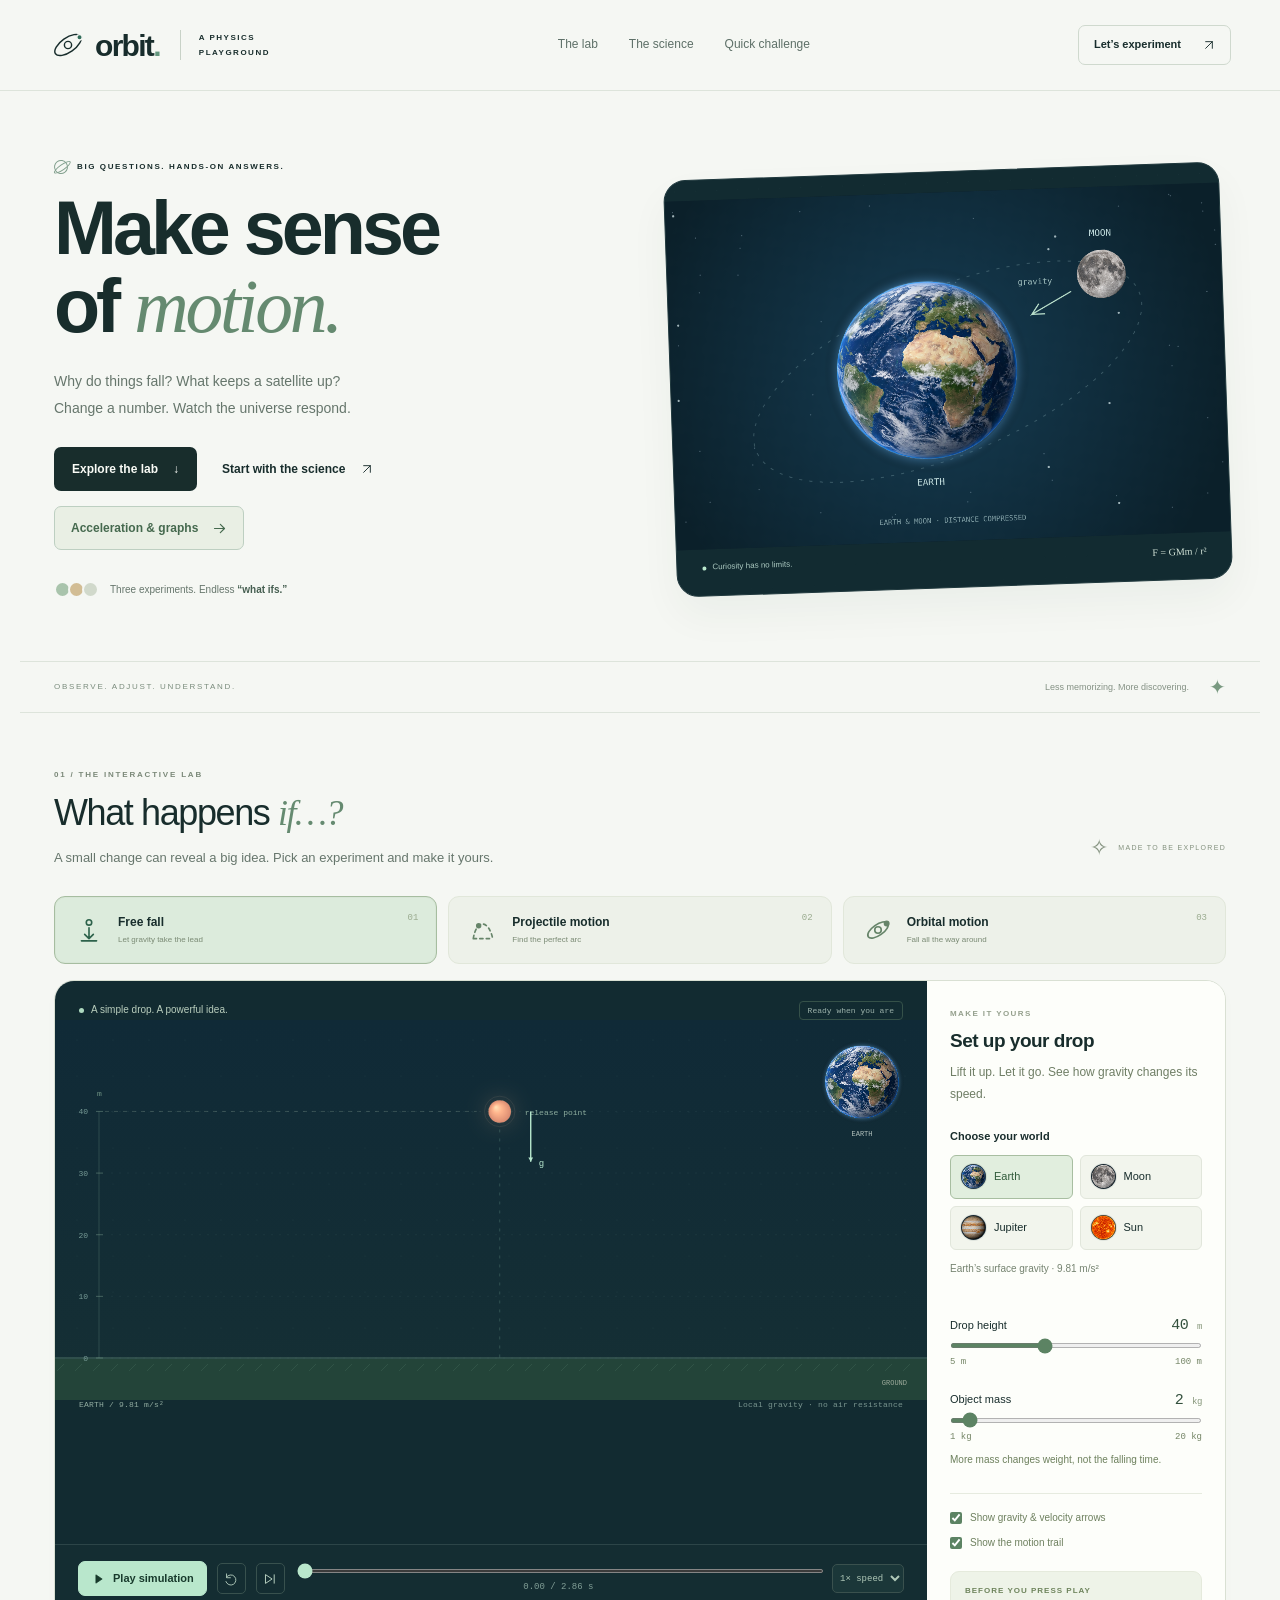
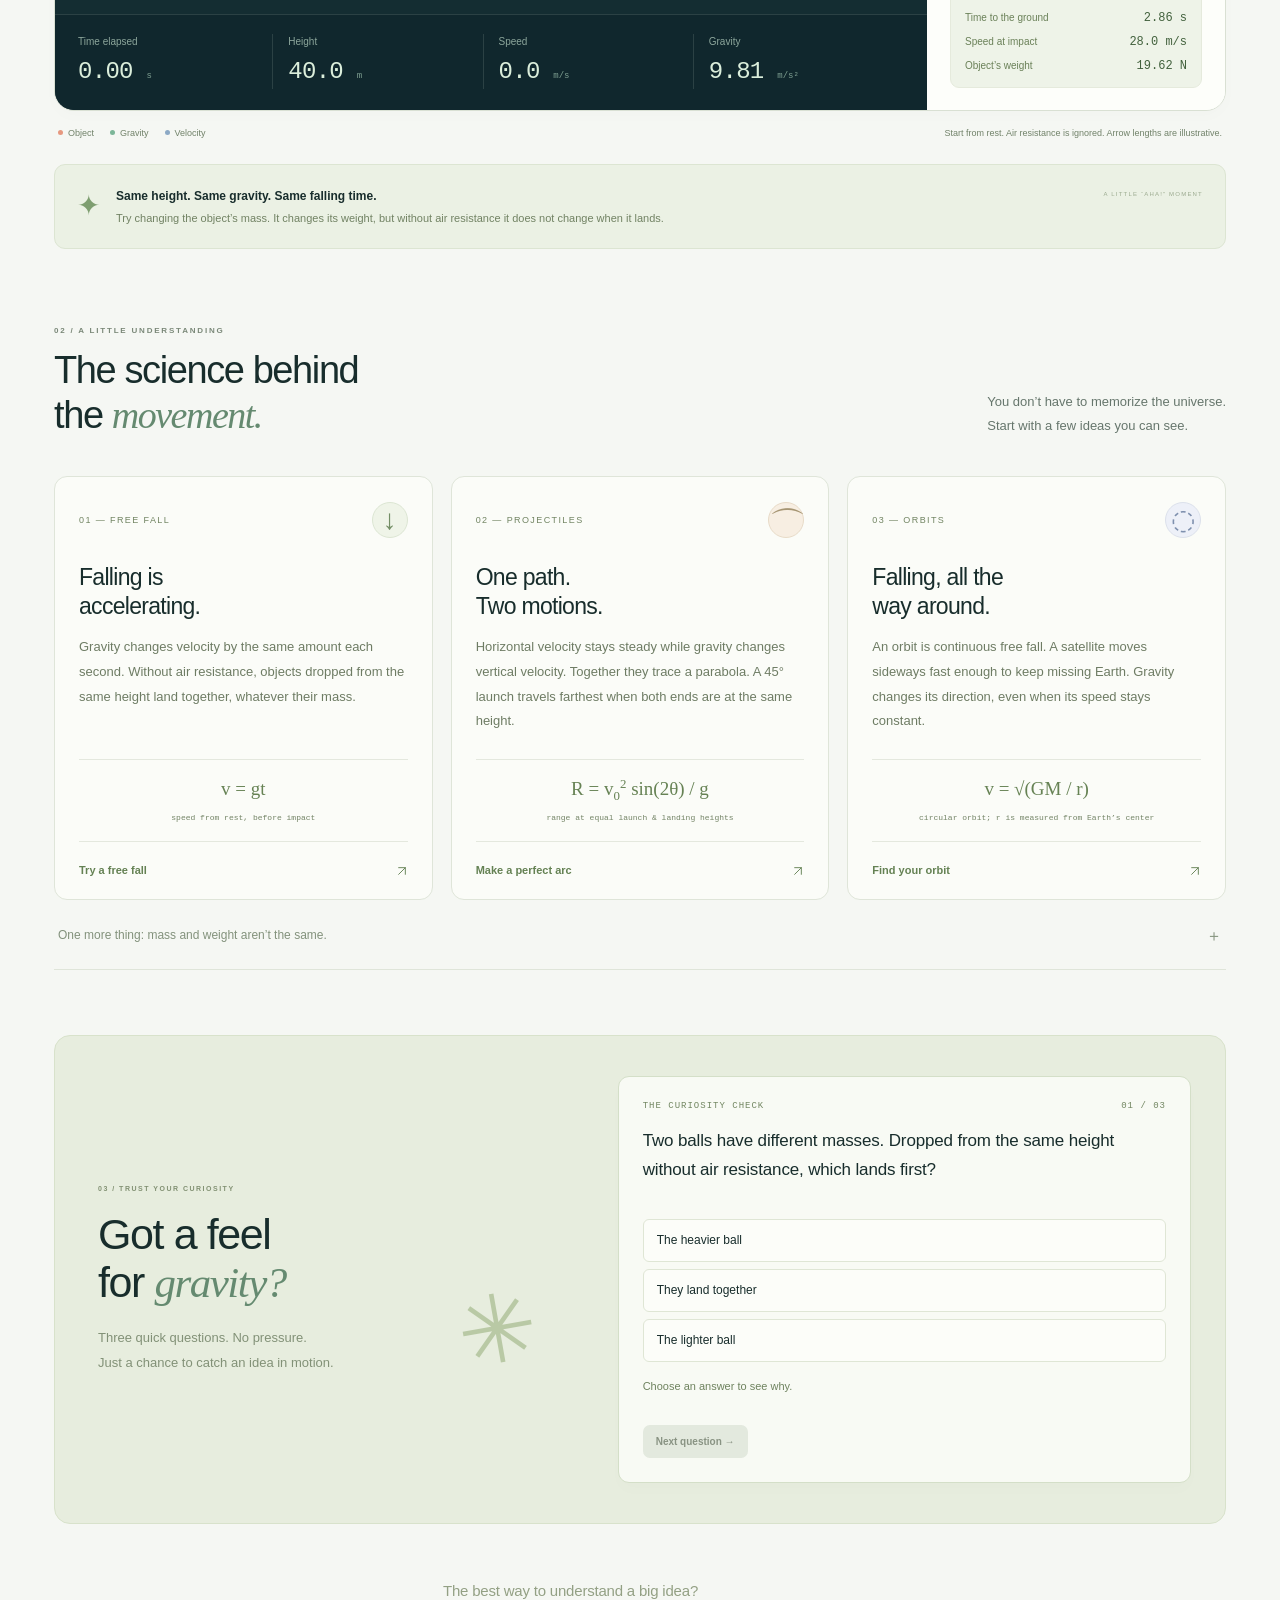
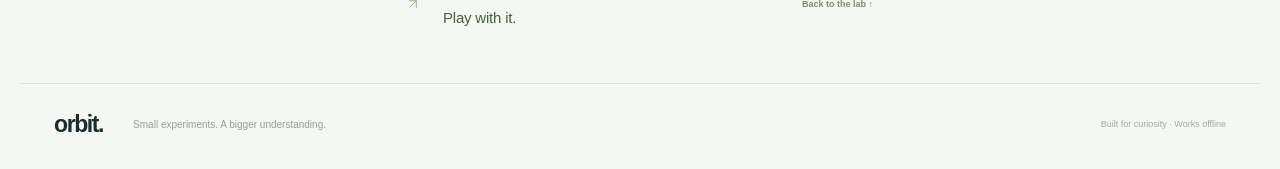
==== commit 696d9f16: "Update Orbit with realistic worlds and Jupiter/Sun gravity" ====
--- a/index.html
+++ b/index.html
@@ -26,10 +26,17 @@
 .acceleration-link{display:inline-flex;align-items:center;gap:14px;margin-top:15px;min-height:44px;padding:11px 16px;border:1px solid #bdcfc1;border-radius:7px;background:#e9efe4;color:#45694e;font-size:12px;font-weight:600}.acceleration-link:hover{background:#dce9d4;border-color:#9db795}.acceleration-link .arrow-icon{width:15px;height:15px}@media(max-width:650px){.acceleration-link{font-size:12px;max-width:100%}}@media print{.acceleration-link{display:none}}
 
 .embedded-toolbar{position:sticky;top:0;z-index:40;display:flex;align-items:center;justify-content:space-between;gap:18px;min-height:59px;padding:10px max(20px,calc((100% - 1260px)/2));background:#f6f7f2f5;border-bottom:1px solid #dce3d8}.back-to-gravity{display:inline-flex;align-items:center;gap:9px;min-height:39px;padding:8px 12px;background:#e8efe2;border:1px solid #c6d7bd;border-radius:6px;color:#3f6650;font:600 12px Inter,-apple-system,BlinkMacSystemFont,"Segoe UI",sans-serif;cursor:pointer}.back-to-gravity:hover{background:#dce9d2}.back-to-gravity svg{width:17px;height:17px;stroke:currentColor;stroke-width:1.5;stroke-linecap:round;stroke-linejoin:round}.embedded-toolbar>span{font-size:8px;letter-spacing:1px;color:#6d8563}#embeddedAccelerationRoot{display:block;min-height:100vh}@media(max-width:650px){.embedded-toolbar{padding:9px 15px;gap:10px}.back-to-gravity{font-size:11px;padding:8px 10px}.embedded-toolbar>span{font-size:6px;letter-spacing:.6px;max-width:130px;text-align:right}}@media print{.embedded-toolbar{display:none}}
+/* Detailed world illustrations remain embedded in the offline website. */
+#heroWorldCanvas{aspect-ratio:27/17;background:#0b202a;isolation:isolate}.hero-art .art-grid{opacity:.35}.world-picker{display:grid;grid-template-columns:repeat(2,minmax(0,1fr));gap:7px}.world-option{justify-content:flex-start;gap:8px;min-height:44px;padding:8px 10px;font-size:11px}.world-swatch,.world-swatch.earth,.world-swatch.moon,.world-swatch.jupiter,.world-swatch.sun{width:25px;height:25px;background-color:#14232d;background-image:var(--world-atlas,none);background-repeat:no-repeat;box-shadow:0 0 0 1px #102a3215}.world-swatch.earth{background-position:8.3% 8.3%;background-size:235.7%}.world-swatch.moon{background-position:92% 8.4%;background-size:237.5%}.world-swatch.jupiter{background-position:8.2% 91.1%;background-size:235.7%}.world-swatch.sun{background-position:92.1% 89.9%;background-size:248.8%}.world-reference{line-height:1.7;margin:10px 0 0!important;font-size:10px!important;min-height:34px;color:#758370}.formula sub{font-size:.68em;vertical-align:sub;line-height:0}.formula sup{font-size:.68em;vertical-align:super;line-height:0}.formula #rangeFormula{white-space:nowrap}
+@media(max-width:1100px) and (min-width:701px){.world-option{padding:7px 6px;gap:6px;font-size:10px}.world-swatch,.world-swatch.earth,.world-swatch.moon,.world-swatch.jupiter,.world-swatch.sun{width:22px;height:22px}}
+@media(max-width:700px){.world-field{max-width:none}.world-picker{grid-template-columns:repeat(4,minmax(0,1fr));gap:6px}.world-option{flex-direction:column;gap:7px;padding:10px 5px;min-height:73px;font-size:11px}.world-swatch,.world-swatch.earth,.world-swatch.moon,.world-swatch.jupiter,.world-swatch.sun{width:29px;height:29px}.world-reference{font-size:11px!important;min-height:0}}
+@media(max-width:360px){.world-picker{gap:5px}.world-option{font-size:10px}.world-swatch,.world-swatch.earth,.world-swatch.moon,.world-swatch.jupiter,.world-swatch.sun{width:26px;height:26px}}
+.world-thumbnail{display:block;width:100%;height:100%;border-radius:50%}.skip-link:not(:focus){clip-path:inset(50%);width:1px;height:1px;overflow:hidden;padding:0}
 
 </style>
 </head>
 <body>
+<img id="worldAtlas" src="[data-uri]